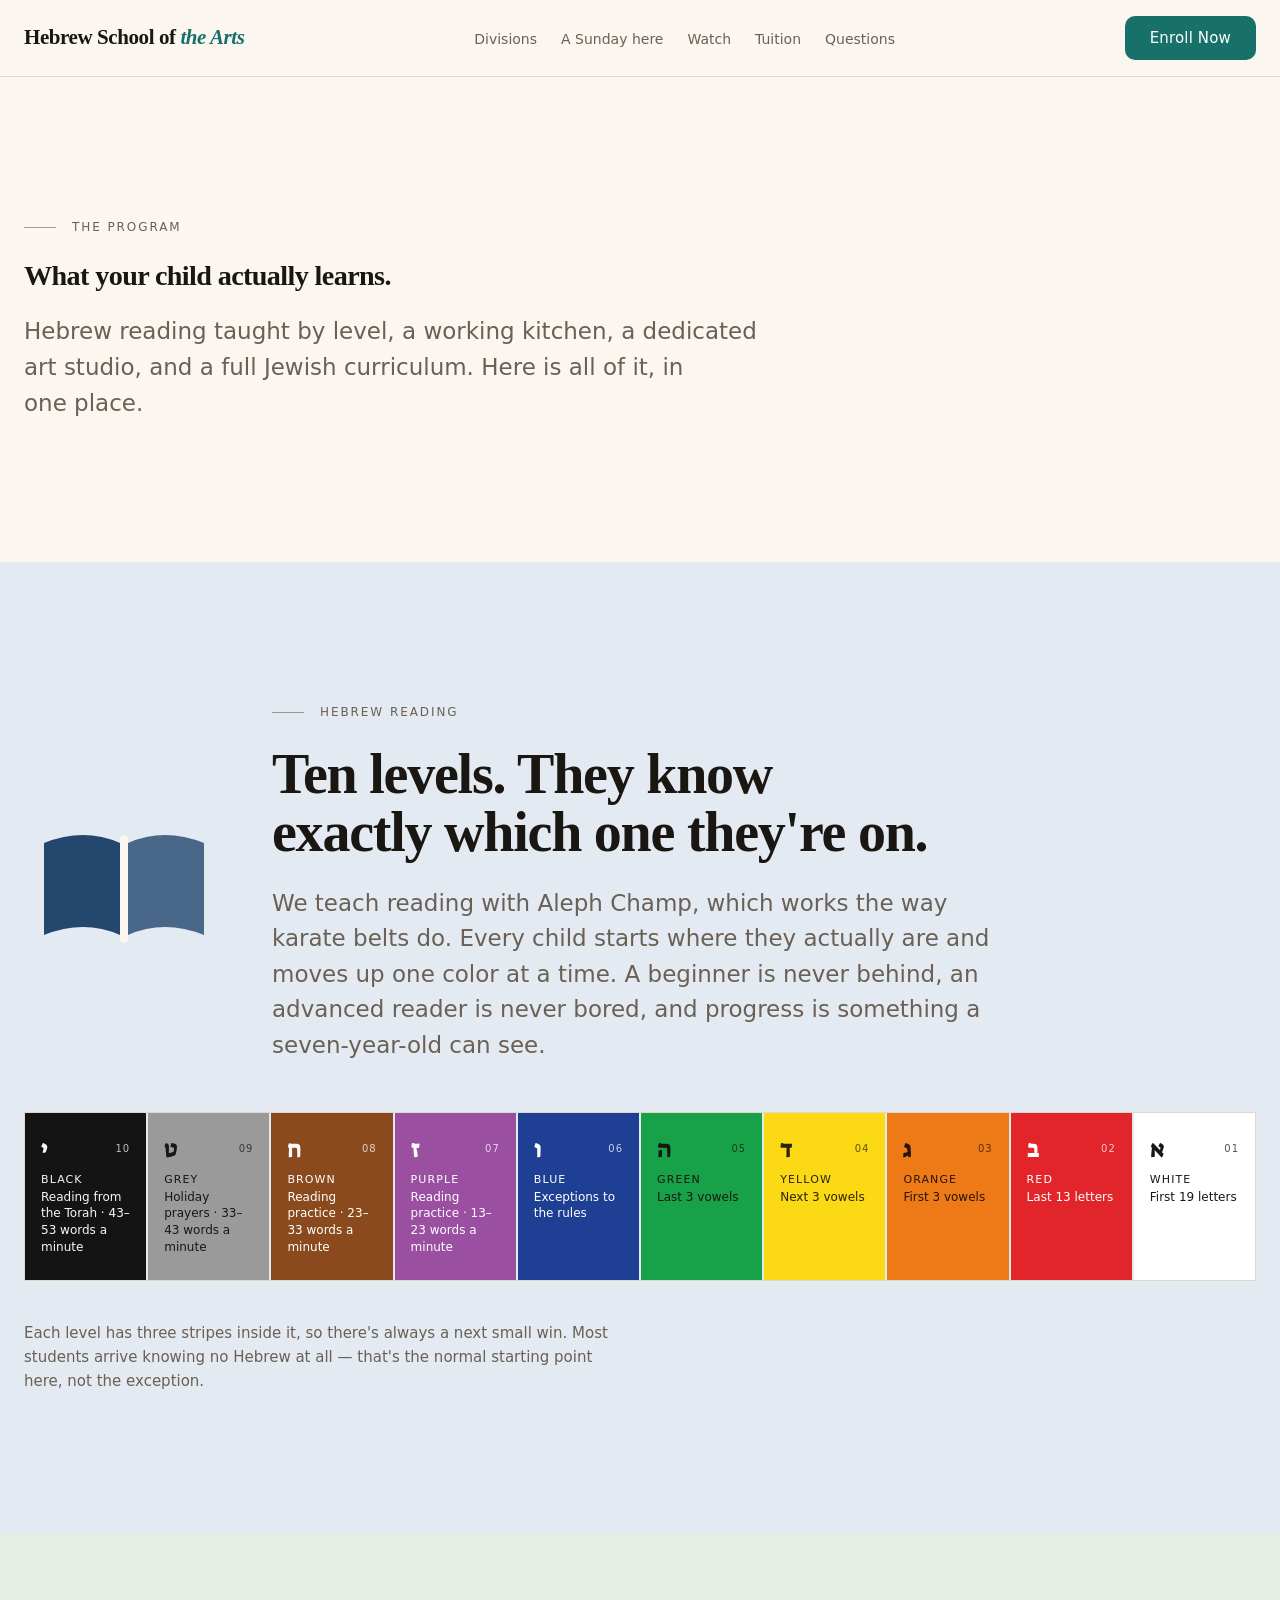
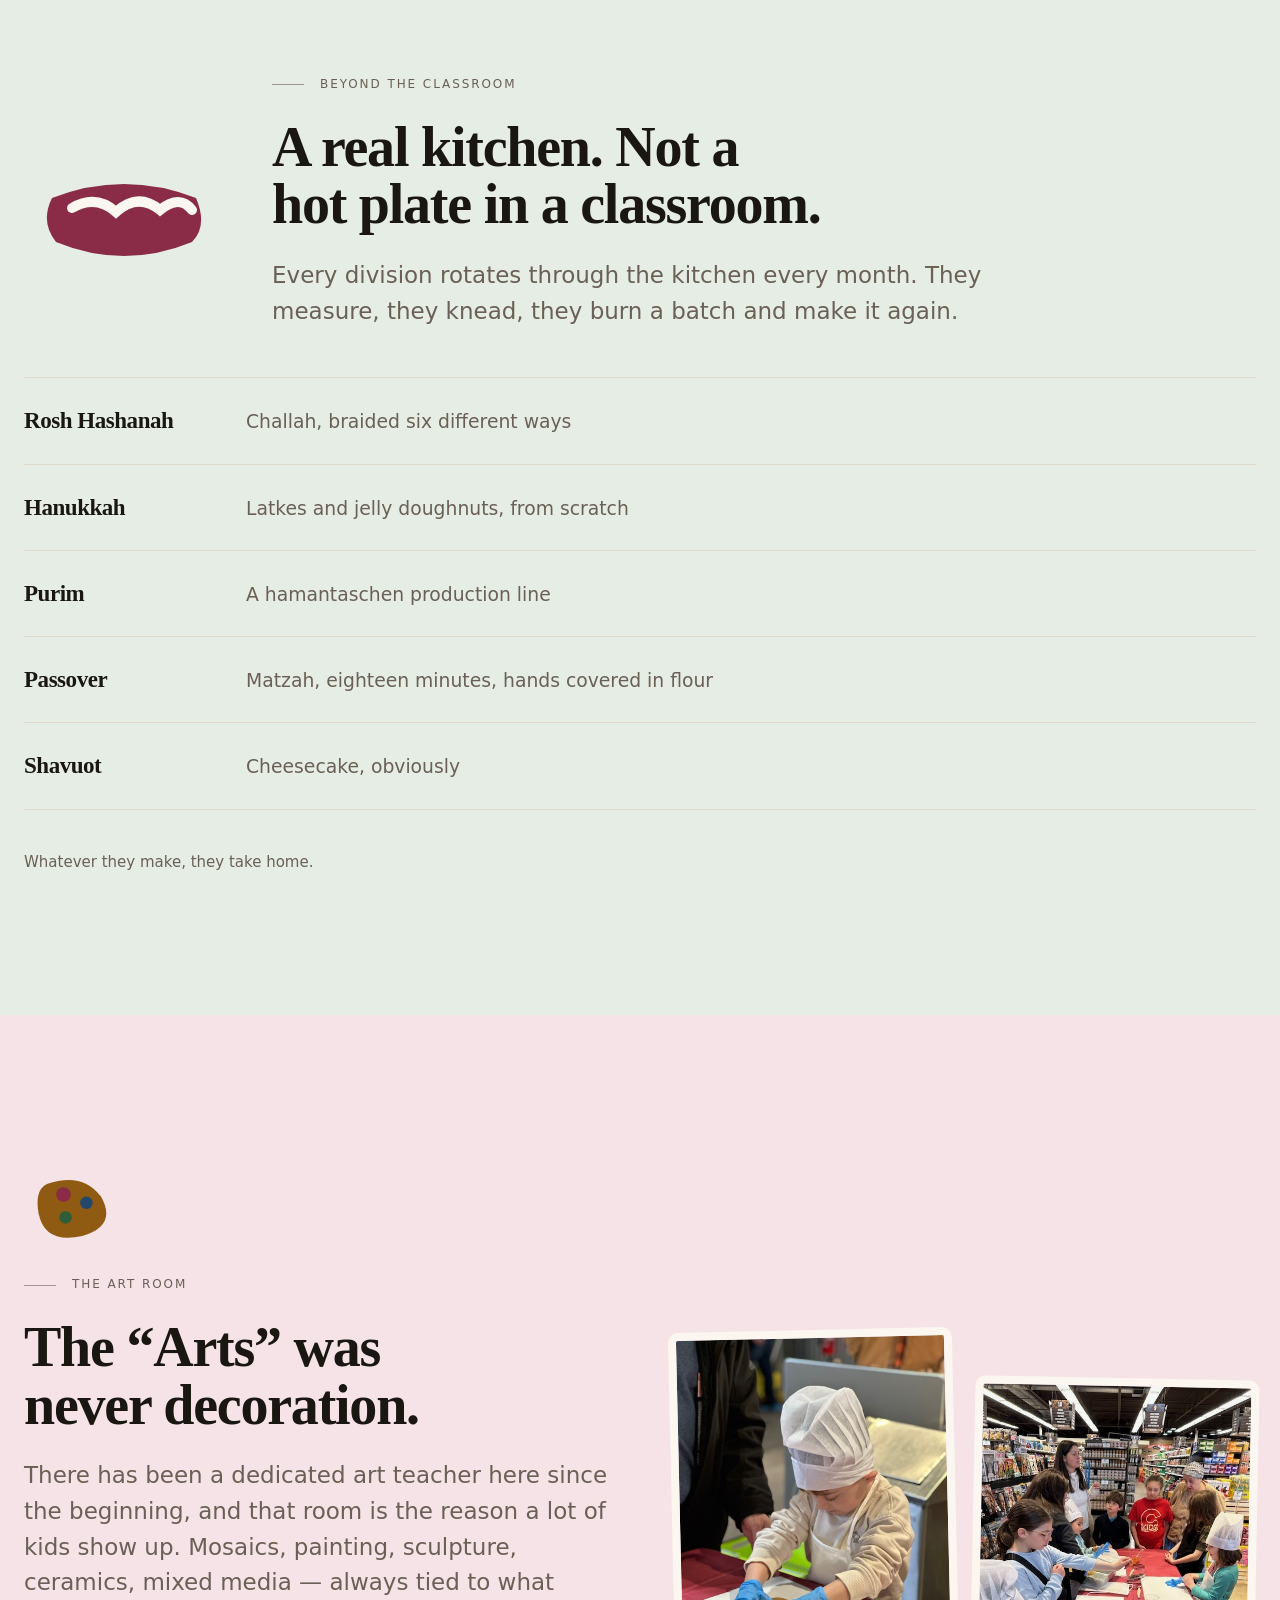
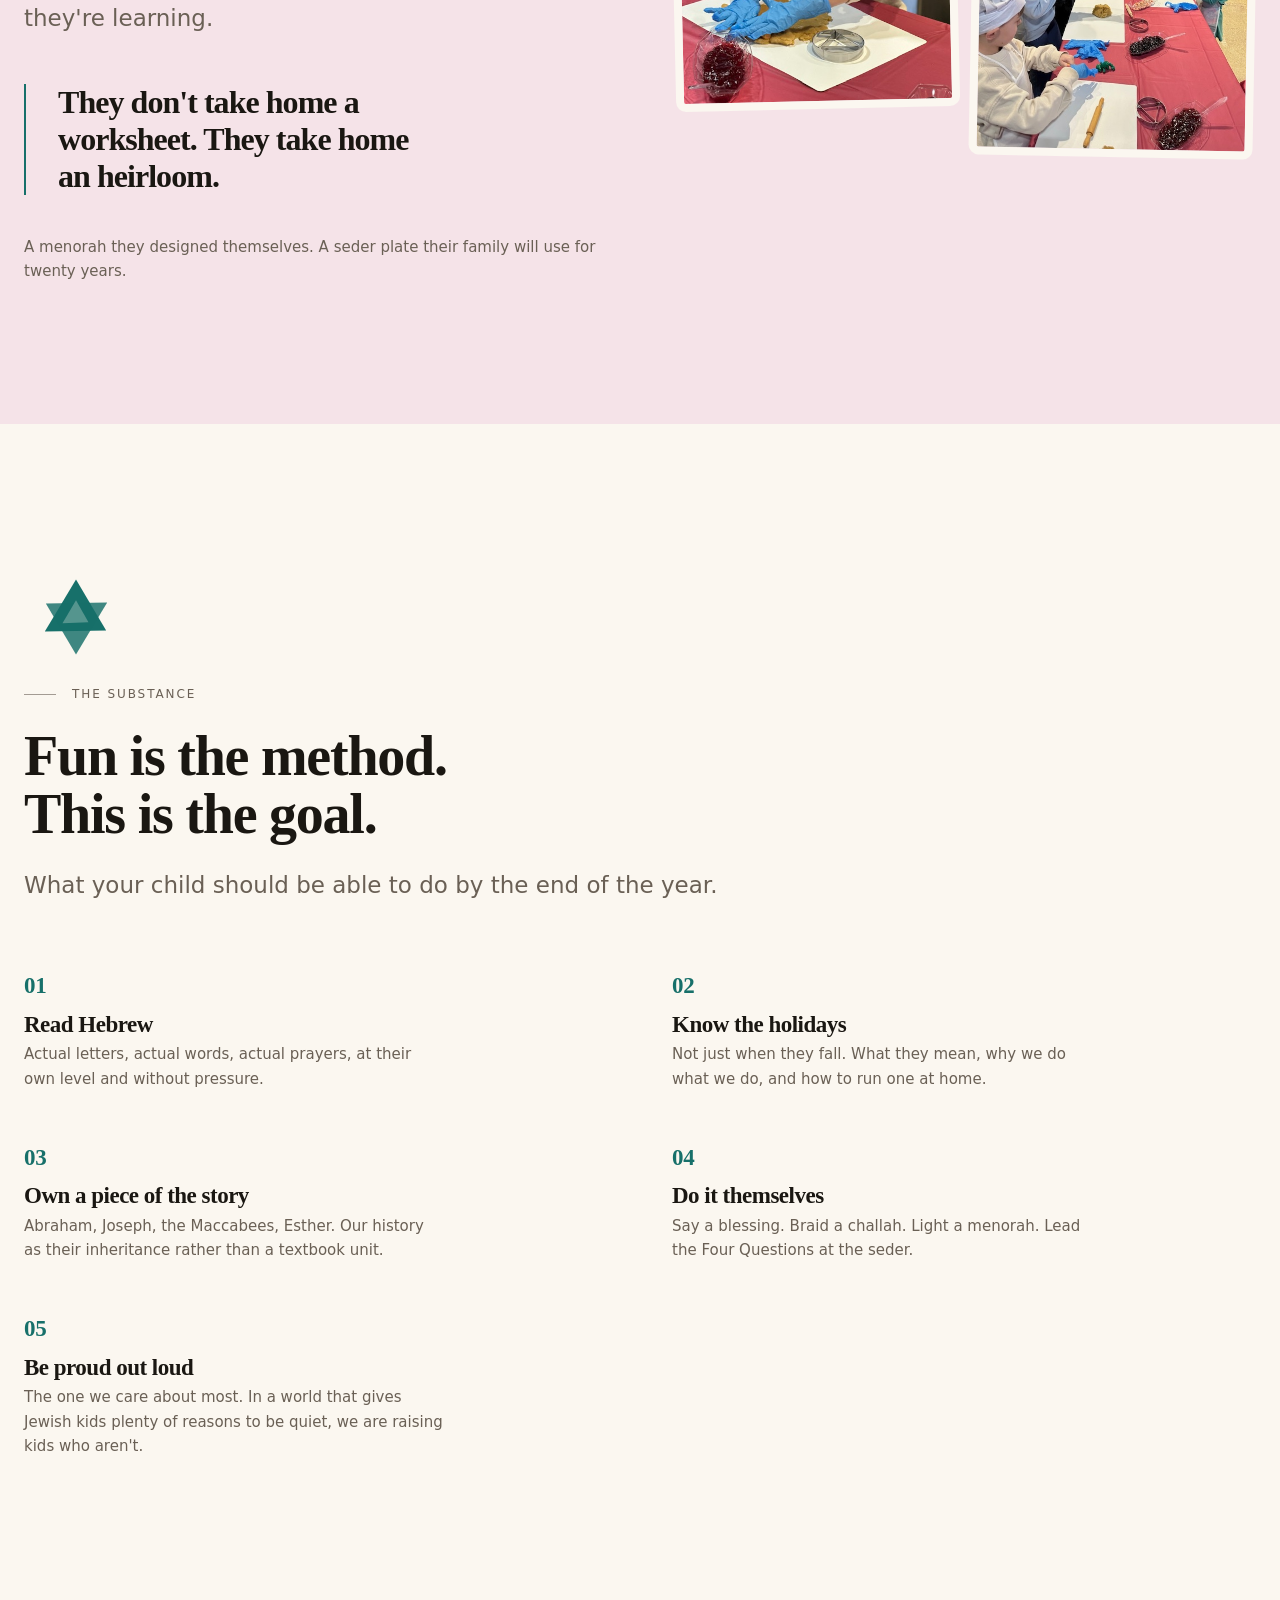
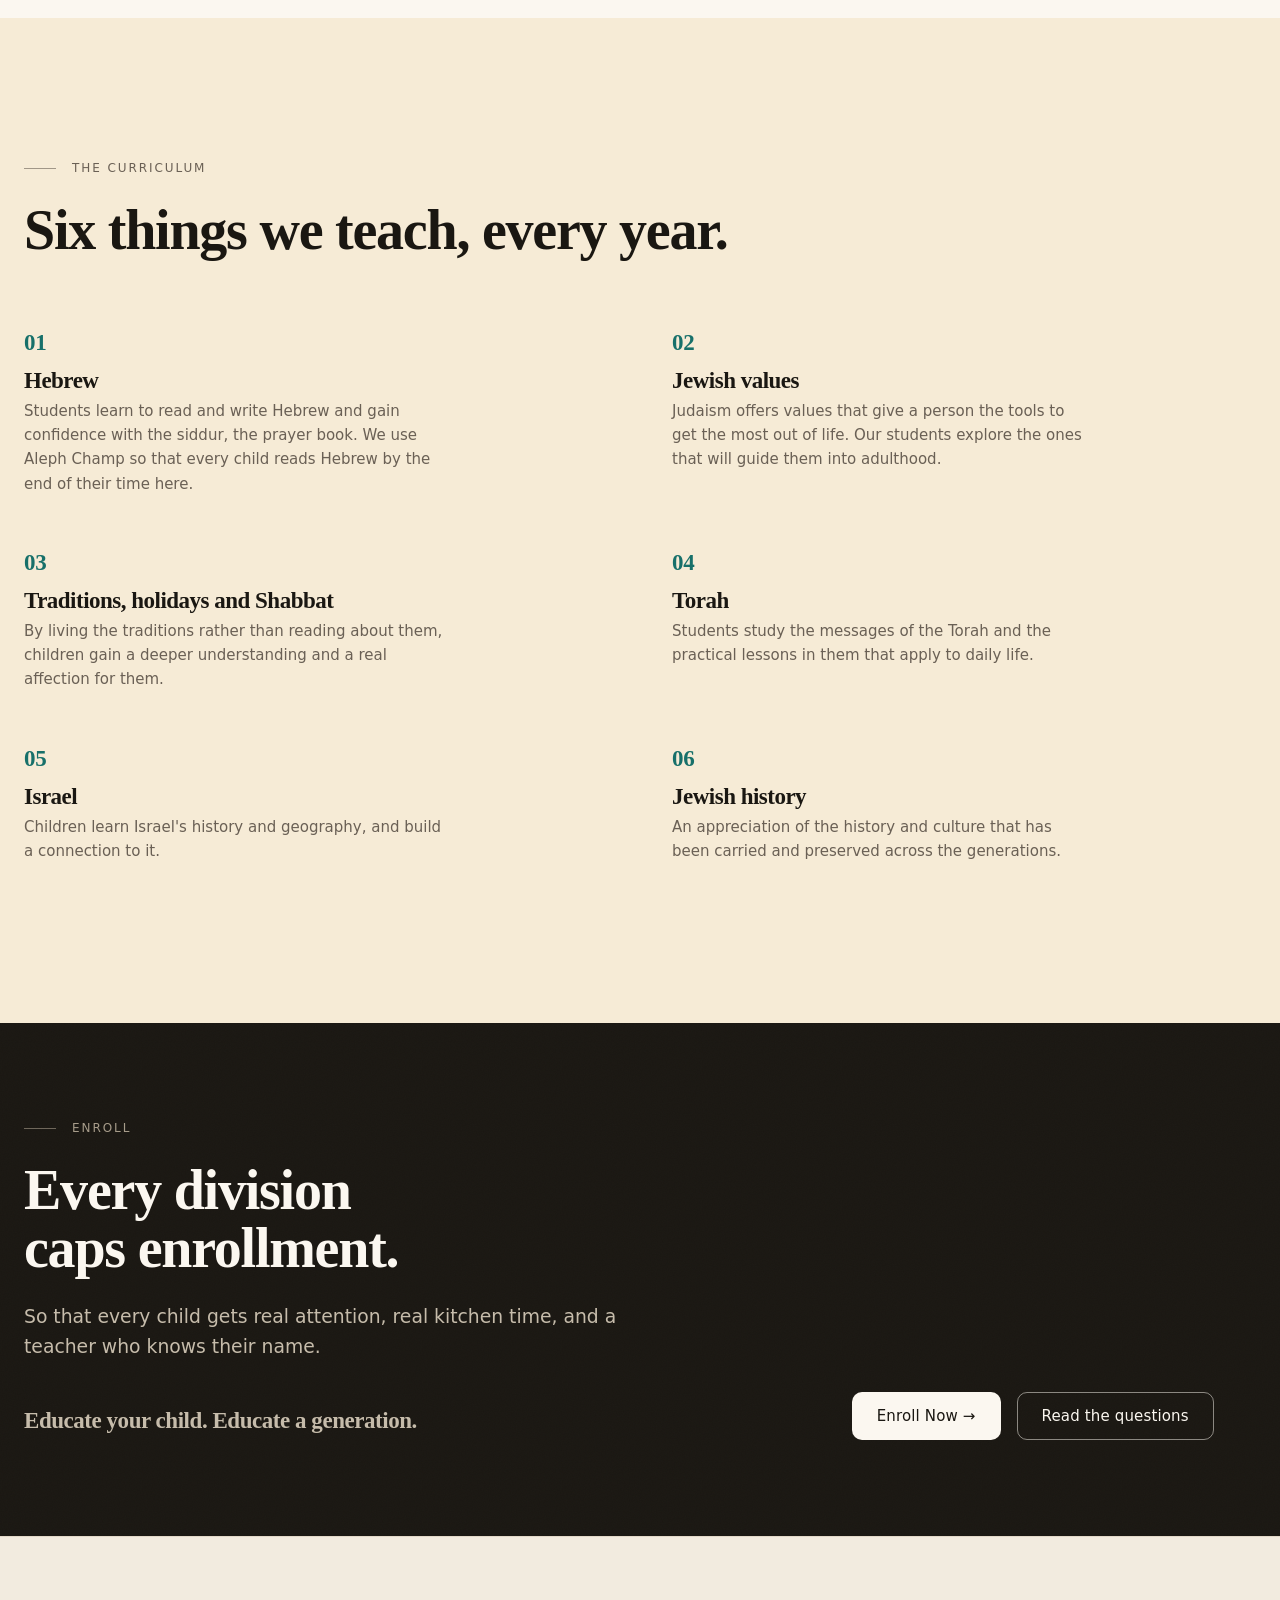
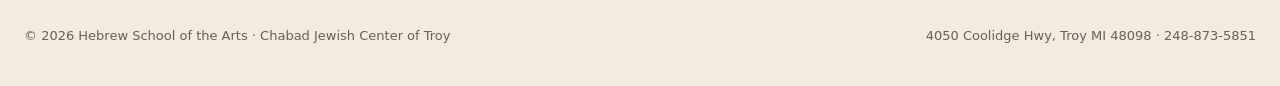
==== program.html @ 41c18044 "Split off program page, fix RTL ladder, add reel sound and arrows, animate Six items from client fee" ====
<!DOCTYPE html>
<html lang="en">
<head>
  <meta charset="UTF-8" />
  <meta name="viewport" content="width=device-width, initial-scale=1.0" />

  <title>The Program &mdash; Hebrew School of the Arts | Troy, MI</title>
  <meta name="description" content="What children learn at Hebrew School of the Arts in Troy, MI: Hebrew reading through Aleph Champ, a real kitchen, a dedicated art studio, and a full Jewish curriculum. Sundays, ages 3-13." />
  <meta name="robots" content="index, follow, max-image-preview:large" />
  <meta name="theme-color" content="#17706A" />
  <link rel="canonical" href="https://hebrewschool.jewishtroy.com/program.html" />

  <meta property="og:type" content="website" />
  <meta property="og:title" content="The Program &mdash; Hebrew School of the Arts" />
  <meta property="og:description" content="Hebrew reading through Aleph Champ, a real kitchen, a real art studio, and a full Jewish curriculum. Sundays in Troy." />
  <meta property="og:url" content="https://hebrewschool.jewishtroy.com/program.html" />

  <link rel="preconnect" href="https://api.fontshare.com" crossorigin />
  <link rel="preconnect" href="https://fonts.googleapis.com" />
  <link rel="preconnect" href="https://fonts.gstatic.com" crossorigin />
  <link href="https://api.fontshare.com/v2/css?f[]=bespoke-slab@700&amp;f[]=switzer@400,500&amp;display=swap" rel="stylesheet" />
  <link href="https://fonts.googleapis.com/css2?family=Suez+One&amp;display=swap" rel="stylesheet" />
  <link rel="stylesheet" href="style.css" />
</head>
<body>

<a class="sr-only" href="#main">Skip to main content</a>

<svg width="0" height="0" style="position:absolute" aria-hidden="true" focusable="false">
  <defs>
    <symbol id="spot-bowl" viewBox="0 0 100 100">
      <path d="M12 52 Q10 34 34 30 Q64 25 74 46 Q82 66 48 71 Q18 74 12 52Z" fill="#17706A"/>
      <path d="M24 45 Q40 39 60 44" stroke="#FBF7F0" stroke-width="4" fill="none" stroke-linecap="round" opacity=".6"/>
      <path d="M70 24 Q84 18 88 30 Q91 42 79 45" stroke="#8F5A12" stroke-width="6" fill="none" stroke-linecap="round"/>
    </symbol>
    <symbol id="spot-challah" viewBox="0 0 100 100">
      <path d="M14 48 Q50 34 86 48 Q92 62 84 70 Q50 84 16 70 Q8 60 14 48Z" fill="#8A2B48"/>
      <path d="M24 53 Q36 46 46 55 Q57 45 68 54 Q78 46 84 54" stroke="#FBF7F0" stroke-width="5" fill="none" stroke-linecap="round"/>
    </symbol>
    <symbol id="spot-palette" viewBox="0 0 100 100">
      <path d="M22 28 Q56 16 74 40 Q90 68 56 78 Q20 86 14 56 Q10 34 22 28Z" fill="#8F5A12"/>
      <circle cx="38" cy="38" r="7" fill="#8A2B48"/>
      <circle cx="60" cy="46" r="6" fill="#24476E"/>
      <circle cx="40" cy="60" r="6" fill="#2F5D3A"/>
    </symbol>
    <symbol id="spot-sprout" viewBox="0 0 100 100">
      <path d="M50 66 Q54 38 78 26 Q73 58 50 66Z" fill="#2F5D3A"/>
      <path d="M50 66 Q46 36 22 24 Q28 56 50 66Z" fill="#2F5D3A" opacity=".78"/>
      <path d="M50 68 L50 88" stroke="#2F5D3A" stroke-width="6" stroke-linecap="round"/>
    </symbol>
    <symbol id="spot-book" viewBox="0 0 100 100">
      <path d="M10 30 Q30 22 48 30 L48 76 Q30 68 10 76Z" fill="#24476E"/>
      <path d="M52 30 Q70 22 90 30 L90 76 Q70 68 52 76Z" fill="#24476E" opacity=".8"/>
      <path d="M50 28 L50 78" stroke="#FBF7F0" stroke-width="4" stroke-linecap="round"/>
    </symbol>
    <!-- Cut-paper star: two torn triangles laid over each other, edges
         deliberately uneven so it reads as made rather than drawn by a machine.
         Used for the outcomes section, whose stated goal is "be proud out
         loud" — the one outcome the school says it cares about most. -->
    <symbol id="spot-star" viewBox="0 0 100 100">
      <path d="M50 14 L79 63 L20 64Z" fill="#17706A"/>
      <path d="M50 86 L21 37 L80 36Z" fill="#17706A" opacity=".82"/>
      <path d="M50 34 L62 55 L37 56Z" fill="#FBF7F0" opacity=".28"/>
    </symbol>
    <symbol id="spot-clock" viewBox="0 0 100 100">
      <path d="M18 50 Q16 26 44 22 Q76 18 84 46 Q90 74 54 79 Q22 82 18 50Z" fill="#2F5D3A"/>
      <path d="M51 36 L51 52 L64 58" stroke="#FBF7F0" stroke-width="5" fill="none" stroke-linecap="round"/>
    </symbol>
  </defs>
</svg>

<header class="nav">
  <div class="container nav-inner">
    <a class="wordmark" href="index.html">Hebrew School of <em>the Arts</em></a>
    <nav aria-label="Main">
      <ul class="nav-links" id="navLinks">
        <li><a href="index.html#divisions">Divisions</a></li>
        <li><a href="index.html#sundays">A Sunday here</a></li>
        <li><a href="index.html#reels">Watch</a></li>
        <li><a href="index.html#tuition">Tuition</a></li>
        <li><a href="index.html#faq">Questions</a></li>
      </ul>
    </nav>
    <button class="nav-toggle" id="navToggle" aria-expanded="false" aria-controls="navLinks" aria-label="Open menu">
      <svg width="26" height="26" viewBox="0 0 26 26" fill="none" aria-hidden="true">
        <path d="M4 8h18M4 13h18M4 18h18" stroke="currentColor" stroke-width="1.8" stroke-linecap="round"/>
      </svg>
    </button>
    <a class="btn btn--primary nav-cta" href="register.html">Enroll Now</a>
  </div>
</header>

<main id="main">

  <section class="section">
    <div class="container">
      <div class="s-head s-head--wide">
        <p class="eyebrow">The Program</p>
        <h1 class="s-title">What your child actually learns.</h1>
        <p class="lede">
          Hebrew reading taught by level, a working kitchen, a dedicated art studio, and a full
          Jewish curriculum. Here is all of it, in one place.
        </p>
      </div>
    </div>
  </section>

  <!-- ============================ HEBREW / ALEPH CHAMP ============================ -->
  <section class="section section--sky" id="hebrew">
    <div class="container">
      <div class="s-illus reveal">
        <svg class="spot spot--xl" aria-hidden="true" focusable="false"><use href="#spot-book"/></svg>
        <div class="s-head s-head--wide">
        <p class="eyebrow">Hebrew Reading</p>
        <h2 class="s-title">Ten levels. They know exactly which one they're on.</h2>
        <p class="lede">
          We teach reading with Aleph Champ, which works the way karate belts do. Every child starts
          where they actually are and moves up one color at a time. A beginner is never behind, an
          advanced reader is never bored, and progress is something a seven-year-old can see.
        </p>
        </div>
      </div>

      <div class="ladder reveal stagger">
        <div class="rung" style="background:var(--ac-white);color:var(--ink)">
          <div class="rung-top"><span class="rung-he he">&#1488;</span><span class="rung-n">01</span></div>
          <div><div class="rung-name">White</div><p class="rung-what">First 19 letters</p></div>
        </div>
        <div class="rung" style="background:var(--ac-red);color:#fff">
          <div class="rung-top"><span class="rung-he he">&#1489;</span><span class="rung-n">02</span></div>
          <div><div class="rung-name">Red</div><p class="rung-what">Last 13 letters</p></div>
        </div>
        <div class="rung" style="background:var(--ac-orange);color:#26150A">
          <div class="rung-top"><span class="rung-he he">&#1490;</span><span class="rung-n">03</span></div>
          <div><div class="rung-name">Orange</div><p class="rung-what">First 3 vowels</p></div>
        </div>
        <div class="rung" style="background:var(--ac-yellow);color:#2B2405">
          <div class="rung-top"><span class="rung-he he">&#1491;</span><span class="rung-n">04</span></div>
          <div><div class="rung-name">Yellow</div><p class="rung-what">Next 3 vowels</p></div>
        </div>
        <!-- Dark text: white on this green measures 3.33:1 and fails AA.
             The level color is the program's real one and must not be altered. -->
        <div class="rung" style="background:var(--ac-green);color:#1A1712">
          <div class="rung-top"><span class="rung-he he">&#1492;</span><span class="rung-n">05</span></div>
          <div><div class="rung-name">Green</div><p class="rung-what">Last 3 vowels</p></div>
        </div>
        <div class="rung" style="background:var(--ac-blue);color:#fff">
          <div class="rung-top"><span class="rung-he he">&#1493;</span><span class="rung-n">06</span></div>
          <div><div class="rung-name">Blue</div><p class="rung-what">Exceptions to the rules</p></div>
        </div>
        <div class="rung" style="background:var(--ac-purple);color:#fff">
          <div class="rung-top"><span class="rung-he he">&#1494;</span><span class="rung-n">07</span></div>
          <div><div class="rung-name">Purple</div><p class="rung-what">Reading practice &middot; 13&ndash;23 words a minute</p></div>
        </div>
        <div class="rung" style="background:var(--ac-brown);color:#fff">
          <div class="rung-top"><span class="rung-he he">&#1495;</span><span class="rung-n">08</span></div>
          <div><div class="rung-name">Brown</div><p class="rung-what">Reading practice &middot; 23&ndash;33 words a minute</p></div>
        </div>
        <div class="rung" style="background:var(--ac-grey);color:#1A1712">
          <div class="rung-top"><span class="rung-he he">&#1496;</span><span class="rung-n">09</span></div>
          <div><div class="rung-name">Grey</div><p class="rung-what">Holiday prayers &middot; 33&ndash;43 words a minute</p></div>
        </div>
        <div class="rung" style="background:var(--ac-black);color:var(--paper)">
          <div class="rung-top"><span class="rung-he he">&#1497;</span><span class="rung-n">10</span></div>
          <div><div class="rung-name">Black</div><p class="rung-what">Reading from the Torah &middot; 43&ndash;53 words a minute</p></div>
        </div>
      </div>

      <p class="fine" style="margin-top:var(--s-5)">
        Each level has three stripes inside it, so there's always a next small win. Most students
        arrive knowing no Hebrew at all &mdash; that's the normal starting point here, not the
        exception.
      </p>
    </div>
  </section>

  <!-- ============================ THE KITCHEN ============================ -->
  <section class="section section--mint" id="kitchen">
    <div class="container">
      <div class="s-illus reveal">
        <svg class="spot spot--xl" aria-hidden="true" focusable="false"><use href="#spot-challah"/></svg>
        <div class="s-head s-head--wide">
          <p class="eyebrow">Beyond the Classroom</p>
          <h2 class="s-title">A real kitchen. Not a hot plate in a classroom.</h2>
          <p class="lede">
            Every division rotates through the kitchen every month. They measure, they knead, they
            burn a batch and make it again.
          </p>
        </div>
      </div>

      <ul class="months reveal">
        <li><span class="m-when">Rosh Hashanah</span><span class="m-what">Challah, braided six different ways</span></li>
        <li><span class="m-when">Hanukkah</span><span class="m-what">Latkes and jelly doughnuts, from scratch</span></li>
        <li><span class="m-when">Purim</span><span class="m-what">A hamantaschen production line</span></li>
        <li><span class="m-when">Passover</span><span class="m-what">Matzah, eighteen minutes, hands covered in flour</span></li>
        <li><span class="m-when">Shavuot</span><span class="m-what">Cheesecake, obviously</span></li>
      </ul>

      <p class="fine" style="margin-top:var(--s-5)">
        Whatever they make, they take home.
      </p>
      <!-- Kosher supervision and allergy handling are intentionally not stated
           here yet. See CONTENT-SOURCES.md before adding them. -->

    </div>
  </section>

  <!-- ============================ THE STUDIO ============================ -->
  <section class="section section--blush" id="studio">
    <div class="container duo">
      <div class="reveal">
        <svg class="spot" aria-hidden="true" focusable="false"><use href="#spot-palette"/></svg>
        <p class="eyebrow">The Art Room</p>
        <h2 class="s-title">The &ldquo;Arts&rdquo; was never decoration.</h2>
        <p class="lede">
          There has been a dedicated art teacher here since the beginning, and that room is the
          reason a lot of kids show up. Mosaics, painting, sculpture, ceramics, mixed media &mdash;
          always tied to what they're learning.
        </p>
        <p class="pull" style="margin-top:var(--s-6)">
          They don't take home a worksheet. They take home an heirloom.
        </p>
        <p class="fine" style="margin-top:var(--s-5)">
          A menorah they designed themselves. A seder plate their family will use for twenty years.
        </p>
      </div>
      <div class="duo-pair reveal">
        <img src="uploads/photos/kid-chef-cutter.jpg" width="562" height="750" loading="lazy" decoding="async"
             alt="A student working carefully with their hands at the table." />
        <img src="uploads/photos/group-bake-table.jpg" width="480" height="640" loading="lazy" decoding="async"
             alt="Students gathered around a project table." />
      </div>
    </div>
  </section>

  <!-- ============================ OUTCOMES ============================ -->
  <section class="section" id="learning">
    <div class="container">
      <div class="s-head s-head--wide reveal">
        <svg class="spot" aria-hidden="true" focusable="false"><use href="#spot-star"/></svg>
        <p class="eyebrow">The Substance</p>
        <h2 class="s-title">Fun is the method. This is the goal.</h2>
        <p class="lede">What your child should be able to do by the end of the year.</p>
      </div>

      <ol class="outcomes reveal stagger">
        <li>
          <h3>Read Hebrew</h3>
          <p>Actual letters, actual words, actual prayers, at their own level and without pressure.</p>
        </li>
        <li>
          <h3>Know the holidays</h3>
          <p>Not just when they fall. What they mean, why we do what we do, and how to run one at home.</p>
        </li>
        <li>
          <h3>Own a piece of the story</h3>
          <p>Abraham, Joseph, the Maccabees, Esther. Our history as their inheritance rather than a
             textbook unit.</p>
        </li>
        <li>
          <h3>Do it themselves</h3>
          <p>Say a blessing. Braid a challah. Light a menorah. Lead the Four Questions at the seder.</p>
        </li>
        <li>
          <h3>Be proud out loud</h3>
          <p>The one we care about most. In a world that gives Jewish kids plenty of reasons to be
             quiet, we are raising kids who aren't.</p>
        </li>
      </ol>
    </div>
  </section>


  <!-- ============================ CURRICULUM ============================
       The six subject areas, taken from the school's own Curriculum page on
       jewishtroy.com. This is client-written copy, not drafted for this build,
       so it is the most authentically their-voice content on the site.
       ==================================================================== -->
  <section class="section section--butter" id="curriculum">
    <div class="container">
      <div class="s-head s-head--wide reveal">
        <p class="eyebrow">The Curriculum</p>
        <h2 class="s-title">Six things we teach, every year.</h2>
      </div>

      <ol class="outcomes reveal stagger">
        <li>
          <h3>Hebrew</h3>
          <p>Students learn to read and write Hebrew and gain confidence with the siddur, the
             prayer book. We use Aleph Champ so that every child reads Hebrew by the end of their
             time here.</p>
        </li>
        <li>
          <h3>Jewish values</h3>
          <p>Judaism offers values that give a person the tools to get the most out of life. Our
             students explore the ones that will guide them into adulthood.</p>
        </li>
        <li>
          <h3>Traditions, holidays and Shabbat</h3>
          <p>By living the traditions rather than reading about them, children gain a deeper
             understanding and a real affection for them.</p>
        </li>
        <li>
          <h3>Torah</h3>
          <p>Students study the messages of the Torah and the practical lessons in them that apply
             to daily life.</p>
        </li>
        <li>
          <h3>Israel</h3>
          <p>Children learn Israel's history and geography, and build a connection to it.</p>
        </li>
        <li>
          <h3>Jewish history</h3>
          <p>An appreciation of the history and culture that has been carried and preserved across
             the generations.</p>
        </li>
      </ol>
    </div>
  </section>

  <section class="cta-final">
    <div class="container cta-final-inner">
      <div>
        <p class="eyebrow">Enroll</p>
        <h2>Every division caps enrollment.</h2>
        <p>So that every child gets real attention, real kitchen time, and a teacher who knows
           their name.</p>
        <p class="cta-tag">Educate your child. Educate a generation.</p>
      </div>
      <div class="cta-buttons">
        <a class="btn btn--primary" href="register.html">Enroll Now &rarr;</a>
        <a class="btn btn--ghost" href="index.html#faq">Read the questions</a>
      </div>
    </div>
  </section>

</main>

<footer class="footer">
  <div class="container">
    <div class="footer-bottom" style="margin-top:0;border-top:0">
      <span>&copy; 2026 Hebrew School of the Arts &middot; Chabad Jewish Center of Troy</span>
      <span>4050 Coolidge Hwy, Troy MI 48098 &middot; 248-873-5851</span>
    </div>
  </div>
</footer>

<script>
  (function () {
    var toggle = document.getElementById('navToggle');
    var links  = document.getElementById('navLinks');
    if (toggle && links) {
      toggle.addEventListener('click', function () {
        var open = links.classList.toggle('nav-links--open');
        toggle.setAttribute('aria-expanded', open ? 'true' : 'false');
      });
    }
    var items = document.querySelectorAll('.reveal');
    var reduce = window.matchMedia('(prefers-reduced-motion: reduce)').matches;
    if (reduce || !('IntersectionObserver' in window) || !items.length) return;
    var root = document.documentElement;
    root.classList.add('js-reveal');
    var io = new IntersectionObserver(function (entries) {
      entries.forEach(function (e) {
        if (e.isIntersecting) { e.target.classList.add('is-in'); io.unobserve(e.target); }
      });
    }, { rootMargin: '0px 0px -8% 0px', threshold: 0.06 });
    items.forEach(function (el) { io.observe(el); });
    setTimeout(function () {
      if (!document.querySelector('.reveal.is-in')) root.classList.remove('js-reveal');
    }, 2500);
  })();
</script>

</body>
</html>
---- style.css ----
/* ==========================================================================
   Hebrew School of the Arts — Chabad Jewish Center of Troy
   Design system. See design-digest.md for the rules that govern these tokens.

   Hairline elevation: there is no shadow scale, on purpose. Do not add one.
   Depth comes from 1px hairlines, tonal contrast, and flat offset silhouettes.
   ========================================================================== */

:root {
  /* --- Canvas and ink --- */
  --paper:      #FBF7F0;   /* never pure white */
  --paper-2:    #F2EBDF;
  --paper-3:    #E9DFCE;
  --ink:        #1A1712;
  --ink-2:      #6A6055;
  --hair:       #E2D8C8;

  /* --- The single UI accent. CTA, links, focus ring, brand mark. Nothing else. --- */
  --accent:     #17706A;
  --accent-ink: #10534E;
  --accent-rgb: 23, 112, 106;

  /* --- Reserved ceremony color. Three approved locations only. --- */
  --ceremony:   #B4832A;

  /* --- Division blocks -------------------------------------------------
     Deep and rich rather than bright and primary. Earlier revision used
     mid-saturation brights (#3E7235 / #E0A32E / #2E6FA7 / #B4335F); against
     the ten-color Aleph Champ ladder that read kindergarten, not premium.
     These are the same hue families pushed darker so the ladder is the one
     bright moment on the page. All four verified >= 4.5:1 with white.
     -------------------------------------------------------------------- */
  --blk-sprouts: #2F5D3A;
  --blk-roots:   #8F5A12;
  --blk-crew:    #24476E;
  --blk-club:    #8A2B48;
  --on-blk:      #FFFFFF;

  /* Light tints of the same four, for stat tiles and quiet surfaces. */
  --tint-sprouts: #E6EDE5;
  --tint-roots:   #F6EBD6;
  --tint-crew:    #E4EAF1;
  --tint-club:    #F5E3E8;

  /* --- Aleph Champ level colors ---------------------------------------
     The program's real ten levels, taken from the client's own chart.
     These are program data, not brand palette: they appear in the level
     ladder and nowhere else on the site.
     -------------------------------------------------------------------- */
  --ac-white:  #FFFFFF; --ac-red:    #E1252B; --ac-orange: #EE7A17;
  --ac-yellow: #FBD914; --ac-green:  #17A24A; --ac-blue:   #1F3F94;
  --ac-purple: #9B4FA0; --ac-brown:  #8B4A1E; --ac-grey:   #9A9A9A;
  --ac-black:  #141414;

  /* --- Type ---
     Display is Bespoke Slab 700, body is Switzer, both from Fontshare rather
     than Google Fonts. The source matters: the "AI website" typographic
     signature comes from the Google top-fifty, the set every agent defaults to.
     A slab was chosen over the previous literary serif because at 96px a text
     serif reads *magazine* and this is a children's school — slabs carry
     bakery-and-signage associations that suit a culinary program, friendly
     without tipping into a cartoon face. Deliberately unlike the two sibling
     camp sites (Bangers, Boogaloo). Suez One remains solely for the Hebrew
     letters in the Aleph Champ ladder. See design-digest.md. */
  --font-d:  'Bespoke Slab', Georgia, serif;
  --font-b:  'Switzer', system-ui, -apple-system, sans-serif;
  --font-he: 'Suez One', Georgia, serif;

  --text-sm:         clamp(0.875rem, 0.85rem + 0.15vw, 0.9375rem);
  --text-base:       clamp(1rem, 0.95rem + 0.28vw, 1.1875rem);
  --text-lg:         clamp(1.125rem, 1rem + 0.55vw, 1.4375rem);
  --text-xl:         clamp(1.375rem, 1.05rem + 1.4vw, 2rem);
  --text-display-sm: clamp(2rem, 1.3rem + 3.2vw, 3.5rem);
  --text-display:    clamp(2.75rem, 1.4rem + 6.4vw, 6rem);
  --text-display-xl: clamp(3.25rem, 1.4rem + 9vw, 7.5rem);

  /* --- Space. Every value divisible by 8. --- */
  --s-1: 8px;  --s-2: 16px; --s-3: 24px; --s-4: 32px;
  --s-5: 40px; --s-6: 48px; --s-8: 64px; --s-10: 80px; --s-12: 96px;
  --section-pad:    clamp(4.5rem, 11vw, 9rem);
  --section-pad-lg: clamp(6rem, 14vw, 12rem);

  /* --- Radius ---
     Rounded up across the board. The rectangular-sober lane was an
     over-correction to avoid resembling the sibling camp sites; softer corners
     read friendlier, which is right for a program for three-to-thirteens. */
  --r-xs: 6px; --r-sm: 10px; --r-md: 14px;
  --r-lg: 18px; --r-xl: 24px; --r-full: 9999px;

  /* --- Tilt ---
     Applied to photographs only, never to cards, text blocks or buttons. Both
     camp sites tilt everything; here the tilt language is specifically
     "photographs pinned to a wall", which keeps it distinct and stops the whole
     page feeling askew. Kept under 1.5deg so nothing overflows. */
  --tilt-a: -1.3deg; --tilt-b: 1.1deg; --tilt-c: -0.8deg;

  --ease: cubic-bezier(0.16, 1, 0.3, 1);
}

/* Grain. 3% opacity fractal noise, used on the hero and the dark band only —
   not as a divider on every section, which is its own tell. Breaks the
   too-perfect flatness that reads as machine-made. */
:root {
  --grain: url("data:image/svg+xml,%3Csvg xmlns='http://www.w3.org/2000/svg' width='140' height='140'%3E%3Cfilter id='n'%3E%3CfeTurbulence type='fractalNoise' baseFrequency='0.82' numOctaves='3'/%3E%3C/filter%3E%3Crect width='140' height='140' filter='url(%23n)' opacity='0.42'/%3E%3C/svg%3E");
}

/* ========================================================================== */

*, *::before, *::after { box-sizing: border-box; }

html {
  font-kerning: normal;
  font-feature-settings: "kern" 1, "liga" 1, "calt" 1;
  -webkit-font-smoothing: antialiased;
  -moz-osx-font-smoothing: grayscale;
  color-scheme: light;
  text-size-adjust: 100%;
  scroll-behavior: smooth;
}

@media (prefers-reduced-motion: reduce) {
  html { scroll-behavior: auto; }
  *, *::before, *::after {
    animation-duration: 0.01ms !important;
    animation-iteration-count: 1 !important;
    transition-duration: 0.01ms !important;
  }
}

body {
  margin: 0;
  background: var(--paper);
  color: var(--ink);
  font-family: var(--font-b);
  font-weight: 400;
  font-size: var(--text-base);
  line-height: 1.62;
  text-wrap: pretty;
}

h1, h2, h3, h4 {
  font-family: var(--font-d);
  font-weight: 700;
  margin: 0;
  text-wrap: balance;
  line-height: 1.03;
  letter-spacing: -0.022em;
}

p { margin: 0; }
/* figure carries a default UA margin of 1em 40px, which silently ate 80px off
   every reel card. Reset globally rather than per-component. */
figure { margin: 0; }
img, svg { max-width: 100%; display: block; }
a { color: var(--accent); text-decoration-thickness: 1px; text-underline-offset: 3px; }

[id] { scroll-margin-top: 88px; }

::selection { background: rgba(var(--accent-rgb), 0.16); color: var(--ink); }

::-webkit-scrollbar       { width: 6px; }
::-webkit-scrollbar-track { background: transparent; }
::-webkit-scrollbar-thumb { background: var(--hair); border-radius: var(--r-full); }

:focus-visible {
  outline: 2px solid var(--accent);
  outline-offset: 3px;
  border-radius: var(--r-sm);
}

.sr-only {
  position: absolute; width: 1px; height: 1px; padding: 0; margin: -1px;
  overflow: hidden; clip-path: inset(50%); white-space: nowrap; border: 0;
}

/* Hebrew. Only appears in the Aleph Champ ladder. Negative tracking,
   synthesized italic and uppercase are all wrong for Hebrew, not merely
   undesirable, so these carry !important as a guard rail against any later
   single-class rule winning on source order. */
.he {
  font-family: var(--font-he);
  letter-spacing: 0 !important;
  font-style: normal !important;
  text-transform: none !important;
  line-height: 1.5;
}

/* ---------- Layout ---------- */

.container        { width: min(1280px, 100% - 3rem); margin-inline: auto; }
.container-narrow { width: min(760px,  100% - 3rem); margin-inline: auto; }

.section { padding-block: var(--section-pad); }
.section--tint { background: var(--paper-2); }

/* ---------- Pale tint bands ----------
   Copied wholesale from the PostHog system on getdesign.md: a cream floor with
   soft tinted panels doing the sectioning, rather than one flat canvas broken up
   by heavy saturated blocks. These are the same four hue families as the
   division colors, at roughly 12% strength, so the page reads as one family.
   Text on all four is --ink, which clears AA on every one by a wide margin. */
.section--mint   { background: var(--tint-sprouts); }
.section--butter { background: var(--tint-roots); }
.section--sky    { background: var(--tint-crew); }
.section--blush  { background: var(--tint-club); }

/* ---------- Callout ----------
   PostHog's banner-tip pattern: a soft tinted side-rail panel carrying a note,
   prefixed with an icon. Theirs uses an emoji; this uses a cut-paper mark, since
   emoji in headings is on the anti-slop list and this site already has a mark
   vocabulary. Flat fill, hairline border, no shadow. */
.callout {
  display: grid; grid-template-columns: 56px 1fr; gap: var(--s-3);
  align-items: start;
  background: var(--paper); border: 1px solid var(--hair);
  border-inline-start: 4px solid var(--accent);
  border-radius: var(--r-md);
  padding: var(--s-3) var(--s-4);
  margin-top: var(--s-5);
}
.callout--mint   { border-inline-start-color: var(--blk-sprouts); background: var(--tint-sprouts); }
.callout--butter { border-inline-start-color: var(--blk-roots);   background: var(--tint-roots); }
.callout--sky    { border-inline-start-color: var(--blk-crew);    background: var(--tint-crew); }
.callout h4 {
  font-family: var(--font-d); font-weight: 700; font-size: var(--text-base);
  letter-spacing: -0.015em; margin-bottom: 4px;
}
.callout p { font-size: var(--text-sm); color: var(--ink-2); max-width: 60ch; }
.callout .spot { margin-bottom: 0; width: 56px; height: 56px; }
@media (max-width: 560px) {
  .callout { grid-template-columns: 1fr; }
  .callout .spot { width: 48px; height: 48px; }
}

/* ---------- Illustrated section head ----------
   PostHog pairs each feature row with a character vignette. Same idea: the mark
   gets real size and sits beside the heading instead of floating above it. */
.s-illus { display: grid; grid-template-columns: 200px 1fr; gap: clamp(1.5rem, 4vw, 3rem); align-items: center; }
.s-illus .spot--xl { width: 200px; height: 200px; margin-bottom: 0; }
@media (max-width: 760px) {
  .s-illus { grid-template-columns: 1fr; gap: var(--s-3); }
  .s-illus .spot--xl { width: 132px; height: 132px; }
}

/* Section headers get a consistent editorial structure: a hairline, a tracked
   label, a large heading, and a lede at a controlled measure. */
.s-head { max-width: 40ch; }
.s-head--wide { max-width: 62ch; }

.eyebrow {
  display: flex; align-items: center; gap: var(--s-2);
  font-family: var(--font-b); font-weight: 500;
  font-size: 0.75rem; letter-spacing: 0.16em; text-transform: uppercase;
  color: var(--ink-2); margin: 0 0 var(--s-3);
}
.eyebrow::before {
  content: ""; width: 32px; height: 1px; background: currentColor;
  flex: none; opacity: 0.6;
}

/* ---------- Spot marks ----------
   Flat cut-paper objects placed as marginalia above section eyebrows. Taken as
   a principle from the PostHog breakdown on getdesign.md: its playfulness comes
   from scattered hand-drawn characters over flat surfaces, not from CSS effects,
   big radii or a decorative typeface. Objects are drawn from what the school
   actually makes — challah, a bowl, a palette, a menorah — so they carry
   meaning rather than decorating. Flat fills only, native aspect, never framed
   or cropped. Hidden from assistive tech; the heading carries the meaning. */
.spot { width: 104px; height: 104px; margin-bottom: var(--s-2); }
.spot--sm { width: 56px; height: 56px; }
@media (max-width: 640px) { .spot { width: 76px; height: 76px; } }

h2.s-title { font-size: var(--text-display-sm); }

.lede {
  font-size: var(--text-lg); color: var(--ink-2);
  max-width: 56ch; line-height: 1.55; margin-top: var(--s-3);
}
.fine { font-size: var(--text-sm); color: var(--ink-2); max-width: 62ch; }

/* ---------- Buttons ---------- */

.btn {
  display: inline-flex; align-items: center; gap: var(--s-1);
  font-family: var(--font-b); font-weight: 500; font-size: var(--text-sm);
  letter-spacing: 0.01em;
  min-height: 48px; padding-inline: var(--s-3);
  border-radius: var(--r-sm); border: 1.5px solid transparent;
  text-decoration: none; cursor: pointer;
  transition:
    background-color 0.14s var(--ease),
    border-color     0.14s var(--ease),
    color            0.14s var(--ease),
    transform        0.10s var(--ease);
}
.btn:active { transform: scale(0.97); }

.btn--primary { background: var(--accent); color: #fff; }
.btn--primary:hover { background: var(--accent-ink); }

.btn--ghost { background: transparent; color: var(--ink); border-color: var(--ink); }
.btn--ghost:hover { background: var(--ink); color: var(--paper); }

/* Inside a color block, buttons invert rather than reaching for the teal —
   the accent stays scarce. */
.btn--oncolor { background: var(--paper); color: var(--ink); }
.btn--oncolor:hover { background: transparent; color: var(--paper); border-color: var(--paper); }

.btn[aria-disabled="true"] { cursor: not-allowed; opacity: 0.45; }

/* Text link with a moving underline — a small, cheap piece of polish. */
.tlink {
  font-weight: 500; font-size: var(--text-sm); color: inherit;
  text-decoration: none; padding-bottom: 3px;
  border-bottom: 1.5px solid currentColor;
  transition: opacity 0.14s var(--ease);
}
.tlink:hover { opacity: 0.62; }

/* ---------- Nav ---------- */

.nav {
  position: sticky; top: 0; z-index: 50;
  background: rgba(251, 247, 240, 0.92);
  backdrop-filter: saturate(140%) blur(8px);
  border-bottom: 1px solid var(--hair);
}
.nav-inner {
  display: flex; align-items: center; justify-content: space-between;
  gap: var(--s-3); padding-block: var(--s-2);
}

.wordmark {
  font-family: var(--font-d); font-weight: 700;
  font-size: clamp(1.0625rem, 0.9rem + 0.7vw, 1.3125rem);
  line-height: 1.1; letter-spacing: -0.02em;
  color: var(--ink); text-decoration: none;
}
/* The one intentional echo of camp.jewishtroy.com, requested in writing. */
.wordmark em { font-style: italic; color: var(--accent); }

.nav-links { display: flex; gap: var(--s-3); list-style: none; margin: 0; padding: 0; }
.nav-links a {
  font-weight: 500; font-size: 0.875rem; color: var(--ink-2); text-decoration: none;
  transition: color 0.14s var(--ease);
}
.nav-links a:hover { color: var(--ink); }

.nav-cta { min-height: 44px; }

.nav-toggle { display: none; background: none; border: 0; cursor: pointer; padding: var(--s-1); color: var(--ink); }

@media (max-width: 940px) {
  .nav-links { display: none; }
  .nav-toggle { display: inline-flex; }
  .nav-links--open {
    display: flex; flex-direction: column; position: absolute;
    inset-inline: 0; top: 100%; background: var(--paper);
    border-bottom: 1px solid var(--hair); padding: var(--s-3); gap: var(--s-2);
  }
}

/* ---------- Hero ---------- */

.hero {
  position: relative;
  display: grid; grid-template-columns: 1fr 1.02fr;
  min-height: 90svh; overflow: hidden;
}
.hero::after {
  content: ""; position: absolute; inset: 0; pointer-events: none;
  background-image: var(--grain); opacity: 0.03; mix-blend-mode: multiply;
}

.hero-content {
  display: flex; flex-direction: column; justify-content: flex-end;
  padding: clamp(3rem, 7vw, 6rem) clamp(2rem, 4vw, 4.5rem) clamp(3rem, 5vw, 4.5rem);
  padding-inline-start: max(1.5rem, calc((100vw - 1280px) / 2));
  z-index: 1;
}

/* -0.03em, not -0.04em: the scaling formula puts a 96px heading near -0.03em,
   and Erode is a serif — pulling serifs as tight as a grotesque collides the
   bracketing. */
.hero h1 {
  font-size: var(--text-display);
  letter-spacing: -0.03em;
  line-height: 0.96;
  margin-bottom: var(--s-3);
  max-width: 11ch;
}
.hero-sub {
  font-size: var(--text-lg); color: var(--ink-2);
  max-width: 42ch; line-height: 1.55; margin-bottom: var(--s-4);
}
.hero-btns { display: flex; flex-wrap: wrap; gap: var(--s-2); }
.hero-fineprint { margin-top: var(--s-3); font-size: var(--text-sm); color: var(--ink-2); max-width: 46ch; }
.hero-fineprint strong { color: var(--ink); }

.hero-media { position: relative; background: var(--paper-2); min-height: 46svh; overflow: hidden; }
.hero-media img { position: absolute; inset: 0; width: 100%; height: 100%; object-fit: cover; object-position: 50% 32%; }

/* Stat tiles */
.hero-stats {
  display: grid; grid-template-columns: repeat(4, 1fr);
  gap: 1px; background: var(--hair); border-block: 1px solid var(--hair);
}
.hero-stat { padding: var(--s-3) clamp(1rem, 2.4vw, 1.75rem); }
.hero-stat:nth-child(1) { background: var(--tint-sprouts); }
.hero-stat:nth-child(2) { background: var(--tint-roots); }
.hero-stat:nth-child(3) { background: var(--tint-club); }
.hero-stat:nth-child(4) { background: var(--tint-crew); }
.hero-stat b {
  display: block; font-family: var(--font-d); font-weight: 700;
  font-size: var(--text-lg); letter-spacing: -0.02em; margin-bottom: 3px;
  font-variant-numeric: tabular-nums; font-feature-settings: "tnum";
}
.hero-stat span {
  font-size: 0.6875rem; font-weight: 500; letter-spacing: 0.1em;
  text-transform: uppercase; color: var(--ink-2);
}

@media (max-width: 940px) {
  .hero { grid-template-columns: 1fr; grid-template-rows: 44svh auto; min-height: 0; }
  .hero-media { order: -1; }
  .hero-content {
    justify-content: flex-start;
    padding-inline: clamp(1.5rem, 5vw, 2rem);
    padding-block: var(--s-6) var(--s-5);
  }
  .hero h1 { max-width: 14ch; }
  .hero-stats { grid-template-columns: repeat(2, 1fr); }
}

/* ---------- Dark band ---------- */

.band { position: relative; background: var(--ink); color: var(--paper); padding-block: var(--s-10); overflow: hidden; }
.band::after {
  content: ""; position: absolute; inset: 0; pointer-events: none;
  background-image: var(--grain); opacity: 0.05;
}
.band > * { position: relative; z-index: 1; }
.band h2 { font-size: var(--text-display-sm); max-width: 22ch; margin-bottom: var(--s-3); }
.band p { color: #C6BCAB; max-width: 58ch; font-size: var(--text-lg); line-height: 1.5; }
.band .eyebrow { color: #A79C8A; }

/* ---------- Photo strip ---------- */

.strip { display: grid; grid-template-columns: repeat(4, 1fr); gap: 2px; background: var(--ink); }
.strip figure { margin: 0; position: relative; overflow: hidden; }
.strip img { width: 100%; height: auto; object-fit: cover; aspect-ratio: 4 / 5; transition: transform 0.6s var(--ease); }
.strip figure:hover img { transform: scale(1.045); }
/* One honest credit line under the strip, rather than a caption per image
   asserting things the photographs do not actually show. */
.photo-credit {
  font-size: 0.6875rem; font-weight: 500; letter-spacing: 0.12em;
  text-transform: uppercase; color: var(--ink-2);
  padding-block: var(--s-2);
}
@media (max-width: 760px) { .strip { grid-template-columns: repeat(2, 1fr); } }

/* ---------- Reels ----------
   The school's own weekly Sunday videos, shot vertically on a phone at 480x848.
   Presented in their native 9:16 as a horizontal snap-scroll row, which is the
   format they were filmed for. Click to play — never autoplay: eight videos
   autoplaying is a bandwidth and accessibility problem, and muted autoplay on a
   school site reads as an ad. */
.reels {
  display: grid; grid-auto-flow: column; grid-auto-columns: minmax(232px, 232px);
  gap: var(--s-2); overflow-x: auto; overscroll-behavior-x: contain;
  scroll-snap-type: x mandatory; padding-block: var(--s-2) var(--s-3);
  scrollbar-width: thin;
}
.reel { scroll-snap-align: start; position: relative; }
.reel video {
  width: 100%; aspect-ratio: 9 / 16; height: auto;
  object-fit: cover; display: block;
  background: var(--ink);
  border: 6px solid var(--paper); border-radius: var(--r-md);
  cursor: pointer;
}
.reel figcaption {
  margin-top: 10px; font-size: 0.75rem; font-weight: 500;
  letter-spacing: 0.08em; text-transform: uppercase; color: var(--ink-2);
}

/* Arrows. Real buttons, keyboard reachable, and they hide themselves when the
   row cannot scroll any further in that direction. */
.reels-wrap { position: relative; }
.reels-nav {
  display: flex; gap: var(--s-1); justify-content: flex-end;
  margin-bottom: var(--s-2);
}
.reels-btn {
  width: 44px; height: 44px; border-radius: var(--r-full);
  border: 1.5px solid var(--ink); background: transparent; color: var(--ink);
  display: grid; place-items: center; cursor: pointer;
  transition: background-color 0.14s var(--ease), color 0.14s var(--ease),
              opacity 0.14s var(--ease), transform 0.10s var(--ease);
}
.reels-btn:hover:not(:disabled) { background: var(--ink); color: var(--paper); }
.reels-btn:active:not(:disabled) { transform: scale(0.94); }
.reels-btn:disabled { opacity: 0.28; cursor: not-allowed; }
.reels-btn svg { width: 18px; height: 18px; }
/* Play affordance, hidden once the clip is running. */
.reel-play {
  position: absolute; inset-inline-start: 50%; inset-block-start: 34%;
  translate: -50% -50%;
  width: 56px; height: 56px; border-radius: var(--r-full);
  background: rgba(251, 247, 240, 0.92); color: var(--ink);
  display: grid; place-items: center; pointer-events: none;
  transition: opacity 0.18s var(--ease);
}
.reel[data-playing="true"] .reel-play { opacity: 0; }
.reel-play svg { width: 20px; height: 20px; translate: 2px 0; }

@media (max-width: 560px) {
  .reels { grid-auto-columns: minmax(196px, 196px); }
}

/* ---------- Sunday timeline ---------- */

.timeline { list-style: none; margin: var(--s-6) 0 0; padding: 0; }
.timeline li {
  display: grid; grid-template-columns: 148px 1fr; gap: var(--s-4);
  padding-block: var(--s-4); border-top: 1px solid var(--hair);
  transition: background-color 0.2s var(--ease);
}
.timeline li:last-child { border-bottom: 1px solid var(--hair); }
.tl-time {
  font-family: var(--font-d); font-weight: 700; font-size: var(--text-lg);
  letter-spacing: -0.02em; line-height: 1.1;
  font-variant-numeric: tabular-nums; font-feature-settings: "tnum";
  display: flex; align-items: baseline; gap: 10px; color: var(--ink);
}
.tl-dot { width: 9px; height: 9px; border-radius: var(--r-full); flex: none; translate: 0 -3px; }
.timeline li:nth-child(1) .tl-dot { background: var(--blk-sprouts); }
.timeline li:nth-child(2) .tl-dot { background: var(--blk-crew); }
.timeline li:nth-child(3) .tl-dot { background: var(--blk-club); }
.timeline li:nth-child(4) .tl-dot { background: var(--blk-roots); }
.timeline li:nth-child(5) .tl-dot { background: var(--accent); }
.tl-body h3 { font-size: var(--text-lg); margin-bottom: 6px; }
.tl-body p { color: var(--ink-2); max-width: 58ch; }
@media (max-width: 660px) {
  .timeline li { grid-template-columns: 1fr; gap: var(--s-1); }
}

/* ---------- Division blocks ---------- */

.division { padding-block: var(--s-10); color: var(--on-blk); }
.division-inner { display: grid; grid-template-columns: 1.08fr 1fr; gap: clamp(2rem, 5vw, 5rem); align-items: center; }
.division:nth-of-type(even) .division-media { order: -1; }

.division--sprouts { background: var(--blk-sprouts); }
.division--roots   { background: var(--blk-roots); }
.division--crew    { background: var(--blk-crew); }
.division--club    { background: var(--blk-club); }

/* No opacity on labels over a saturated block: fading white drops small-text
   contrast below AA. Size, weight and tracking do the demoting. */
.d-ages {
  display: flex; align-items: center; gap: var(--s-2);
  font-size: 0.75rem; font-weight: 500; letter-spacing: 0.16em;
  text-transform: uppercase; margin-bottom: var(--s-2);
}
.d-ages::before { content: ""; width: 28px; height: 1px; background: currentColor; flex: none; }

.division h2 { font-size: var(--text-display-sm); margin-bottom: var(--s-3); max-width: 20ch; }
.division p { max-width: 52ch; margin-bottom: var(--s-5); font-size: var(--text-base); }

/* Numbered, hairline-ruled list. Deliberately not a dot or an icon in front of
   each line — a marker glyph per bullet is the single most recognisable
   generated-page tell. A counter reads as editorial index instead. */
.division ol {
  list-style: none; margin: 0 0 var(--s-5); padding: 0;
  counter-reset: dpoint; max-width: 52ch;
}
.division ol li {
  counter-increment: dpoint;
  display: grid; grid-template-columns: 2.5rem 1fr; gap: var(--s-2);
  font-size: var(--text-sm); line-height: 1.5;
  padding-block: 14px;
  border-top: 1px solid rgba(255,255,255,.22);
}
.division ol li:last-child { border-bottom: 1px solid rgba(255,255,255,.22); }
.division ol li::before {
  content: "0" counter(dpoint);
  font-family: var(--font-b); font-weight: 500; font-size: 0.6875rem;
  letter-spacing: 0.1em; opacity: 0.72; translate: 0 3px;
  font-variant-numeric: tabular-nums;
}

/* height:auto is required, not cosmetic: the <img> carries width/height
   attributes for CLS, which make the box height definite and silently cancel
   aspect-ratio. Without this the per-division image shapes do nothing.
   The paper border plus tilt reads as a print pinned to the wall. */
.division-media img {
  width: 100%; height: auto; object-fit: cover;
  border-radius: var(--r-sm);
  border: 8px solid var(--paper);
  transition: rotate 0.3s var(--ease);
}
.division--roots .division-media img { rotate: var(--tilt-a); }
.division--crew  .division-media img { rotate: var(--tilt-b); }
.division--club  .division-media img { rotate: var(--tilt-c); }
.division-media img:hover { rotate: 0deg; }
.division-mark { width: min(100%, 320px); margin-inline: auto; }

/* ---- Per-division layout variants ----
   Four identical two-column blocks is a card grid rotated ninety degrees.
   Each division gets its own proportions, image shape and list rhythm so the
   page has a rhythm rather than a template. */

/* 01 Sprouts — copy-led, generous, tall paper mark alongside */
.division--sprouts .division-inner { grid-template-columns: 1.25fr 0.75fr; }

/* 02 Roots — image-led and wide, copy in a tighter measure */
.division--roots .division-inner { grid-template-columns: 0.9fr 1.1fr; }
.division--roots .division-media img { aspect-ratio: 5 / 4; }
.division--roots ol { grid-template-columns: 1fr 1fr; display: grid; column-gap: var(--s-4); }
.division--roots ol li:nth-child(2) { border-top: 1px solid rgba(255,255,255,.22); }

/* 03 Mitzvah Crew — the widest text column; portrait image offset lower */
.division--crew .division-inner { grid-template-columns: 1.5fr 0.85fr; align-items: end; }
.division--crew .division-media img { aspect-ratio: 3 / 4; }
.division--crew h2 { max-width: 26ch; }

/* 04 Bat Mitzvah Club — image dominant, copy in a narrow editorial column */
.division--club .division-inner { grid-template-columns: 0.8fr 1.2fr; }
.division--club .division-media img { aspect-ratio: 4 / 3; }
.division--club p { max-width: 44ch; }

@media (max-width: 880px) {
  .division-inner,
  .division--sprouts .division-inner,
  .division--roots .division-inner,
  .division--crew .division-inner,
  .division--club .division-inner { grid-template-columns: 1fr; align-items: start; }
  .division:nth-of-type(even) .division-media { order: 0; }
  .division--roots ol { grid-template-columns: 1fr; }
}

/* ---------- Aleph Champ ladder ---------- */

/* The ladder runs RIGHT TO LEFT. It carries the Hebrew alphabet in sequence
   (alef, beis, gimmel...), and running that left-to-right reads as broken to
   anyone who reads Hebrew — which is most of this school's point. Level 01 sits
   on the right and progress moves leftward.
   Each rung is set back to ltr so the English level names and the 01-10 numbers
   inside it are not themselves mirrored. */
.ladder {
  direction: rtl;
  display: grid; grid-template-columns: repeat(auto-fit, minmax(112px, 1fr));
  gap: 2px; margin-top: var(--s-6);
  border: 1px solid var(--hair);
}
.ladder .rung { direction: ltr; }
.rung {
  padding: var(--s-3) var(--s-2) var(--s-3);
  display: flex; flex-direction: column; gap: 10px;
  transition: transform 0.16s var(--ease);
}
.rung:hover { transform: translateY(-2px); }
.rung-top { display: flex; align-items: center; justify-content: space-between; gap: var(--s-1); }
.rung-he { font-size: 1.5rem; line-height: 1; }
.rung-n {
  font-family: var(--font-b); font-weight: 500; font-size: 0.625rem;
  letter-spacing: 0.1em; opacity: 0.75;
}
.rung-name {
  font-family: var(--font-b); font-weight: 500; font-size: 0.6875rem;
  letter-spacing: 0.1em; text-transform: uppercase;
}
.rung-what { font-size: 0.75rem; line-height: 1.4; }

/* ---------- Month cycle ---------- */

.months { list-style: none; margin: var(--s-6) 0 0; padding: 0; }
.months li {
  display: grid; grid-template-columns: 190px 1fr; gap: var(--s-4);
  align-items: baseline; padding-block: var(--s-3); border-top: 1px solid var(--hair);
}
.months li:last-child { border-bottom: 1px solid var(--hair); }
.m-when { font-family: var(--font-d); font-weight: 700; font-size: var(--text-lg); letter-spacing: -0.02em; }
.m-what { color: var(--ink-2); }
@media (max-width: 620px) { .months li { grid-template-columns: 1fr; gap: 4px; } }

/* ---------- Pull quote ---------- */

.pull {
  font-family: var(--font-d); font-weight: 700;
  font-size: var(--text-xl); line-height: 1.15; letter-spacing: -0.03em;
  max-width: 30ch; margin-block: var(--s-8) 0;
  padding-inline-start: var(--s-4); border-inline-start: 2px solid var(--accent);
}

/* ---------- Two-up editorial ---------- */

.duo { display: grid; grid-template-columns: 1fr 1fr; gap: clamp(2rem, 5vw, 4.5rem); align-items: center; }
.duo-pair { display: grid; grid-template-columns: 1fr 1fr; gap: var(--s-2); }
.duo-pair img {
  width: 100%; height: auto; aspect-ratio: 3 / 4; object-fit: cover;
  border-radius: var(--r-sm); border: 8px solid var(--paper);
}
/* Second image drops and counter-rotates, so the pair reads as two prints laid
   down by hand rather than a two-column image grid. */
.duo-pair img:first-child { rotate: var(--tilt-a); }
.duo-pair img:last-child  { rotate: var(--tilt-b); translate: 0 var(--s-6); }
@media (max-width: 880px) {
  .duo-pair img:last-child { translate: none; }
}
@media (max-width: 880px) { .duo { grid-template-columns: 1fr; } }

/* ---------- Divisions index — one compact band, four panels ----------
   Replaces four full-height division sections on the homepage (which were 30%
   of total page height, ~8 screens). Deliberately edge-to-edge panels with no
   gaps or borders so it reads as a single band of color rather than a
   four-card grid, which is the tell this site is trying to avoid. */

.dband { display: grid; grid-template-columns: repeat(4, 1fr); }
.dpanel {
  position: relative; display: flex; flex-direction: column; justify-content: flex-end;
  min-height: 420px; padding: var(--s-5) var(--s-3) var(--s-4);
  color: var(--on-blk); text-decoration: none;
  transition: flex-grow 0.35s var(--ease);
}
.dpanel--sprouts { background: var(--blk-sprouts); }
.dpanel--roots   { background: var(--blk-roots); }
.dpanel--crew    { background: var(--blk-crew); }
.dpanel--club    { background: var(--blk-club); }

.dpanel-n {
  font-family: var(--font-b); font-weight: 500; font-size: 0.6875rem;
  letter-spacing: 0.14em; margin-bottom: auto; font-variant-numeric: tabular-nums;
}
.dpanel h3 { font-size: var(--text-xl); margin-bottom: 6px; letter-spacing: -0.02em; }
.dpanel .dpanel-ages {
  font-size: 0.6875rem; font-weight: 500; letter-spacing: 0.12em;
  text-transform: uppercase; margin-bottom: var(--s-2);
}
.dpanel p { font-size: var(--text-sm); line-height: 1.45; margin-bottom: var(--s-3); }
.dpanel-go {
  font-family: var(--font-b); font-weight: 500; font-size: var(--text-sm);
  display: inline-flex; align-items: center; gap: 8px;
  border-bottom: 1.5px solid currentColor; padding-bottom: 3px; align-self: flex-start;
  transition: gap 0.2s var(--ease);
}
.dpanel:hover .dpanel-go { gap: 14px; }

@media (max-width: 900px) {
  .dband { grid-template-columns: repeat(2, 1fr); }
  .dpanel { min-height: 320px; }
}
@media (max-width: 560px) {
  .dband { grid-template-columns: 1fr; }
  .dpanel { min-height: 0; padding-block: var(--s-4); }
  .dpanel-n { margin-bottom: var(--s-2); }
}

/* ---------- Division page hero ---------- */

.dhero { color: var(--on-blk); padding-block: var(--s-10) var(--s-8); position: relative; overflow: hidden; }
.dhero::after {
  content: ""; position: absolute; inset: 0; pointer-events: none;
  background-image: var(--grain); opacity: 0.05;
}
.dhero > * { position: relative; z-index: 1; }
.dhero--sprouts { background: var(--blk-sprouts); }
.dhero--roots   { background: var(--blk-roots); }
.dhero--crew    { background: var(--blk-crew); }
.dhero--club    { background: var(--blk-club); }
.dhero h1 { font-size: var(--text-display-sm); max-width: 24ch; margin-bottom: var(--s-3); }
.dhero .lede { color: rgba(255,255,255,.88); max-width: 54ch; }
.dhero .eyebrow { color: rgba(255,255,255,.85); }
.dhero-back {
  display: inline-flex; align-items: center; gap: 8px; color: var(--on-blk);
  font-size: var(--text-sm); font-weight: 500; text-decoration: none;
  margin-bottom: var(--s-4); opacity: 0.9;
}
.dhero-back:hover { text-decoration: underline; }

/* Numbered list on a light background, for the division pages. */
.plist { list-style: none; margin: var(--s-5) 0 0; padding: 0; counter-reset: pl; }
.plist li {
  counter-increment: pl;
  display: grid; grid-template-columns: 2.5rem 1fr; gap: var(--s-2);
  padding-block: var(--s-3); border-top: 1px solid var(--hair);
}
.plist li:last-child { border-bottom: 1px solid var(--hair); }
.plist li::before {
  content: "0" counter(pl);
  font-family: var(--font-b); font-weight: 500; font-size: 0.6875rem;
  letter-spacing: 0.1em; color: var(--ink-2); translate: 0 6px;
  font-variant-numeric: tabular-nums;
}
.plist h3 { font-size: var(--text-base); margin-bottom: 4px; }
.plist p { color: var(--ink-2); font-size: var(--text-sm); max-width: 58ch; }

/* ---------- Outcomes — large numerals, two columns, no rules ---------- */

.outcomes {
  display: grid; grid-template-columns: repeat(2, 1fr);
  gap: var(--s-6) clamp(2rem, 5vw, 4.5rem);
  margin-top: var(--s-8); counter-reset: oc; list-style: none; padding: 0;
}
.outcomes li { counter-increment: oc; }
.outcomes li::before {
  content: "0" counter(oc);
  display: block; font-family: var(--font-d); font-weight: 700;
  font-size: var(--text-lg); color: var(--accent);
  letter-spacing: -0.01em; margin-bottom: var(--s-1);
  font-variant-numeric: tabular-nums;
}
.outcomes h3 { font-size: var(--text-lg); margin-bottom: 6px; }
.outcomes p { color: var(--ink-2); font-size: var(--text-sm); max-width: 44ch; }
@media (max-width: 780px) { .outcomes { grid-template-columns: 1fr; gap: var(--s-5); } }

/* ---------- Tuition — a real table, not three pricing cards ---------- */

.tuition-wrap { margin-top: var(--s-6); overflow-x: auto; }
table.tuition { width: 100%; border-collapse: collapse; text-align: start; }
table.tuition caption { text-align: start; padding-bottom: var(--s-2); color: var(--ink-2); font-size: var(--text-sm); }
table.tuition th, table.tuition td {
  padding: var(--s-3) var(--s-2); border-top: 1px solid var(--hair);
  text-align: start; vertical-align: baseline;
}
table.tuition thead th {
  border-top: 0; border-bottom: 1px solid var(--ink);
  font-family: var(--font-b); font-weight: 500;
  font-size: 0.6875rem; letter-spacing: 0.12em; text-transform: uppercase; color: var(--ink-2);
}
table.tuition tbody th { font-family: var(--font-d); font-weight: 700; font-size: var(--text-base); }
table.tuition td.amount {
  font-family: var(--font-d); font-weight: 700; font-size: var(--text-lg);
  font-variant-numeric: tabular-nums; white-space: nowrap;
}
table.tuition tbody tr:last-child { border-bottom: 1px solid var(--hair); }
.tuition-note { font-size: var(--text-sm); color: var(--ink-2); max-width: 62ch; margin-top: var(--s-4); }

/* ---------- Calendar ---------- */

.cal { display: grid; grid-template-columns: 0.85fr 1.15fr; gap: clamp(2rem, 6vw, 5rem); }
.cal-facts { list-style: none; margin: 0; padding: 0; }
.cal-facts li { padding-block: var(--s-2); border-top: 1px solid var(--hair); }
.cal-facts li:last-child { border-bottom: 1px solid var(--hair); }
.cal-facts b { display: block; font-family: var(--font-d); font-weight: 700; font-size: var(--text-base); }
.cal-facts span { font-size: var(--text-sm); color: var(--ink-2); }
.cal-high { list-style: none; margin: 0; padding: 0; display: grid; gap: 2px; }
.cal-high li {
  display: grid; grid-template-columns: 1.5rem 1fr; gap: var(--s-2);
  align-items: baseline; padding: var(--s-2) var(--s-2) var(--s-2) 0;
  border-top: 1px solid var(--hair); font-size: var(--text-sm);
}
.cal-high li:last-child { border-bottom: 1px solid var(--hair); }
.cal-high li::before {
  content: ""; width: 7px; height: 7px; border-radius: var(--r-full);
  background: var(--hair); translate: 0 -2px;
}
/* The reserved ceremony color, spent here and on the two teen division marks.
   Nowhere else — not on a button, not on a link. */
.cal-high li.is-ceremony::before { background: var(--ceremony); }
.cal-high li.is-ceremony { font-weight: 500; }
@media (max-width: 820px) { .cal { grid-template-columns: 1fr; } }

/* ---------- FAQ ---------- */

.faq { margin-top: var(--s-6); }
.faq details { border-top: 1px solid var(--hair); }
.faq details:last-of-type { border-bottom: 1px solid var(--hair); }
.faq summary {
  display: flex; align-items: baseline; justify-content: space-between; gap: var(--s-3);
  padding-block: var(--s-3); cursor: pointer; list-style: none;
  font-family: var(--font-d); font-weight: 700; font-size: var(--text-lg);
  letter-spacing: -0.015em;
}
.faq summary::-webkit-details-marker { display: none; }
.faq summary::after {
  content: "+"; flex: none; font-family: var(--font-b); font-weight: 500;
  font-size: 1.25rem; color: var(--accent); line-height: 1;
  transition: transform 0.18s var(--ease);
}
.faq details[open] summary::after { content: "\2212"; }
.faq summary:hover { color: var(--accent-ink); }
.faq .faq-a { padding-bottom: var(--s-4); color: var(--ink-2); max-width: 66ch; }

/* ---------- Final CTA ---------- */

.cta-final { position: relative; background: var(--ink); color: var(--paper); padding-block: var(--s-12); overflow: hidden; }
.cta-final::after {
  content: ""; position: absolute; inset: 0; pointer-events: none;
  background-image: var(--grain); opacity: 0.05;
}
.cta-final > * { position: relative; z-index: 1; }
.cta-final-inner { display: grid; grid-template-columns: 1.3fr 0.7fr; gap: clamp(2rem, 6vw, 5rem); align-items: end; }
.cta-final h2 { font-size: var(--text-display-sm); max-width: 24ch; margin-bottom: var(--s-3); }
.cta-final p { color: #C6BCAB; max-width: 52ch; }
.cta-final .eyebrow { color: #A79C8A; }
.cta-final .btn--primary { background: var(--paper); color: var(--ink); }
.cta-final .btn--primary:hover { background: var(--accent); color: #fff; }
.cta-final .btn--ghost { color: var(--paper); border-color: rgba(251,247,240,.5); }
.cta-final .btn--ghost:hover { background: var(--paper); color: var(--ink); border-color: var(--paper); }
.cta-buttons { display: flex; flex-wrap: wrap; gap: var(--s-2); }
.cta-tag {
  font-family: var(--font-d); font-weight: 700; font-size: var(--text-lg);
  letter-spacing: -0.02em; color: var(--paper); margin-top: var(--s-5);
}
@media (max-width: 820px) { .cta-final-inner { grid-template-columns: 1fr; align-items: start; } }

/* ---------- Footer ---------- */

.footer { background: var(--paper-2); border-top: 1px solid var(--hair); padding-block: var(--s-8) var(--s-5); }
.footer-top { display: grid; grid-template-columns: 1.3fr 0.9fr 0.9fr 0.8fr; gap: var(--s-5); }
.footer-brand .wordmark { font-size: var(--text-lg); }
.footer-brand p { color: var(--ink-2); font-size: var(--text-sm); max-width: 42ch; margin-top: var(--s-2); }
.footer h4 {
  font-family: var(--font-b); font-weight: 500; font-size: 0.6875rem;
  letter-spacing: 0.12em; text-transform: uppercase; color: var(--ink-2);
  margin-bottom: var(--s-2); letter-spacing: 0.12em;
}
.footer ul { list-style: none; margin: 0; padding: 0; display: grid; gap: 10px; }
.footer a { color: var(--ink); text-decoration: none; font-size: var(--text-sm); }
.footer a:hover { color: var(--accent); text-decoration: underline; }
.footer-bottom {
  margin-top: var(--s-6); padding-top: var(--s-3); border-top: 1px solid var(--hair);
  display: flex; flex-wrap: wrap; gap: var(--s-2) var(--s-3); justify-content: space-between;
  font-size: 0.8125rem; color: var(--ink-2);
}
@media (max-width: 780px) { .footer-top { grid-template-columns: 1fr; gap: var(--s-5); } }

/* ---------- Scroll reveal ----------
   Opacity and transform only.

   Note the `.js-reveal` gate: the hiding rule applies ONLY once script has
   confirmed it can un-hide things. Content is therefore visible by default and
   stays visible if JS fails, IntersectionObserver is unavailable, or the
   observer never fires. Never hide content in CSS that only JS can restore. */
@media (prefers-reduced-motion: no-preference) {
  .js-reveal .reveal { opacity: 0; transform: translateY(14px); }
  .js-reveal .reveal.is-in {
    opacity: 1; transform: none;
    transition: opacity 0.5s var(--ease), transform 0.55s var(--ease);
  }

  /* Stagger — children of a .stagger group arrive in sequence rather than as a
     block. Delays are capped at 10 children; anything beyond simply arrives
     with the last one rather than trailing off for several seconds. */
  .js-reveal .stagger > * { opacity: 0; transform: translateY(12px); }
  .js-reveal .stagger.is-in > * {
    opacity: 1; transform: none;
    transition: opacity 0.45s var(--ease), transform 0.5s var(--ease);
  }
  .js-reveal .stagger.is-in > *:nth-child(1) { transition-delay: 0ms; }
  .js-reveal .stagger.is-in > *:nth-child(2) { transition-delay: 60ms; }
  .js-reveal .stagger.is-in > *:nth-child(3) { transition-delay: 120ms; }
  .js-reveal .stagger.is-in > *:nth-child(4) { transition-delay: 180ms; }
  .js-reveal .stagger.is-in > *:nth-child(5) { transition-delay: 240ms; }
  .js-reveal .stagger.is-in > *:nth-child(6) { transition-delay: 300ms; }
  .js-reveal .stagger.is-in > *:nth-child(7) { transition-delay: 360ms; }
  .js-reveal .stagger.is-in > *:nth-child(8) { transition-delay: 420ms; }
  .js-reveal .stagger.is-in > *:nth-child(n+9) { transition-delay: 480ms; }

  /* Cut-paper marks settle into place, as though set down by hand. */
  .js-reveal .reveal .spot,
  .js-reveal .stagger .spot { transform: rotate(-6deg) scale(0.92); transform-origin: 50% 70%; }
  .js-reveal .reveal.is-in .spot,
  .js-reveal .stagger.is-in .spot {
    transform: none;
    transition: transform 0.6s cubic-bezier(0.22, 1.2, 0.36, 1);
  }

  /* Hero entrance on load. No scroll needed — it is already in view. */
  .hero-content > * { animation: rise 0.62s var(--ease) both; }
  .hero-content > *:nth-child(1) { animation-delay: 0.05s; }
  .hero-content > *:nth-child(2) { animation-delay: 0.13s; }
  .hero-content > *:nth-child(3) { animation-delay: 0.21s; }
  .hero-content > *:nth-child(4) { animation-delay: 0.29s; }
  .hero-content > *:nth-child(5) { animation-delay: 0.37s; }
  .hero-media img { animation: heroImg 0.9s var(--ease) both 0.1s; }
  @keyframes rise { from { opacity: 0; transform: translateY(16px); } to { opacity: 1; transform: none; } }
  @keyframes heroImg { from { opacity: 0; transform: scale(1.04); } to { opacity: 1; transform: none; } }

  /* Division panels lift on hover. */
  .dpanel { transition: flex-grow 0.35s var(--ease), transform 0.28s var(--ease); }
  .dpanel:hover { transform: translateY(-4px); }
}
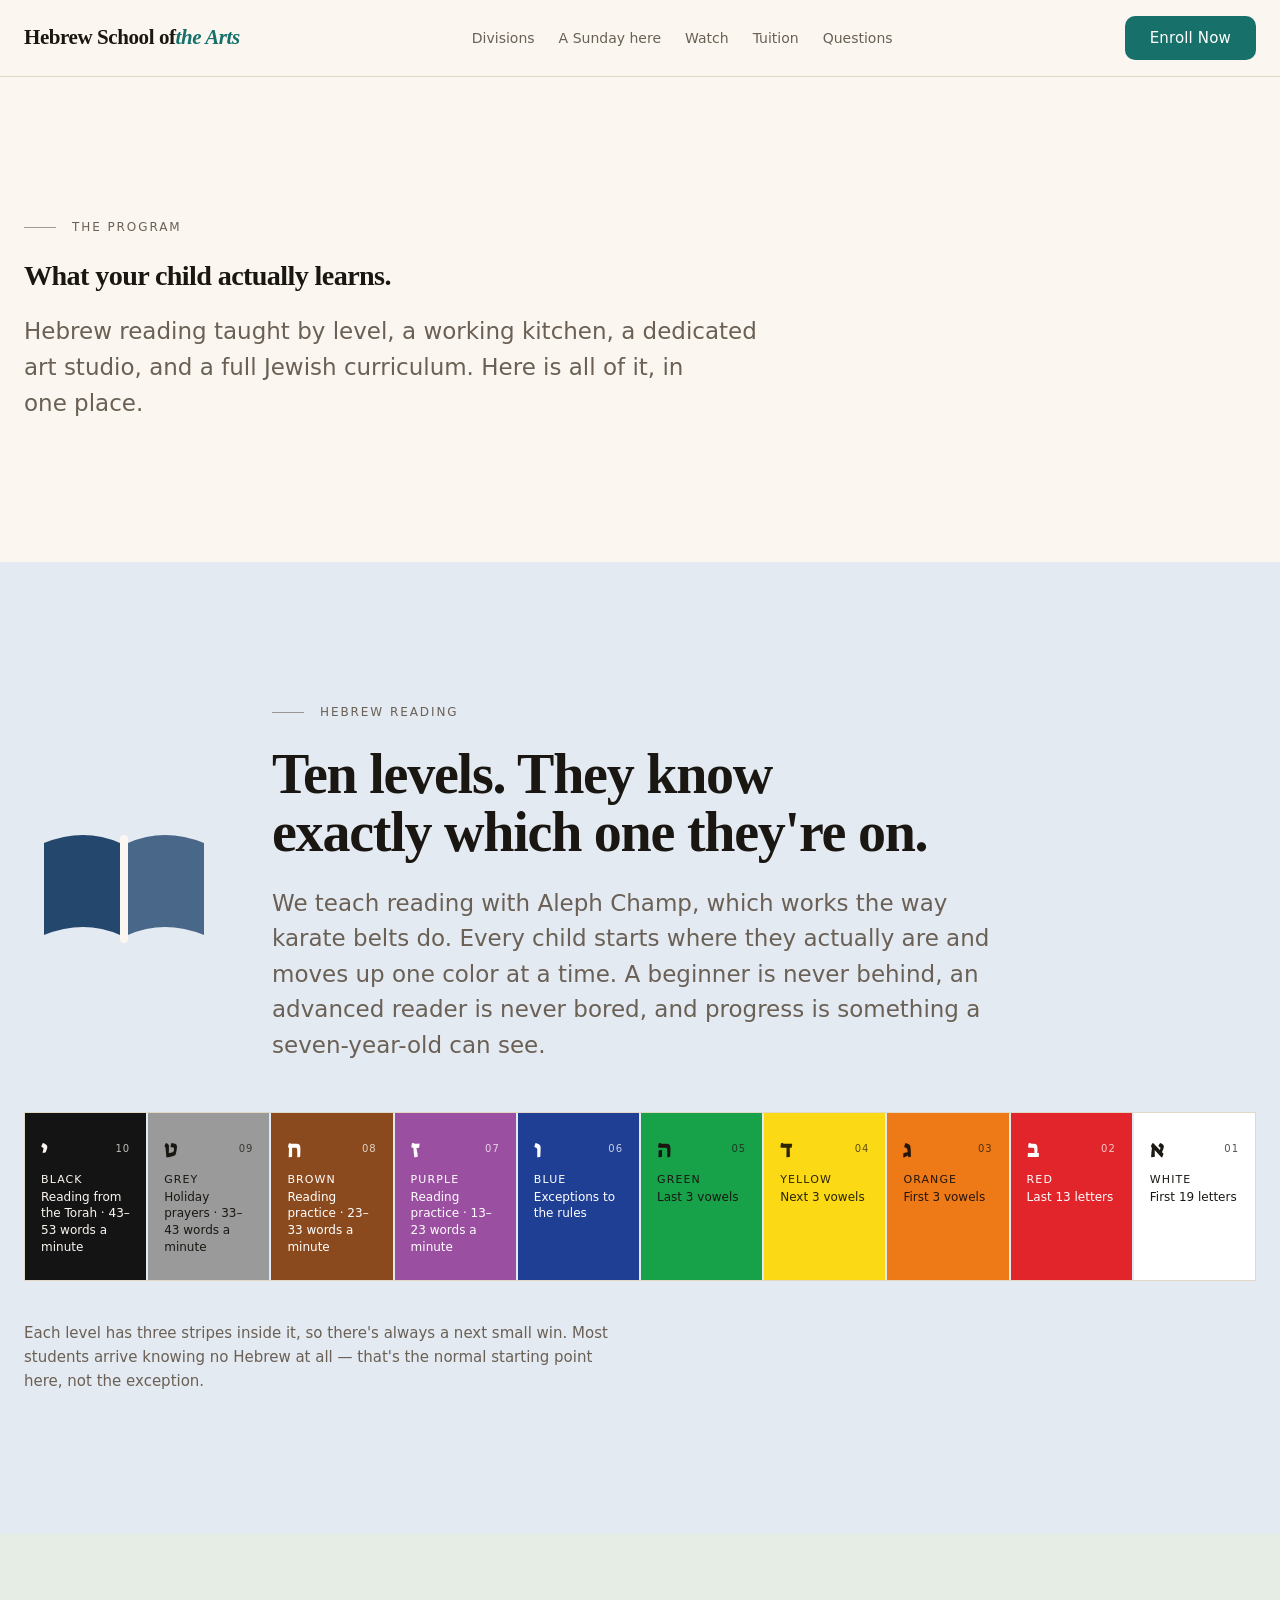
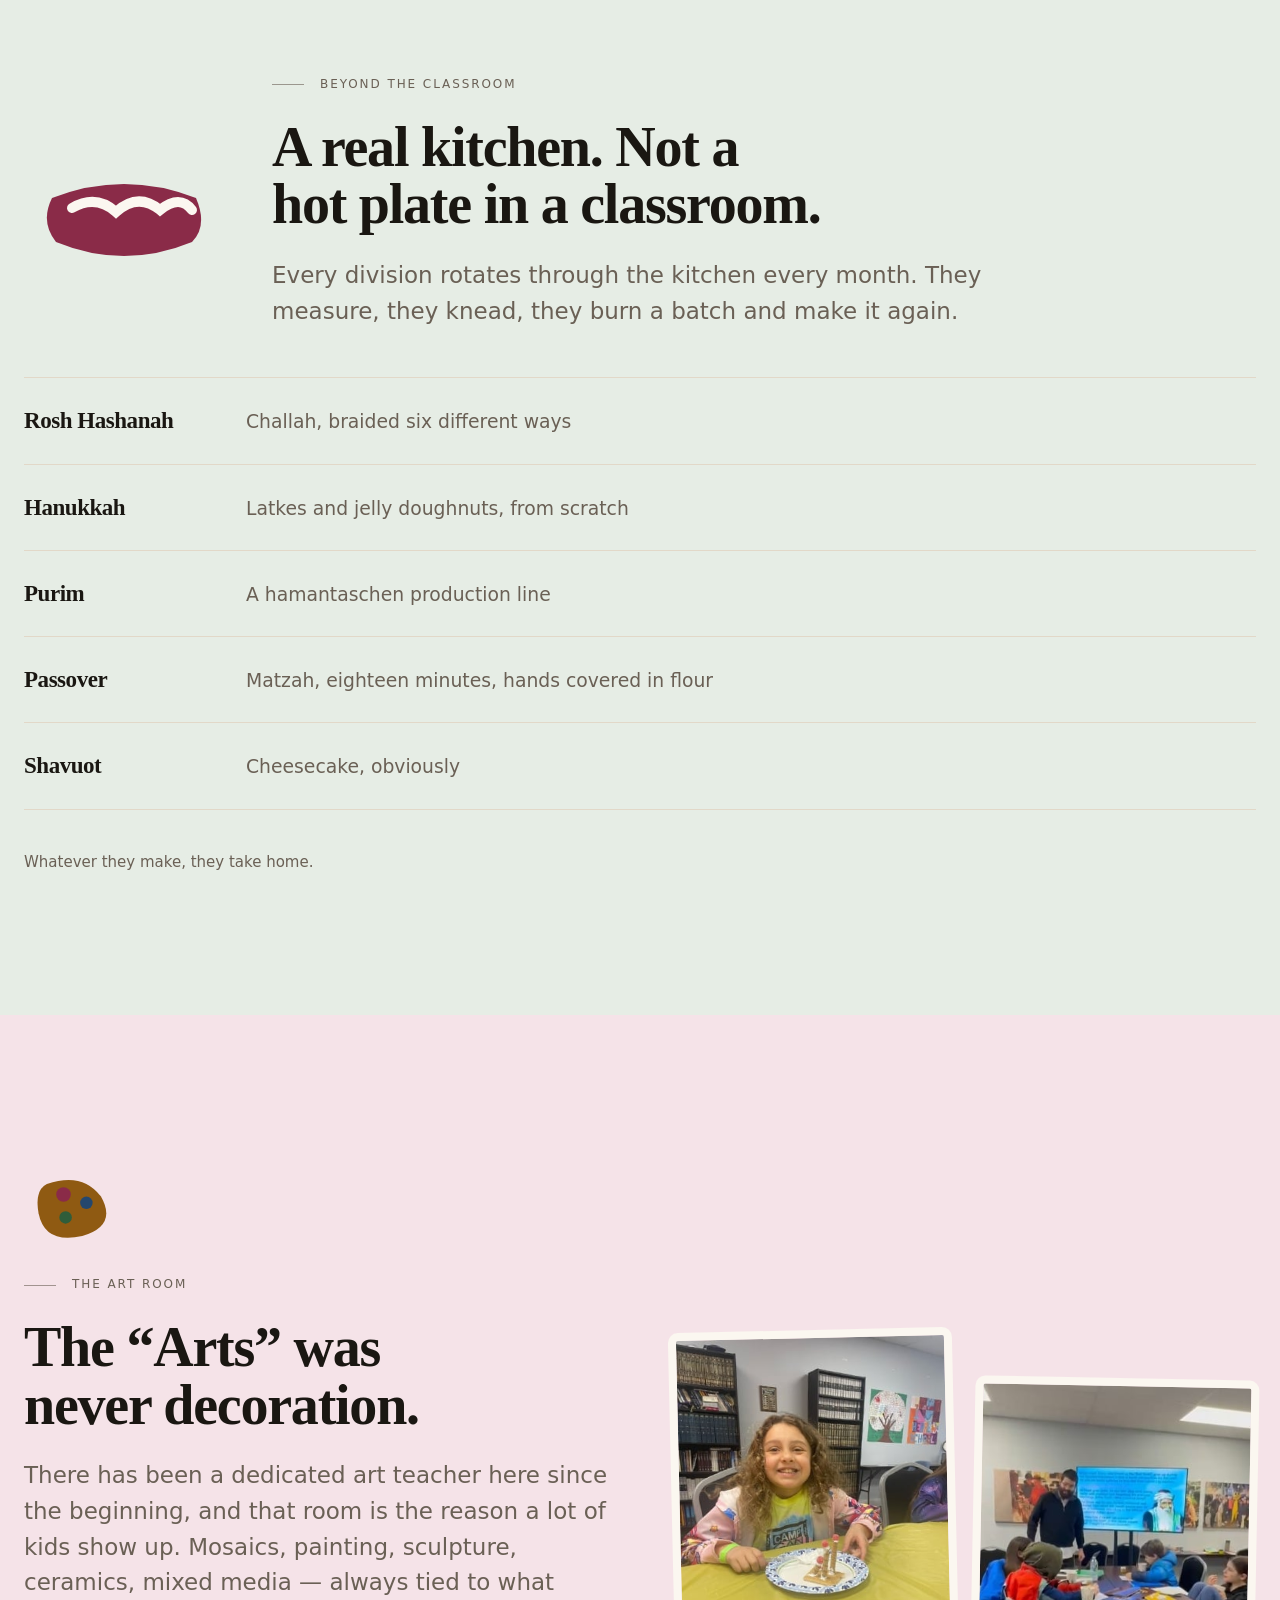
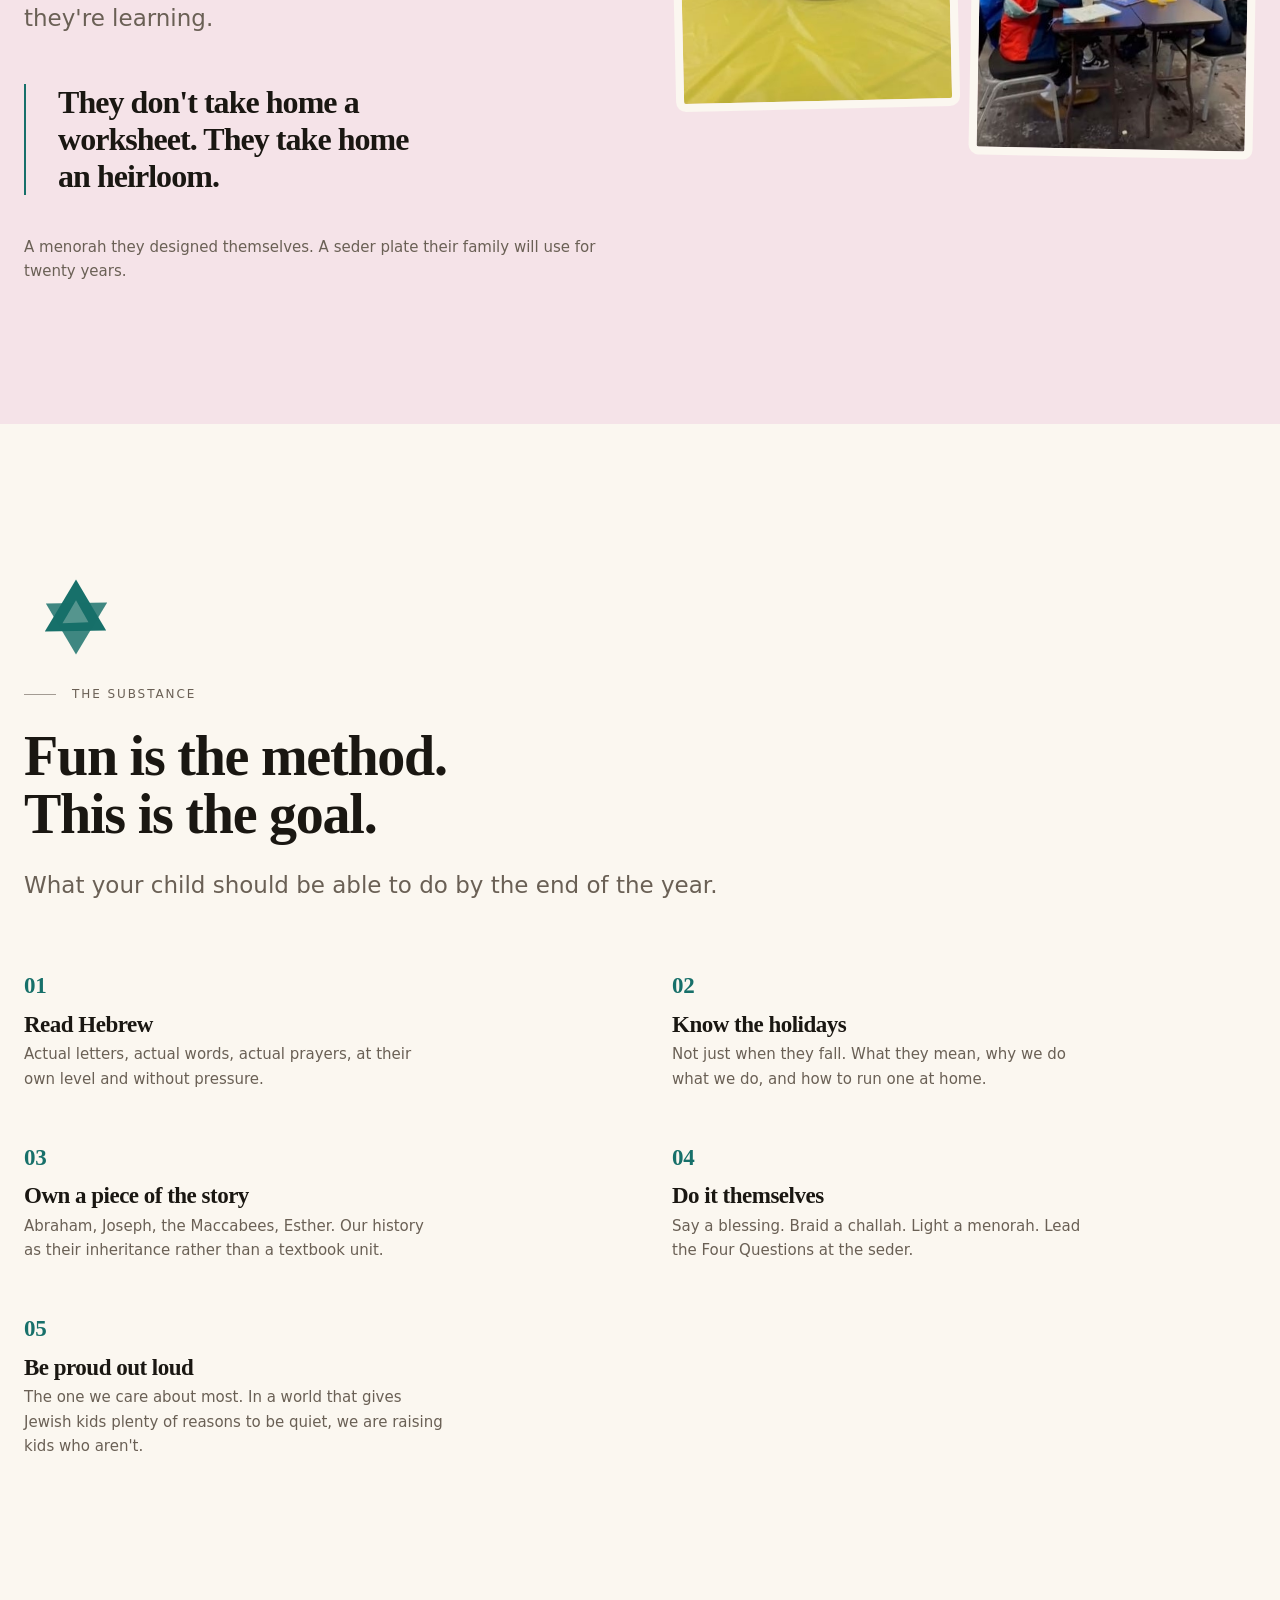
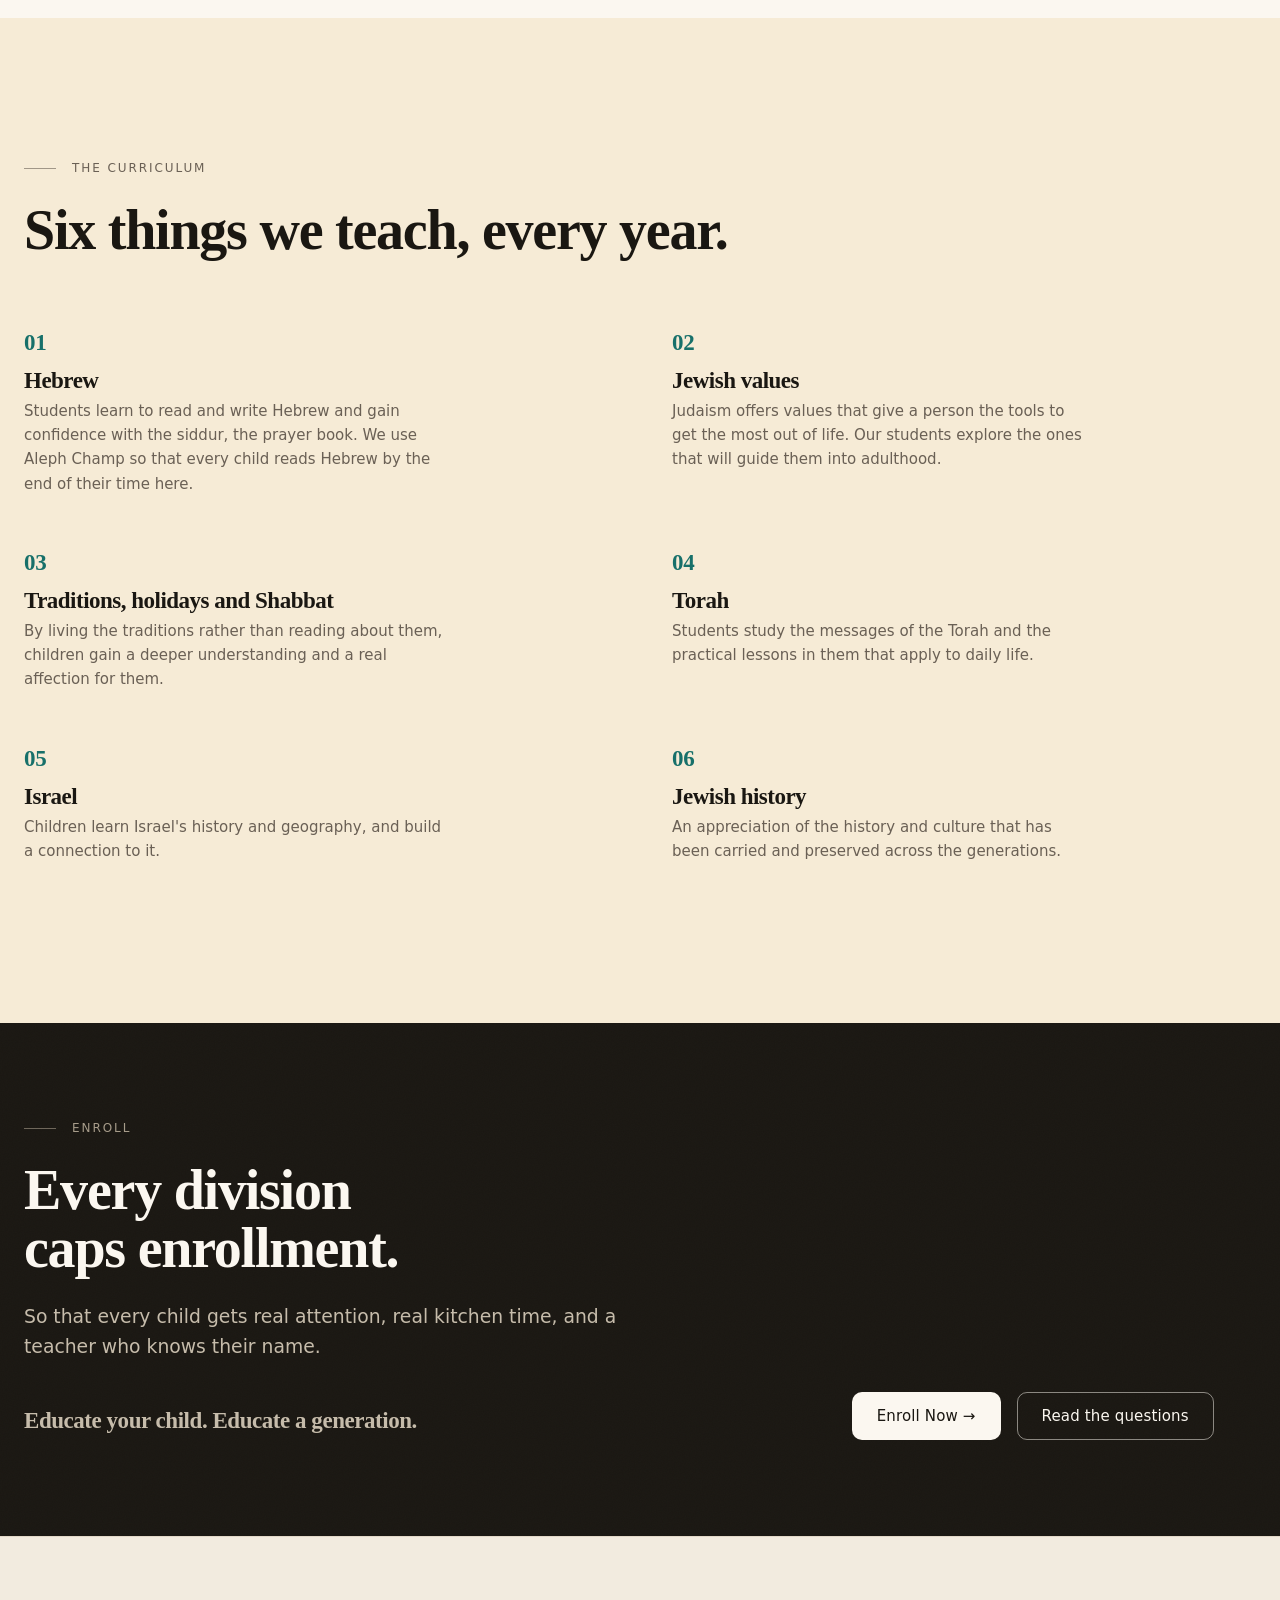
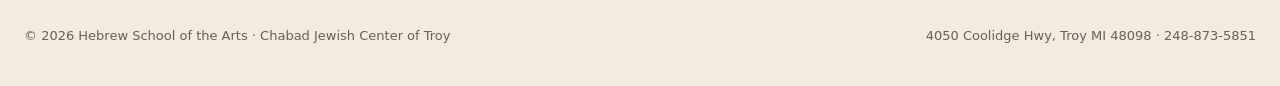
==== commit 32d9e3b4: "Audit pass: fix invisible reels, reposition arrows, use only real school photos REELS WERE INVISIBLE" ====
--- a/program.html
+++ b/program.html
@@ -226,9 +226,9 @@
         </p>
       </div>
       <div class="duo-pair reveal">
-        <img src="uploads/photos/kid-chef-cutter.jpg" width="562" height="750" loading="lazy" decoding="async"
+        <img src="uploads/photos/classroom-project.jpg" width="350" height="467" loading="lazy" decoding="async"
              alt="A student working carefully with their hands at the table." />
-        <img src="uploads/photos/group-bake-table.jpg" width="480" height="640" loading="lazy" decoding="async"
+        <img src="uploads/photos/class-in-session.jpg" width="350" height="467" loading="lazy" decoding="async"
              alt="Students gathered around a project table." />
       </div>
     </div>
@@ -356,7 +356,7 @@
         toggle.setAttribute('aria-expanded', open ? 'true' : 'false');
       });
     }
-    var items = document.querySelectorAll('.reveal');
+    var items = document.querySelectorAll('.reveal, .stagger');
     var reduce = window.matchMedia('(prefers-reduced-motion: reduce)').matches;
     if (reduce || !('IntersectionObserver' in window) || !items.length) return;
     var root = document.documentElement;
@@ -368,7 +368,7 @@
     }, { rootMargin: '0px 0px -8% 0px', threshold: 0.06 });
     items.forEach(function (el) { io.observe(el); });
     setTimeout(function () {
-      if (!document.querySelector('.reveal.is-in')) root.classList.remove('js-reveal');
+      if (!document.querySelector('.is-in')) root.classList.remove('js-reveal');
     }, 2500);
   })();
 </script>
--- a/style.css
+++ b/style.css
@@ -221,7 +221,7 @@
 .callout--mint   { border-inline-start-color: var(--blk-sprouts); background: var(--tint-sprouts); }
 .callout--butter { border-inline-start-color: var(--blk-roots);   background: var(--tint-roots); }
 .callout--sky    { border-inline-start-color: var(--blk-crew);    background: var(--tint-crew); }
-.callout h4 {
+.callout h3 {
   font-family: var(--font-d); font-weight: 700; font-size: var(--text-base);
   letter-spacing: -0.015em; margin-bottom: 4px;
 }
@@ -331,6 +331,7 @@
 }
 
 .wordmark {
+  display: inline-flex; align-items: center; min-height: 32px;
   font-family: var(--font-d); font-weight: 700;
   font-size: clamp(1.0625rem, 0.9rem + 0.7vw, 1.3125rem);
   line-height: 1.1; letter-spacing: -0.02em;
@@ -340,7 +341,10 @@
 .wordmark em { font-style: italic; color: var(--accent); }
 
 .nav-links { display: flex; gap: var(--s-3); list-style: none; margin: 0; padding: 0; }
+/* Hit area, not just text height. WCAG 2.2 target-size wants 24px minimum, and
+   the inline-in-prose exception does not apply to a navigation list. */
 .nav-links a {
+  display: inline-flex; align-items: center; min-height: 32px;
   font-weight: 500; font-size: 0.875rem; color: var(--ink-2); text-decoration: none;
   transition: color 0.14s var(--ease);
 }
@@ -353,6 +357,7 @@
 @media (max-width: 940px) {
   .nav-links { display: none; }
   .nav-toggle { display: inline-flex; }
+  .nav-links--open a { min-height: 44px; width: 100%; }
   .nav-links--open {
     display: flex; flex-direction: column; position: absolute;
     inset-inline: 0; top: 100%; background: var(--paper);
@@ -398,6 +403,8 @@
 .hero-fineprint strong { color: var(--ink); }
 
 .hero-media { position: relative; background: var(--paper-2); min-height: 46svh; overflow: hidden; }
+.hero-art { width: min(100%, 520px); height: auto; }
+.hero-media:has(img) .hero-art { display: none; }
 .hero-media img { position: absolute; inset: 0; width: 100%; height: 100%; object-fit: cover; object-position: 50% 32%; }
 
 /* Stat tiles */
@@ -468,7 +475,7 @@
 .reels {
   display: grid; grid-auto-flow: column; grid-auto-columns: minmax(232px, 232px);
   gap: var(--s-2); overflow-x: auto; overscroll-behavior-x: contain;
-  scroll-snap-type: x mandatory; padding-block: var(--s-2) var(--s-3);
+  scroll-snap-type: x proximity; padding-block: var(--s-2) var(--s-3);
   scrollbar-width: thin;
 }
 .reel { scroll-snap-align: start; position: relative; }
@@ -484,24 +491,27 @@
   letter-spacing: 0.08em; text-transform: uppercase; color: var(--ink-2);
 }
 
-/* Arrows. Real buttons, keyboard reachable, and they hide themselves when the
-   row cannot scroll any further in that direction. */
+/* Arrows sit ON the row, vertically centred against the cards — the
+   conventional carousel position. They were previously stacked above it, which
+   read as unrelated controls. Solid fill so they stay legible over video. */
 .reels-wrap { position: relative; }
-.reels-nav {
-  display: flex; gap: var(--s-1); justify-content: flex-end;
-  margin-bottom: var(--s-2);
-}
 .reels-btn {
-  width: 44px; height: 44px; border-radius: var(--r-full);
-  border: 1.5px solid var(--ink); background: transparent; color: var(--ink);
+  position: absolute; top: calc(50% - 22px); z-index: 2;
+  width: 48px; height: 48px; border-radius: var(--r-full);
+  border: 1px solid var(--hair); background: var(--paper); color: var(--ink);
   display: grid; place-items: center; cursor: pointer;
   transition: background-color 0.14s var(--ease), color 0.14s var(--ease),
-              opacity 0.14s var(--ease), transform 0.10s var(--ease);
-}
-.reels-btn:hover:not(:disabled) { background: var(--ink); color: var(--paper); }
+              opacity 0.16s var(--ease), transform 0.10s var(--ease);
+}
+#reelsPrev { inset-inline-start: -10px; }
+#reelsNext { inset-inline-end: -10px; }
+.reels-btn:hover:not(:disabled) { background: var(--ink); color: var(--paper); border-color: var(--ink); }
 .reels-btn:active:not(:disabled) { transform: scale(0.94); }
-.reels-btn:disabled { opacity: 0.28; cursor: not-allowed; }
+.reels-btn:disabled { opacity: 0; pointer-events: none; }
 .reels-btn svg { width: 18px; height: 18px; }
+
+/* Touch devices scroll the row by swiping, so the overlay arrows are noise. */
+@media (max-width: 760px) { .reels-btn { display: none; } }
 /* Play affordance, hidden once the clip is running. */
 .reel-play {
   position: absolute; inset-inline-start: 50%; inset-block-start: 34%;
@@ -912,13 +922,13 @@
 .footer-top { display: grid; grid-template-columns: 1.3fr 0.9fr 0.9fr 0.8fr; gap: var(--s-5); }
 .footer-brand .wordmark { font-size: var(--text-lg); }
 .footer-brand p { color: var(--ink-2); font-size: var(--text-sm); max-width: 42ch; margin-top: var(--s-2); }
-.footer h4 {
+.footer h3 {
   font-family: var(--font-b); font-weight: 500; font-size: 0.6875rem;
   letter-spacing: 0.12em; text-transform: uppercase; color: var(--ink-2);
   margin-bottom: var(--s-2); letter-spacing: 0.12em;
 }
 .footer ul { list-style: none; margin: 0; padding: 0; display: grid; gap: 10px; }
-.footer a { color: var(--ink); text-decoration: none; font-size: var(--text-sm); }
+.footer a { display: inline-flex; align-items: center; min-height: 28px; color: var(--ink); text-decoration: none; font-size: var(--text-sm); }
 .footer a:hover { color: var(--accent); text-decoration: underline; }
 .footer-bottom {
   margin-top: var(--s-6); padding-top: var(--s-3); border-top: 1px solid var(--hair);
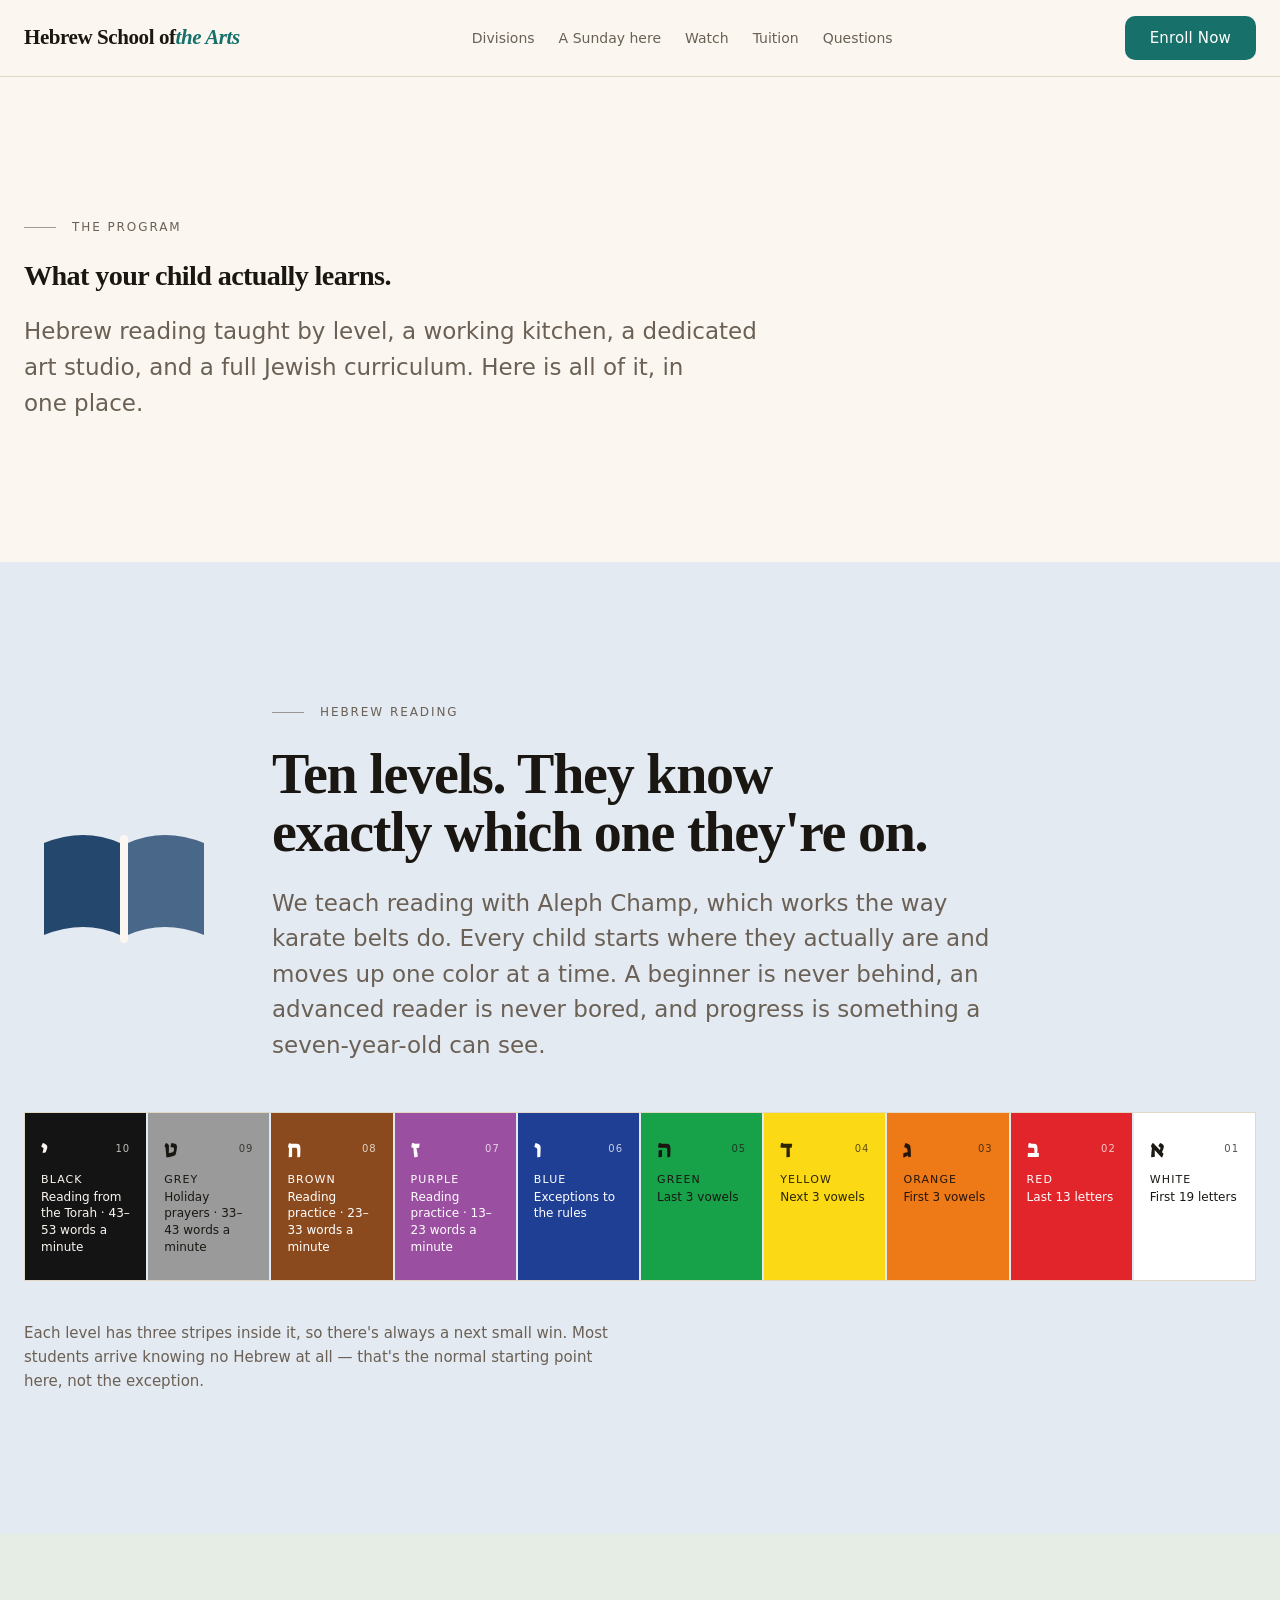
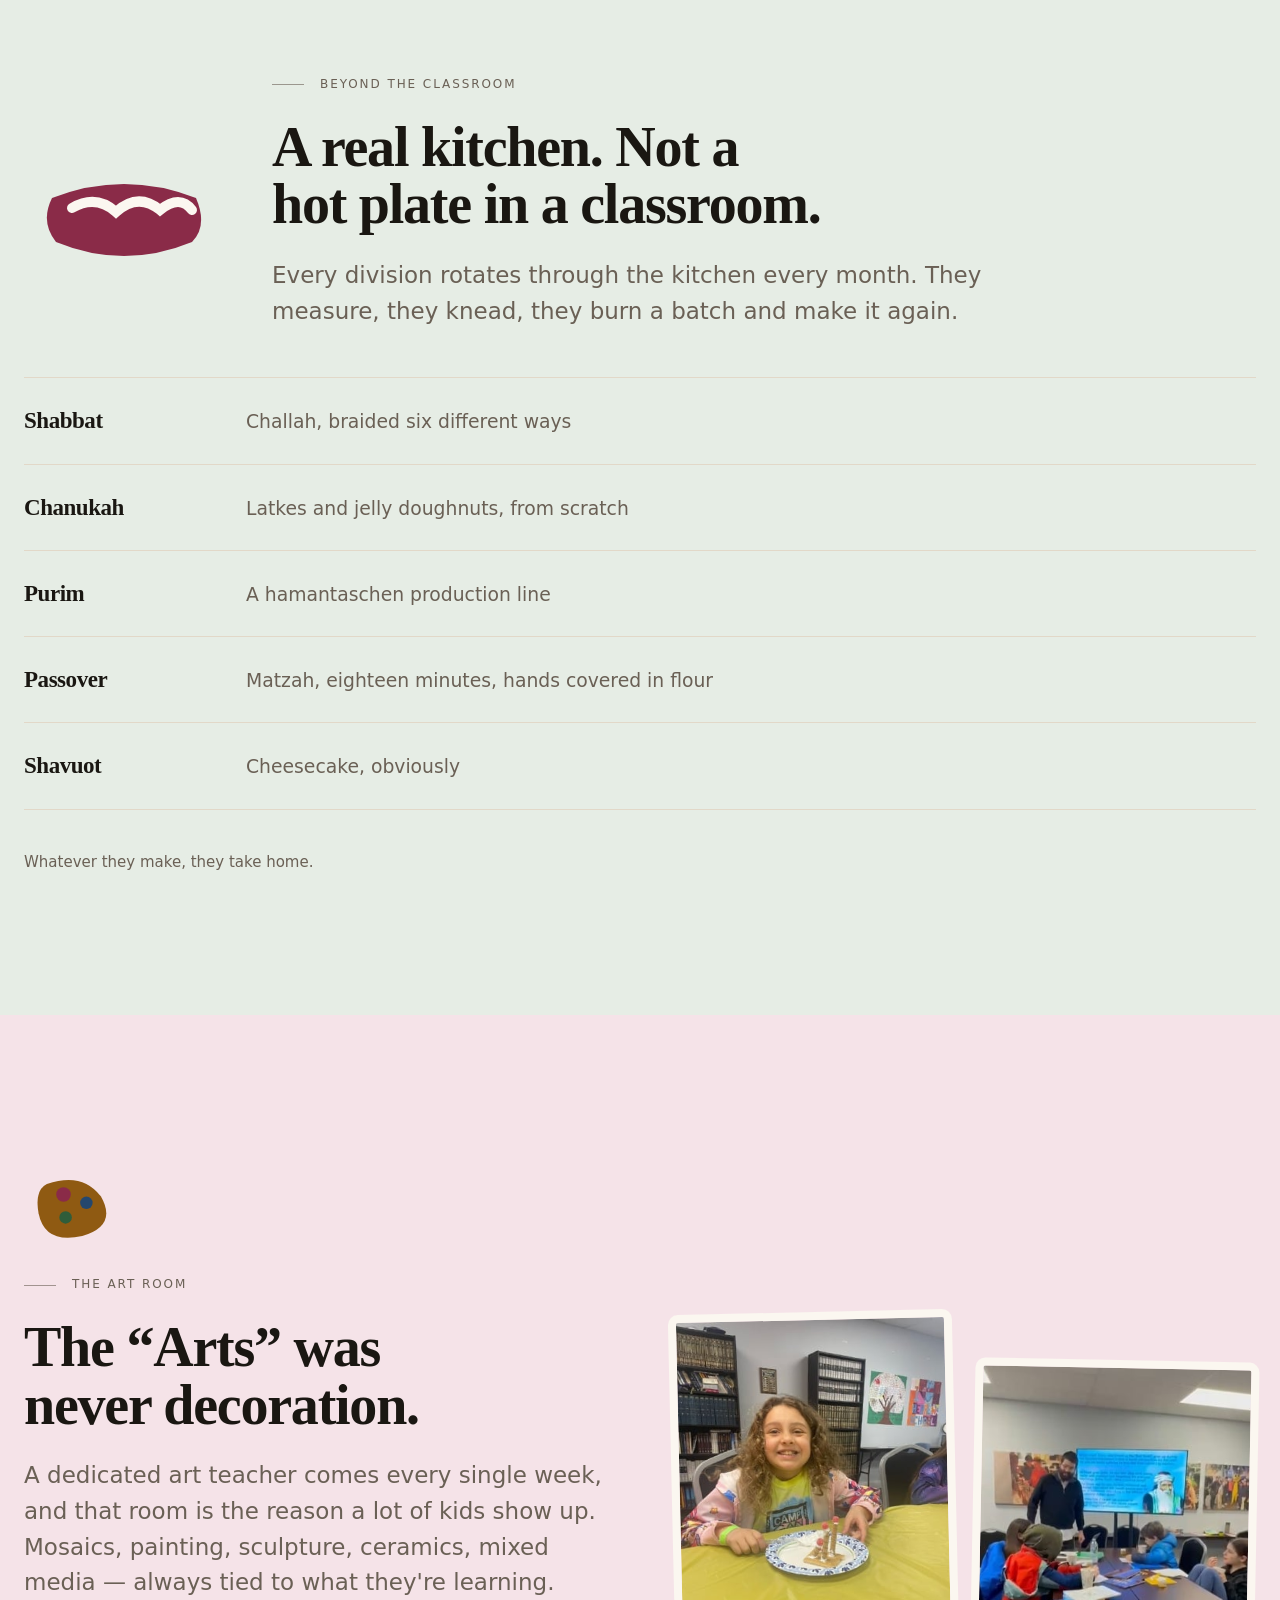
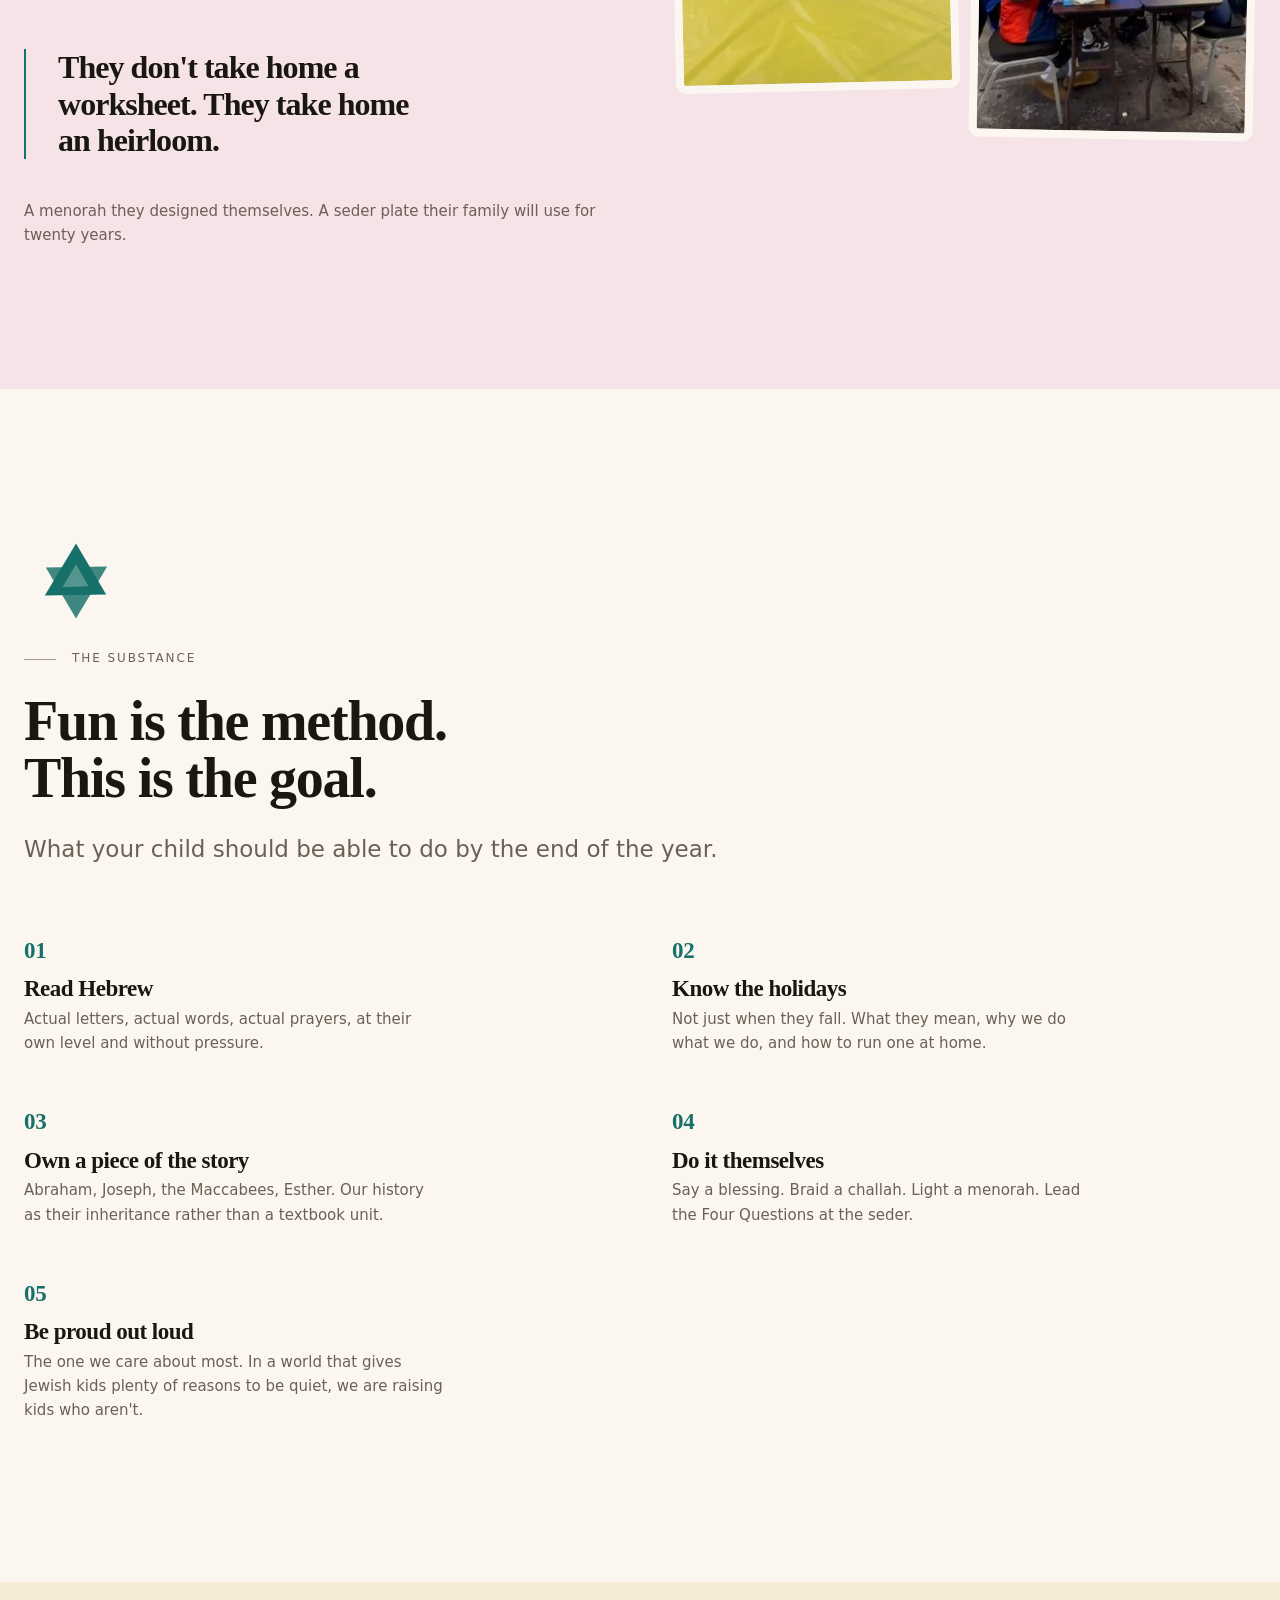
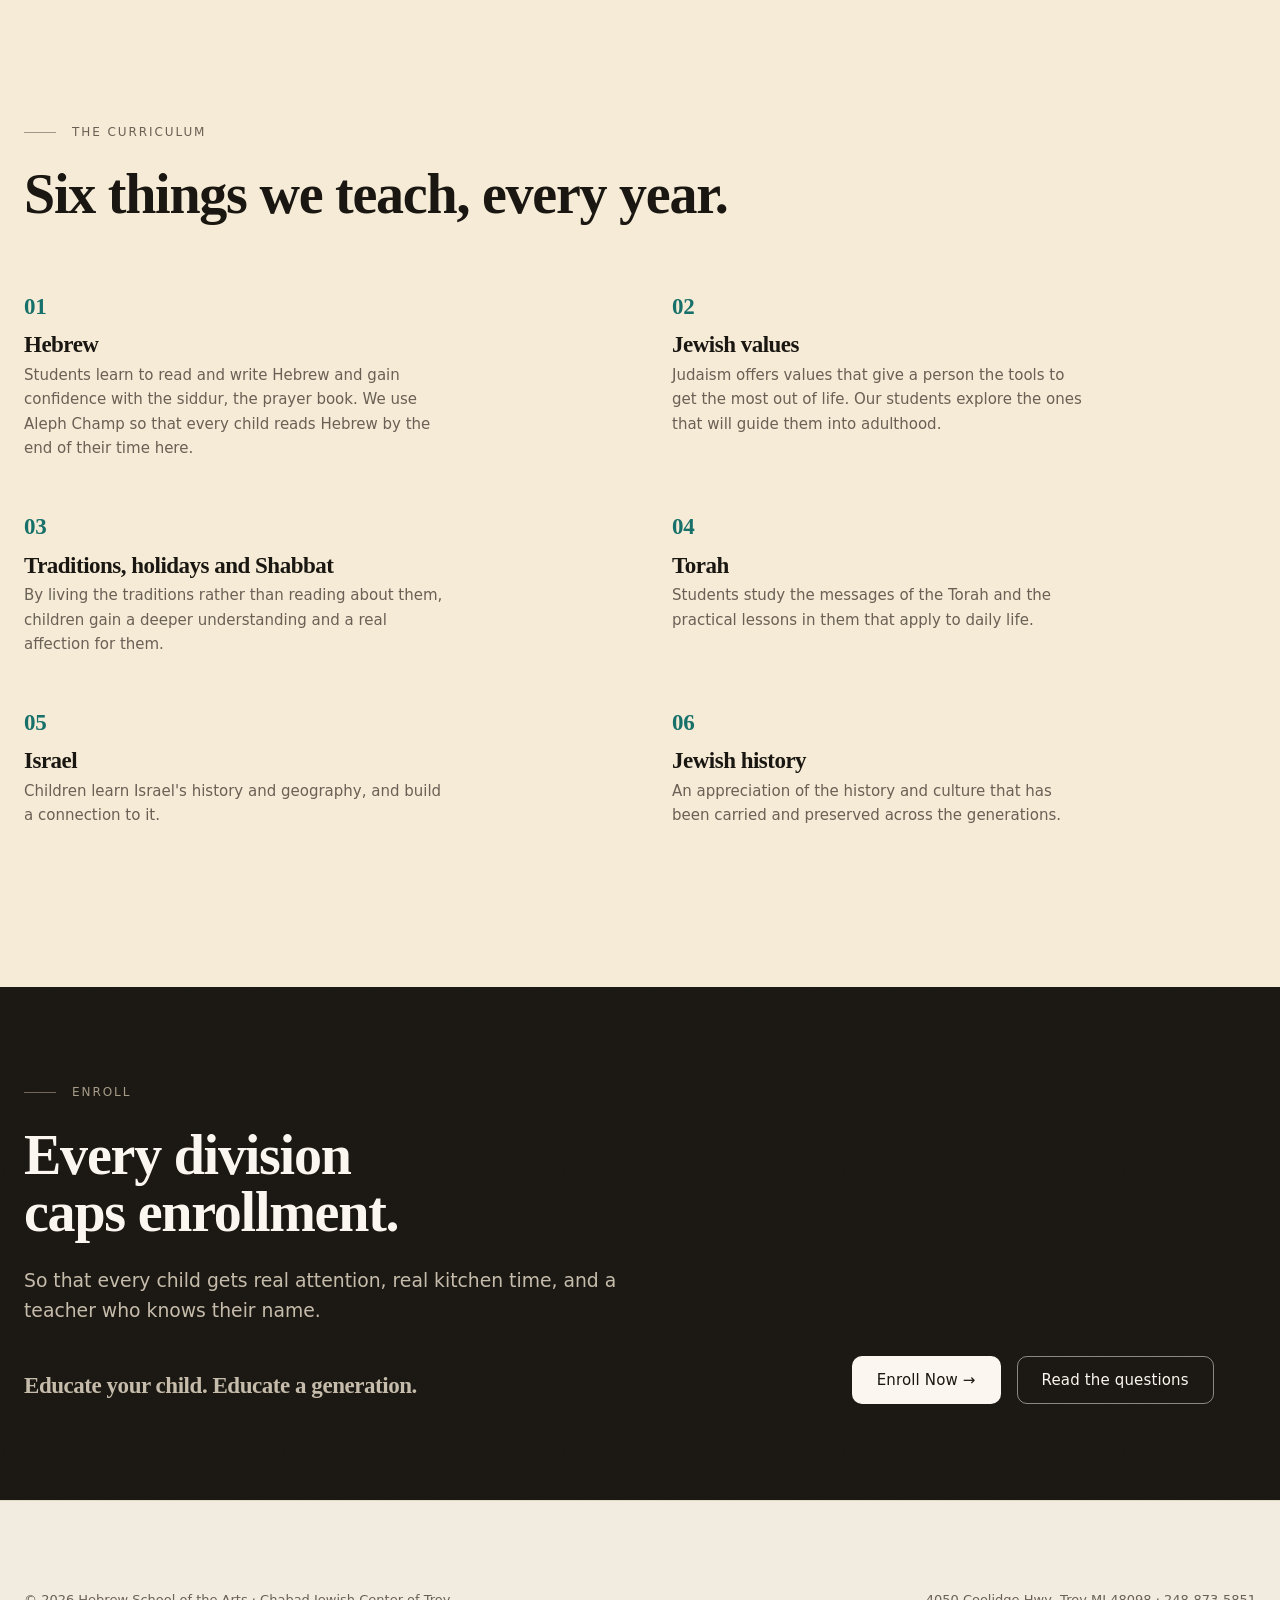
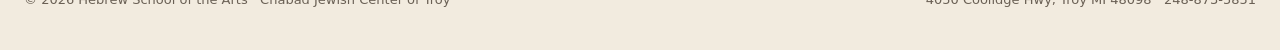
==== commit 2a78c805: "Apply Menachem's confirmed factual corrections From the revision brief via Ozer. Only the facts he c" ====
--- a/program.html
+++ b/program.html
@@ -5,7 +5,7 @@
   <meta name="viewport" content="width=device-width, initial-scale=1.0" />
 
   <title>The Program &mdash; Hebrew School of the Arts | Troy, MI</title>
-  <meta name="description" content="What children learn at Hebrew School of the Arts in Troy, MI: Hebrew reading through Aleph Champ, a real kitchen, a dedicated art studio, and a full Jewish curriculum. Sundays, ages 3-13." />
+  <meta name="description" content="What children learn at Hebrew School of the Arts in Troy, MI: Hebrew reading through Aleph Champ, a real kitchen, a dedicated art studio, and a full Jewish curriculum. Sundays, ages 4-13." />
   <meta name="robots" content="index, follow, max-image-preview:large" />
   <meta name="theme-color" content="#17706A" />
   <link rel="canonical" href="https://hebrewschool.jewishtroy.com/program.html" />
@@ -190,8 +190,8 @@
       </div>
 
       <ul class="months reveal">
-        <li><span class="m-when">Rosh Hashanah</span><span class="m-what">Challah, braided six different ways</span></li>
-        <li><span class="m-when">Hanukkah</span><span class="m-what">Latkes and jelly doughnuts, from scratch</span></li>
+        <li><span class="m-when">Shabbat</span><span class="m-what">Challah, braided six different ways</span></li>
+        <li><span class="m-when">Chanukah</span><span class="m-what">Latkes and jelly doughnuts, from scratch</span></li>
         <li><span class="m-when">Purim</span><span class="m-what">A hamantaschen production line</span></li>
         <li><span class="m-when">Passover</span><span class="m-what">Matzah, eighteen minutes, hands covered in flour</span></li>
         <li><span class="m-when">Shavuot</span><span class="m-what">Cheesecake, obviously</span></li>
@@ -214,7 +214,7 @@
         <p class="eyebrow">The Art Room</p>
         <h2 class="s-title">The &ldquo;Arts&rdquo; was never decoration.</h2>
         <p class="lede">
-          There has been a dedicated art teacher here since the beginning, and that room is the
+          A dedicated art teacher comes every single week, and that room is the
           reason a lot of kids show up. Mosaics, painting, sculpture, ceramics, mixed media &mdash;
           always tied to what they're learning.
         </p>
--- a/style.css
+++ b/style.css
@@ -365,78 +365,143 @@
   }
 }
 
-/* ---------- Hero ---------- */
+/* ---------- Hero ----------
+   Same skeleton as camp.jewishtroy.com: copy column on the left carrying a
+   tilted tag chip, a big per-word-coloured headline, a tilted sub, a 2x2 facts
+   grid, buttons and a note; one image on the right with tilted text cards laid
+   over it. Structure borrowed, everything else this site's own. */
 
 .hero {
   position: relative;
-  display: grid; grid-template-columns: 1fr 1.02fr;
-  min-height: 90svh; overflow: hidden;
+  display: grid; grid-template-columns: 1.05fr 0.95fr;
+  gap: clamp(1.5rem, 4vw, 3.5rem);
+  align-items: center;
+  padding-block: clamp(2.5rem, 6vw, 5rem) clamp(3rem, 7vw, 5.5rem);
+  padding-inline: max(1.5rem, calc((100vw - 1280px) / 2)) clamp(1.5rem, 4vw, 3rem);
+  overflow: hidden;
 }
 .hero::after {
   content: ""; position: absolute; inset: 0; pointer-events: none;
   background-image: var(--grain); opacity: 0.03; mix-blend-mode: multiply;
 }
-
-.hero-content {
-  display: flex; flex-direction: column; justify-content: flex-end;
-  padding: clamp(3rem, 7vw, 6rem) clamp(2rem, 4vw, 4.5rem) clamp(3rem, 5vw, 4.5rem);
-  padding-inline-start: max(1.5rem, calc((100vw - 1280px) / 2));
-  z-index: 1;
-}
-
-/* -0.03em, not -0.04em: the scaling formula puts a 96px heading near -0.03em,
-   and Erode is a serif — pulling serifs as tight as a grotesque collides the
-   bracketing. */
-.hero h1 {
+.hero-left { position: relative; z-index: 1; }
+
+/* Tag chip, tilted like a sticker. */
+.hero-tag {
+  display: inline-flex; align-items: center; gap: 8px;
+  background: var(--tint-roots); color: #573809;
+  border: 1px solid rgba(143, 90, 18, .3); border-radius: var(--r-full);
+  padding: 8px 16px; rotate: -1.2deg; margin-bottom: var(--s-3);
+  font-family: var(--font-b); font-weight: 500; font-size: 0.75rem;
+  letter-spacing: 0.1em; text-transform: uppercase;
+}
+
+/* One word per line, one colour per word, each tilted a hair. All three are
+   verified past 4.5:1 on the canvas, well beyond the 3:1 large text needs. */
+.hero-h1 {
   font-size: var(--text-display);
-  letter-spacing: -0.03em;
-  line-height: 0.96;
-  margin-bottom: var(--s-3);
-  max-width: 11ch;
-}
+  letter-spacing: -0.03em; margin-bottom: var(--s-3);
+}
+.hero-h1 .hw { display: block; line-height: 0.9; }
+.hero-h1 .hw1 { color: #146B64; rotate: -1deg; }
+.hero-h1 .hw2 { color: #B4560F; rotate: 0.6deg; }
+.hero-h1 .hw3 { color: #A32351; rotate: -0.4deg; }
+
 .hero-sub {
   font-size: var(--text-lg); color: var(--ink-2);
-  max-width: 42ch; line-height: 1.55; margin-bottom: var(--s-4);
-}
+  max-width: 40ch; line-height: 1.5; margin-bottom: var(--s-4);
+  rotate: -0.3deg;
+}
+
+/* Facts live inside the hero, 2x2, each tinted. */
+.hero-facts {
+  display: grid; grid-template-columns: repeat(2, minmax(0, 1fr));
+  gap: 10px; margin-bottom: var(--s-4); max-width: 30rem;
+}
+.hero-fact {
+  padding: 12px 14px; border-radius: var(--r-md);
+  border: 1px solid rgba(26, 23, 18, .1);
+}
+.hero-fact.f1 { background: var(--tint-sprouts); rotate: -0.6deg; }
+.hero-fact.f2 { background: var(--tint-roots);   rotate: 0.5deg; }
+.hero-fact.f3 { background: var(--tint-club);    rotate: 0.4deg; }
+.hero-fact.f4 { background: var(--tint-crew);    rotate: -0.5deg; }
+.hero-fact strong {
+  display: block; font-family: var(--font-d); font-weight: 700;
+  font-size: 1rem; letter-spacing: -0.015em; margin-bottom: 2px;
+  font-variant-numeric: tabular-nums;
+}
+.hero-fact span {
+  font-size: 0.6875rem; font-weight: 500; letter-spacing: 0.08em;
+  text-transform: uppercase; color: var(--ink-2);
+}
+
 .hero-btns { display: flex; flex-wrap: wrap; gap: var(--s-2); }
-.hero-fineprint { margin-top: var(--s-3); font-size: var(--text-sm); color: var(--ink-2); max-width: 46ch; }
-.hero-fineprint strong { color: var(--ink); }
-
-.hero-media { position: relative; background: var(--paper-2); min-height: 46svh; overflow: hidden; }
-.hero-art { width: min(100%, 520px); height: auto; }
-.hero-media:has(img) .hero-art { display: none; }
-.hero-media img { position: absolute; inset: 0; width: 100%; height: 100%; object-fit: cover; object-position: 50% 32%; }
-
-/* Stat tiles */
-.hero-stats {
-  display: grid; grid-template-columns: repeat(4, 1fr);
-  gap: 1px; background: var(--hair); border-block: 1px solid var(--hair);
-}
-.hero-stat { padding: var(--s-3) clamp(1rem, 2.4vw, 1.75rem); }
-.hero-stat:nth-child(1) { background: var(--tint-sprouts); }
-.hero-stat:nth-child(2) { background: var(--tint-roots); }
-.hero-stat:nth-child(3) { background: var(--tint-club); }
-.hero-stat:nth-child(4) { background: var(--tint-crew); }
-.hero-stat b {
+.hero-note {
+  margin-top: var(--s-3); font-size: var(--text-sm);
+  color: var(--ink-2); max-width: 46ch;
+}
+.hero-note strong { color: var(--ink); }
+
+/* --- Right column: image with tilted text cards over it --- */
+
+.hero-right { position: relative; z-index: 1; padding-block: var(--s-4); }
+
+.hero-right { display: grid; place-items: center; }
+.hero-action-img {
+  width: 100%; height: auto; aspect-ratio: 4 / 5; object-fit: cover;
+  border: 10px solid var(--paper); border-radius: var(--r-lg);
+  rotate: var(--tilt-b);
+}
+
+.hero-action-title {
+  position: absolute; inset-inline-start: -6px; inset-block-start: -6px;
+  background: var(--paper); border: 1px solid var(--hair);
+  border-radius: var(--r-md); padding: 12px 16px; rotate: -2deg;
+  font-family: var(--font-d); font-weight: 700;
+  font-size: clamp(1.05rem, 0.85rem + 0.7vw, 1.5rem);
+  line-height: 1.05; letter-spacing: -0.02em;
+}
+.hero-action-title span { display: block; }
+.hero-action-title .ha1 { color: #146B64; }
+.hero-action-title .ha2 { color: #B4560F; }
+.hero-action-title .ha3 { color: #A32351; }
+
+.hero-action-note {
+  position: absolute; inset-inline-end: -4px; inset-block-end: 6px;
+  max-width: 17rem;
+  background: var(--ink); color: var(--paper);
+  border-radius: var(--r-md); padding: 14px 16px; rotate: 2deg;
+}
+.hero-action-note strong {
   display: block; font-family: var(--font-d); font-weight: 700;
-  font-size: var(--text-lg); letter-spacing: -0.02em; margin-bottom: 3px;
-  font-variant-numeric: tabular-nums; font-feature-settings: "tnum";
-}
-.hero-stat span {
-  font-size: 0.6875rem; font-weight: 500; letter-spacing: 0.1em;
-  text-transform: uppercase; color: var(--ink-2);
+  font-size: 1.0625rem; letter-spacing: -0.015em; margin-bottom: 3px;
+}
+.hero-action-note span { font-size: 0.8125rem; line-height: 1.45; color: #C6BCAB; }
+
+.hero-action-chip {
+  position: absolute; inset-inline-end: 10px; inset-block-start: 0;
+  background: var(--blk-sprouts); color: #fff;
+  border-radius: var(--r-full); padding: 7px 14px; rotate: 3deg;
+  font-family: var(--font-b); font-weight: 500; font-size: 0.6875rem;
+  letter-spacing: 0.1em; text-transform: uppercase;
 }
 
 @media (max-width: 940px) {
-  .hero { grid-template-columns: 1fr; grid-template-rows: 44svh auto; min-height: 0; }
-  .hero-media { order: -1; }
-  .hero-content {
-    justify-content: flex-start;
-    padding-inline: clamp(1.5rem, 5vw, 2rem);
-    padding-block: var(--s-6) var(--s-5);
+  .hero {
+    grid-template-columns: 1fr;
+    padding-inline: clamp(1.25rem, 5vw, 2rem);
+    gap: var(--s-6);
   }
-  .hero h1 { max-width: 14ch; }
-  .hero-stats { grid-template-columns: repeat(2, 1fr); }
+  .hero-right { order: -1; padding-block: var(--s-5) var(--s-2); }
+  .hero-action-title { inset-inline-start: -2px; font-size: 1.05rem; padding: 10px 13px; }
+  .hero-action-note { max-width: 15rem; inset-inline-end: -2px; inset-block-end: -14px; }
+  .hero-facts { max-width: none; }
+}
+@media (max-width: 560px) {
+  .hero-facts { grid-template-columns: 1fr 1fr; gap: 8px; }
+  .hero-action-note { position: static; rotate: 0deg; max-width: none; margin-top: var(--s-3); }
+  .hero-action-chip { inset-block-start: -6px; }
 }
 
 /* ---------- Dark band ---------- */
@@ -979,13 +1044,13 @@
   }
 
   /* Hero entrance on load. No scroll needed — it is already in view. */
-  .hero-content > * { animation: rise 0.62s var(--ease) both; }
-  .hero-content > *:nth-child(1) { animation-delay: 0.05s; }
-  .hero-content > *:nth-child(2) { animation-delay: 0.13s; }
-  .hero-content > *:nth-child(3) { animation-delay: 0.21s; }
-  .hero-content > *:nth-child(4) { animation-delay: 0.29s; }
-  .hero-content > *:nth-child(5) { animation-delay: 0.37s; }
-  .hero-media img { animation: heroImg 0.9s var(--ease) both 0.1s; }
+  .hero-left > * { animation: rise 0.62s var(--ease) both; }
+  .hero-left > *:nth-child(1) { animation-delay: 0.05s; }
+  .hero-left > *:nth-child(2) { animation-delay: 0.13s; }
+  .hero-left > *:nth-child(3) { animation-delay: 0.21s; }
+  .hero-left > *:nth-child(4) { animation-delay: 0.29s; }
+  .hero-left > *:nth-child(5) { animation-delay: 0.37s; }
+  .hero-action-img { animation: heroImg 0.9s var(--ease) both 0.12s; }
   @keyframes rise { from { opacity: 0; transform: translateY(16px); } to { opacity: 1; transform: none; } }
   @keyframes heroImg { from { opacity: 0; transform: scale(1.04); } to { opacity: 1; transform: none; } }
 
@@ -993,3 +1058,56 @@
   .dpanel { transition: flex-grow 0.35s var(--ease), transform 0.28s var(--ease); }
   .dpanel:hover { transform: translateY(-4px); }
 }
+/* Right column bleeds to the viewport edge and is filled entirely, matching
+   camp.jewishtroy.com where the hero image covers 104% of its panel. */
+.hero { padding-inline: max(1.5rem, calc((100vw - 1280px) / 2)) 0; }
+.hero-right {
+  position: relative; z-index: 1; align-self: stretch;
+  min-height: clamp(360px, 52vh, 620px);
+  display: grid; place-items: center; overflow: hidden;
+  background: var(--tint-crew);
+  border-start-start-radius: var(--r-xl);
+  border-end-start-radius: var(--r-xl);
+  padding: 0;
+}
+.hero-action-img,
+.hero-fallback {
+  width: 100%; height: 100%; object-fit: cover; display: block;
+  border: 0; border-radius: 0; rotate: none;
+}
+.hero-fallback { padding: clamp(1rem, 3vw, 2.5rem); }
+
+/* Cards sit over the filled panel — kept fully inside it, since a negative
+   inline start pushed this one over the headline column. */
+.hero-action-title { inset-inline-start: 18px; inset-block-start: 16px; }
+.hero-action-note  { inset-inline-end: 18px; inset-block-end: 16px; }
+.hero-action-chip  { inset-inline-end: 18px; inset-block-start: 16px; }
+
+/* ---------- Stat row: one full-width row under the header ---------- */
+.stat-row {
+  display: grid; grid-template-columns: repeat(4, 1fr);
+  gap: 1px; background: var(--hair); border-block: 1px solid var(--hair);
+}
+.stat { padding: var(--s-3) clamp(1rem, 2.4vw, 1.75rem); }
+.stat.s1 { background: var(--tint-sprouts); }
+.stat.s2 { background: var(--tint-roots); }
+.stat.s3 { background: var(--tint-club); }
+.stat.s4 { background: var(--tint-crew); }
+.stat strong {
+  display: block; font-family: var(--font-d); font-weight: 700;
+  font-size: var(--text-lg); letter-spacing: -0.02em; margin-bottom: 3px;
+  font-variant-numeric: tabular-nums; font-feature-settings: "tnum";
+}
+.stat span {
+  font-size: 0.6875rem; font-weight: 500; letter-spacing: 0.1em;
+  text-transform: uppercase; color: var(--ink-2);
+}
+@media (max-width: 760px) { .stat-row { grid-template-columns: repeat(2, 1fr); } }
+
+@media (max-width: 940px) {
+  .hero { padding-inline: clamp(1.25rem, 5vw, 2rem); }
+  .hero-right {
+    border-radius: var(--r-lg);
+    min-height: clamp(300px, 42vh, 420px);
+  }
+}
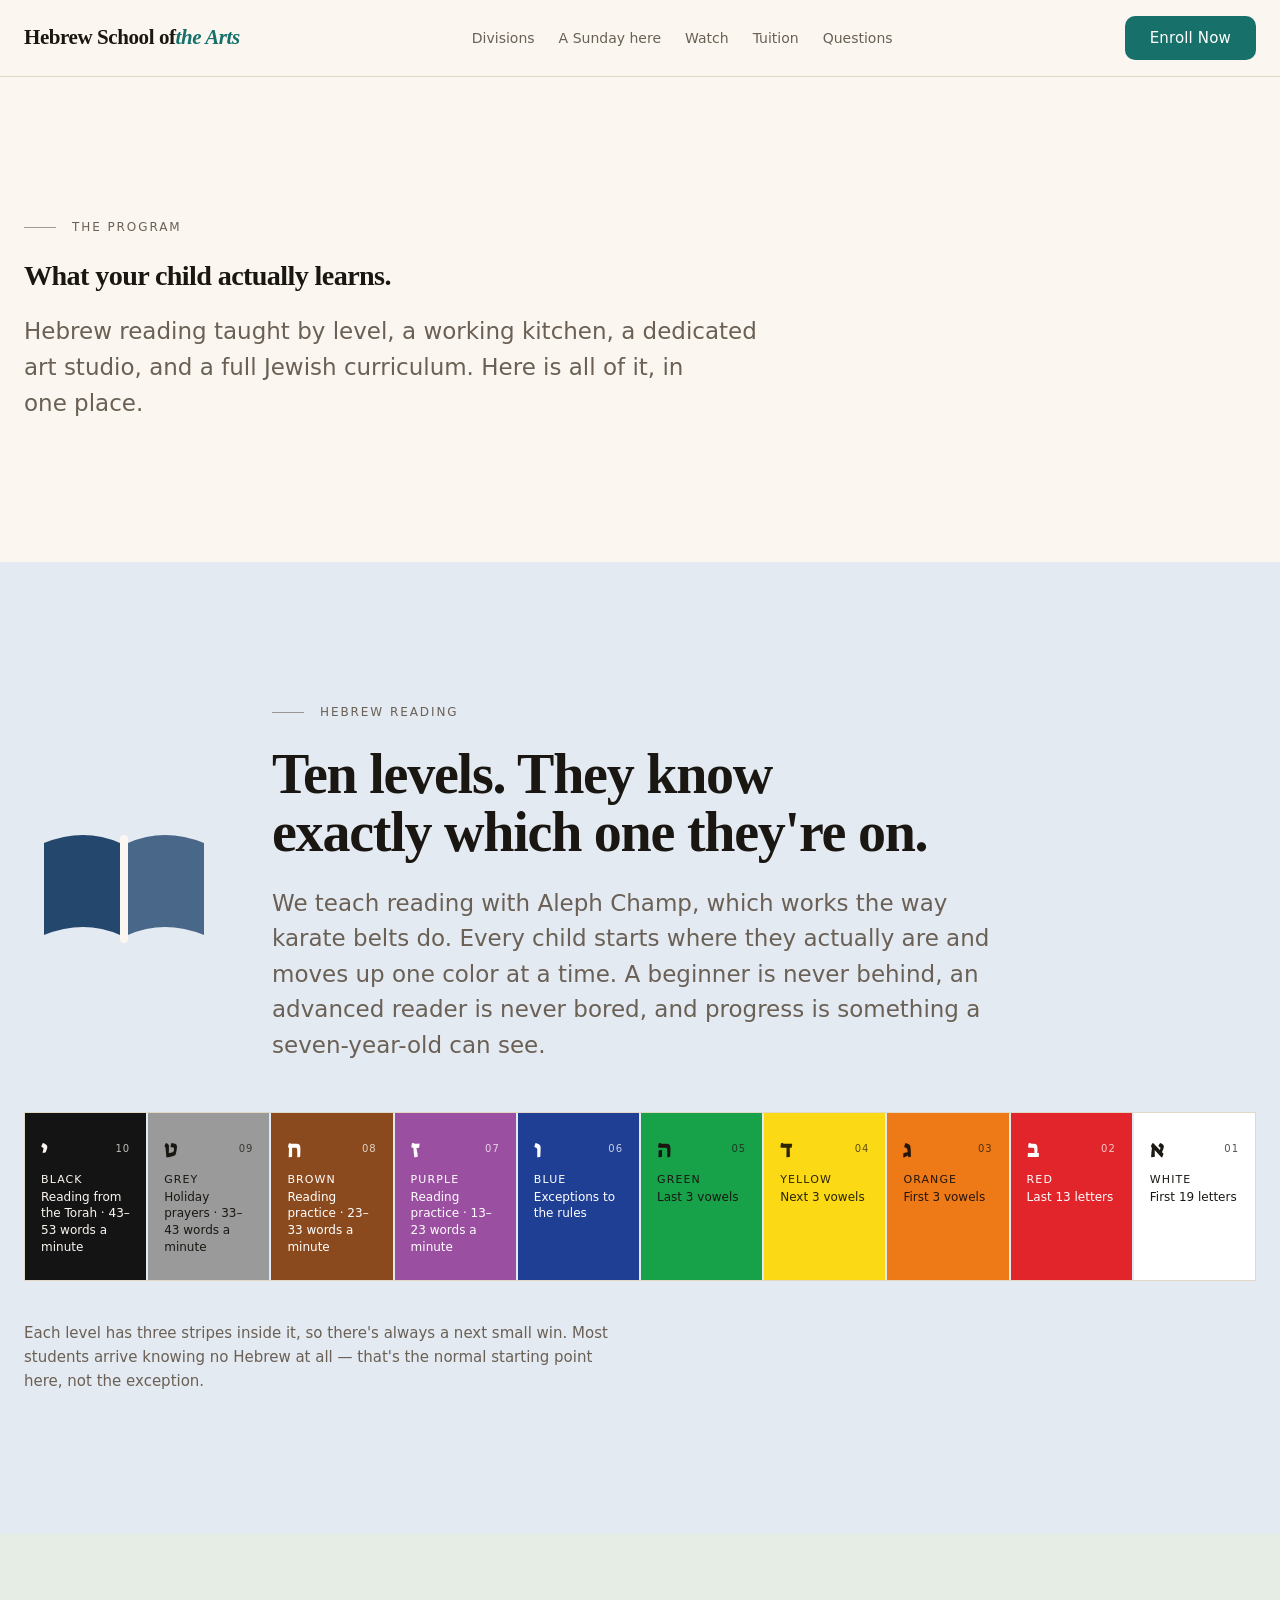
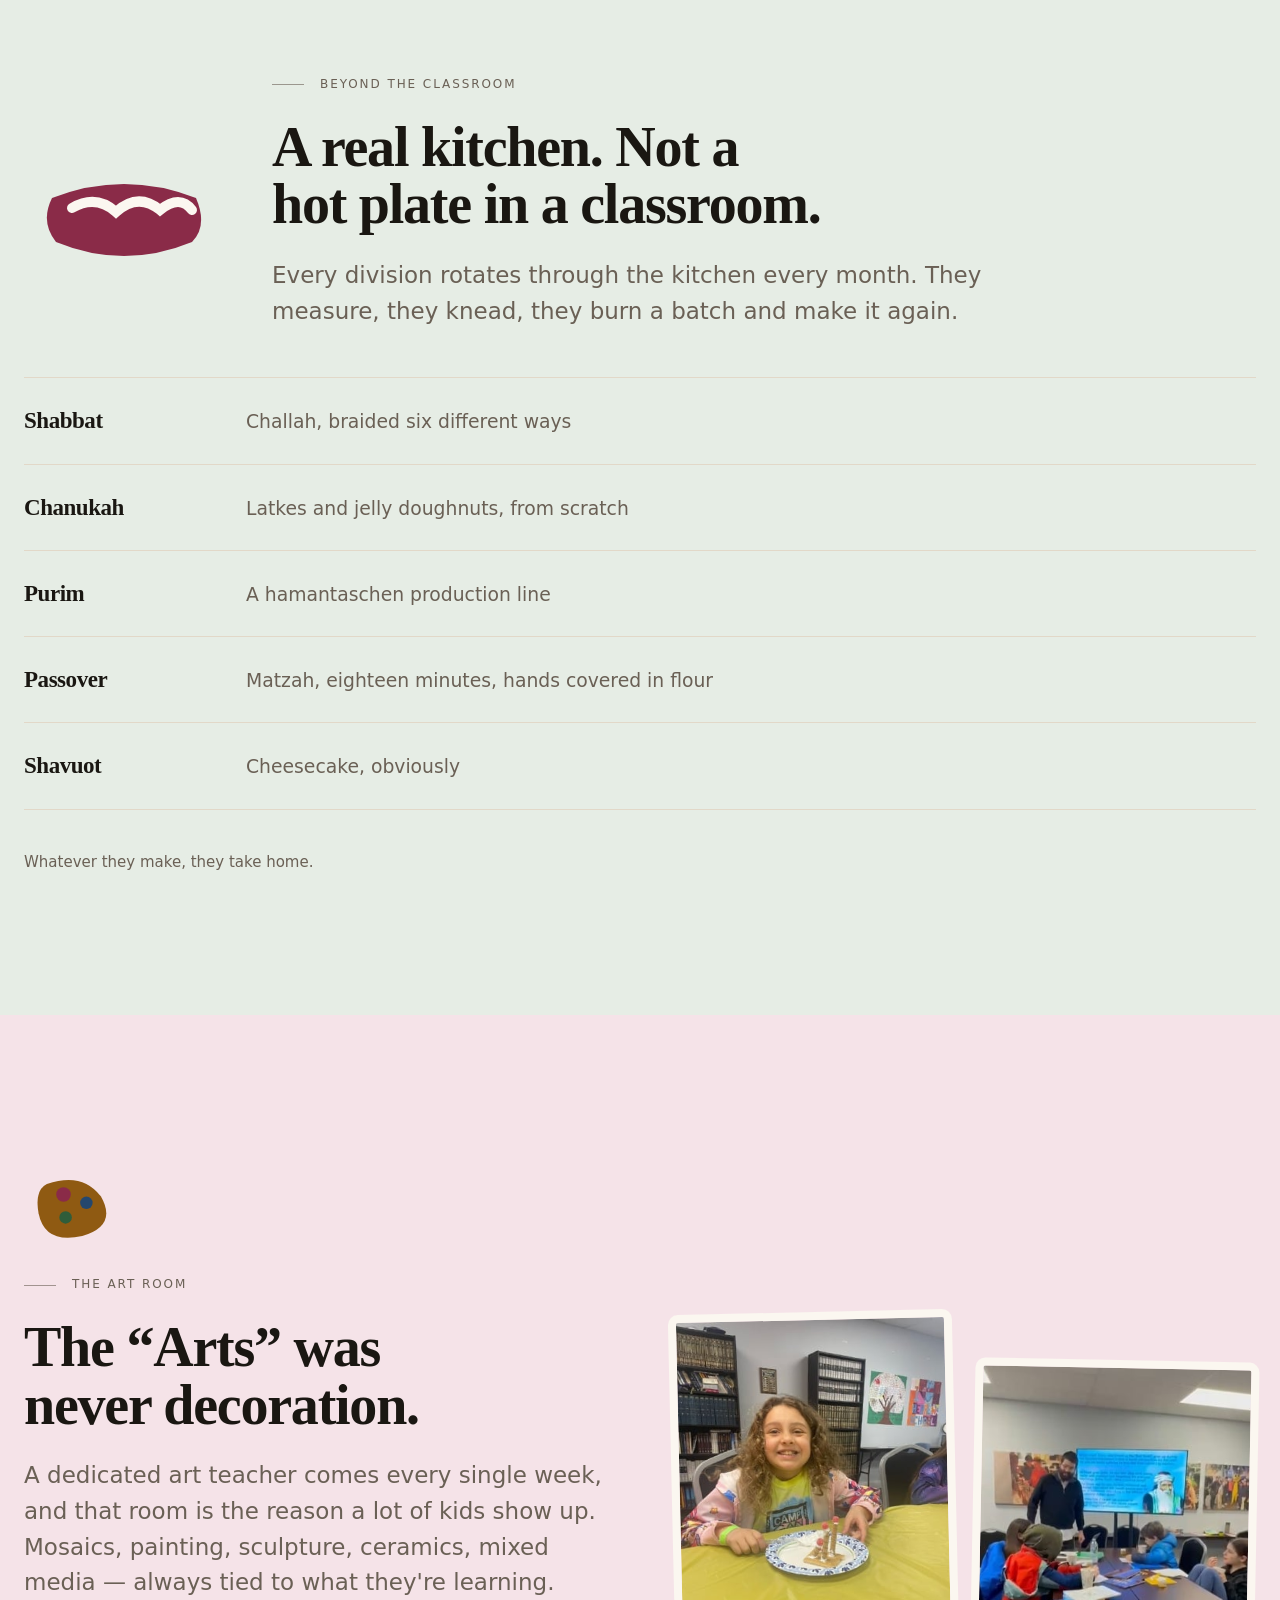
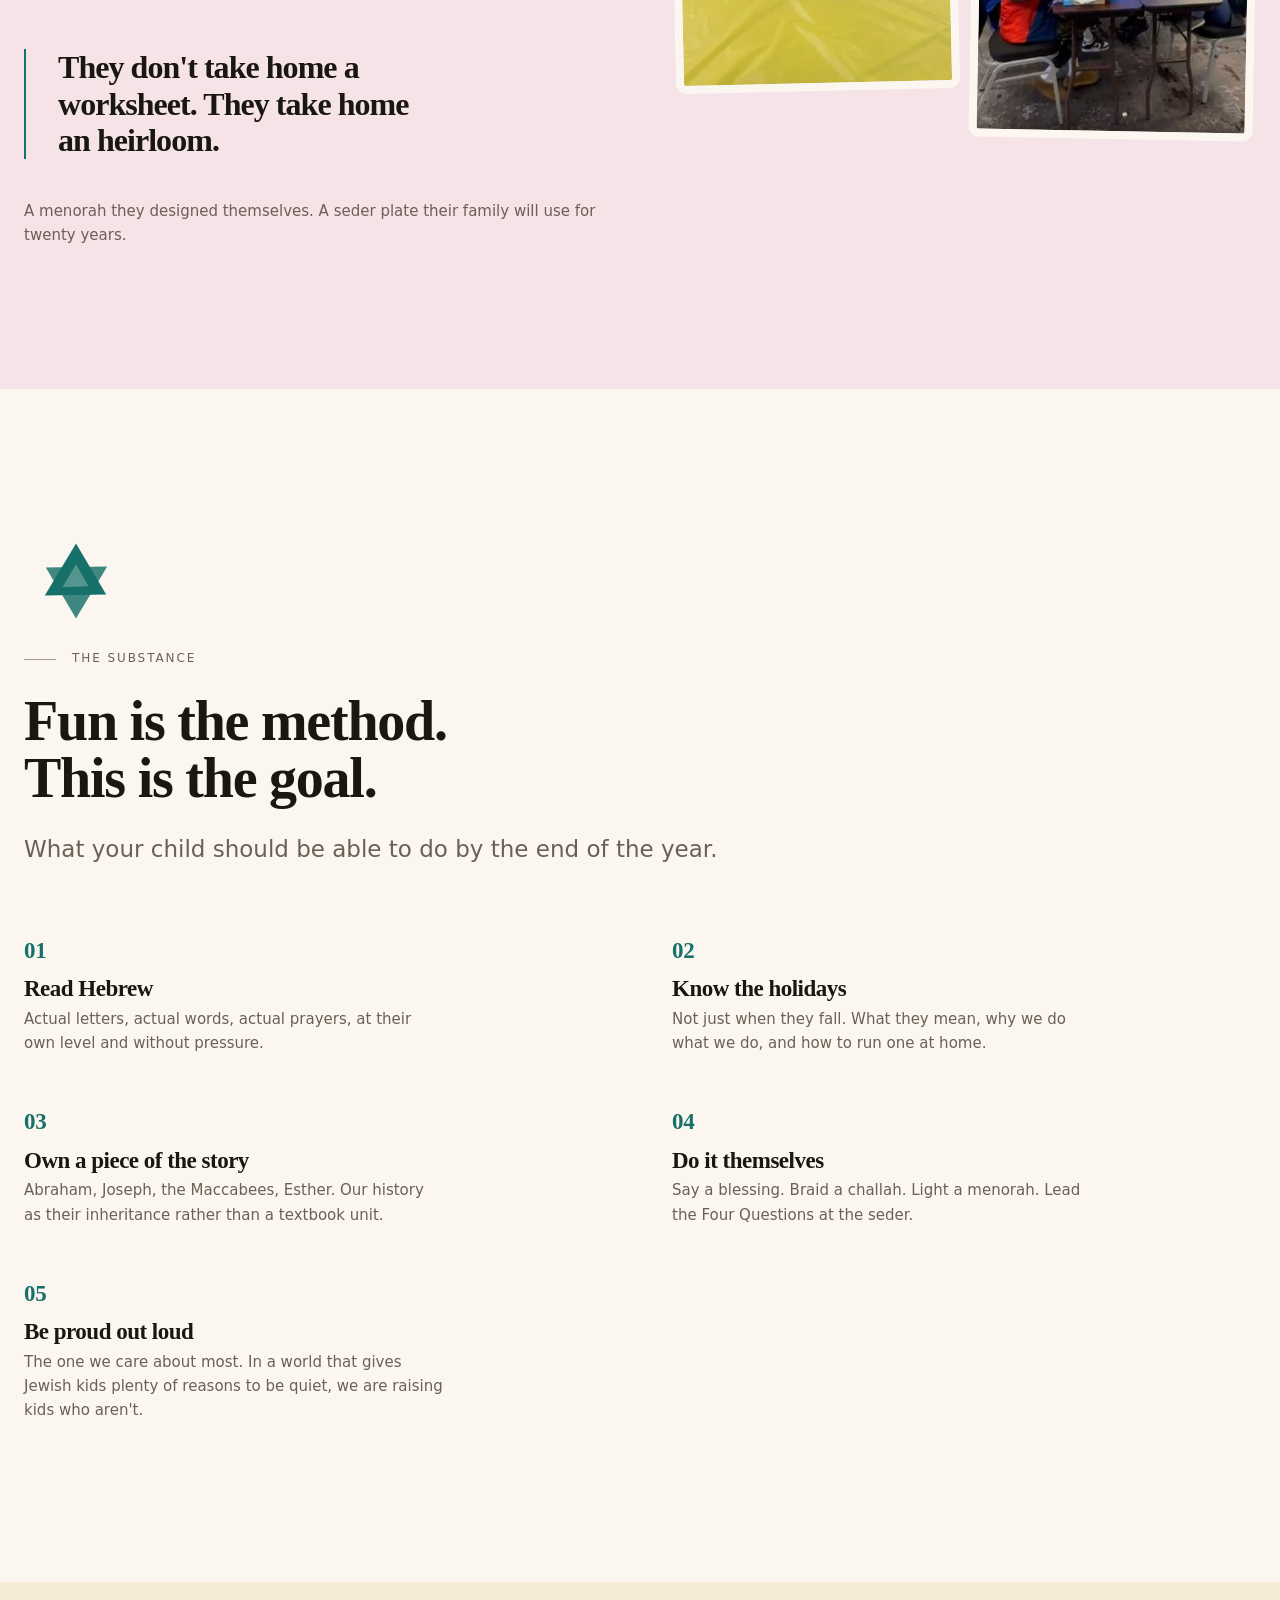
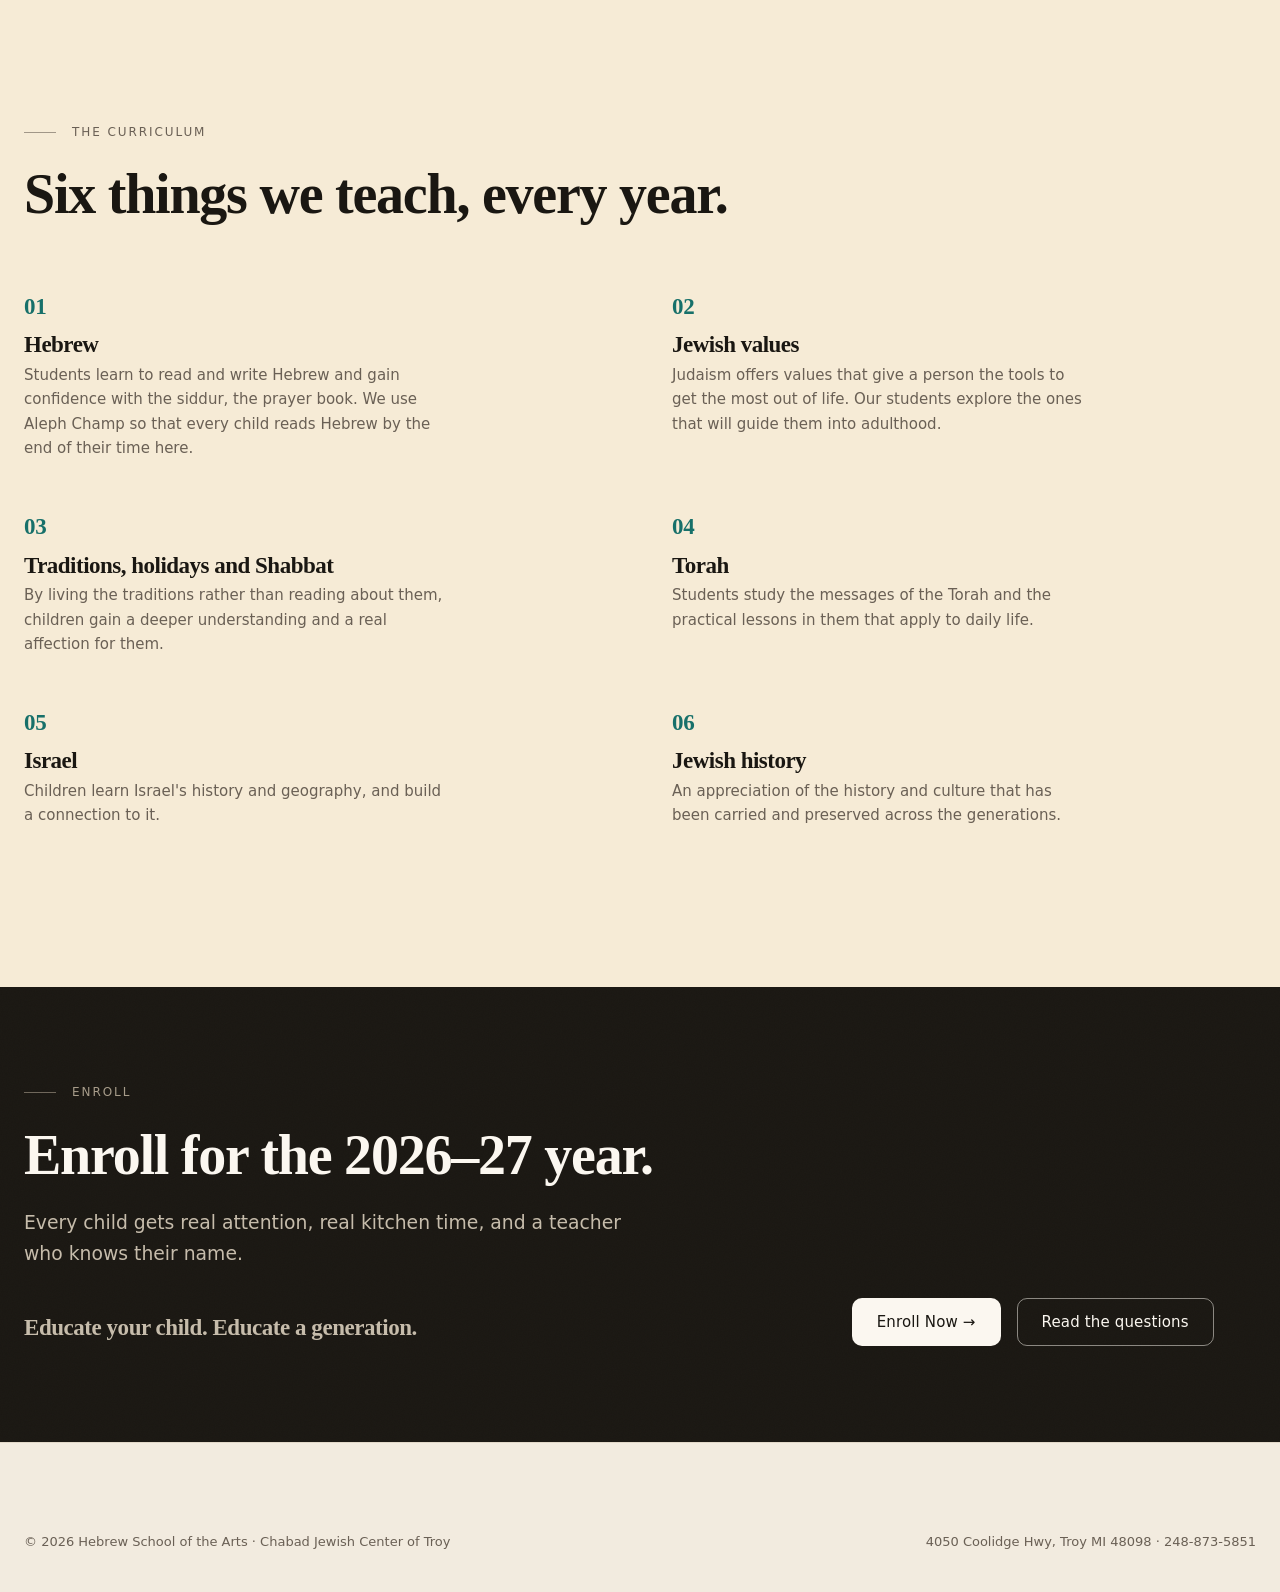
==== commit 71b849e3: "Merge the teen divisions; drop the caps and pickup claims Menachem, 2026-08-26: "9-13 are together"," ====
--- a/program.html
+++ b/program.html
@@ -323,8 +323,8 @@
     <div class="container cta-final-inner">
       <div>
         <p class="eyebrow">Enroll</p>
-        <h2>Every division caps enrollment.</h2>
-        <p>So that every child gets real attention, real kitchen time, and a teacher who knows
+        <h2>Enroll for the 2026&ndash;27 year.</h2>
+        <p>Every child gets real attention, real kitchen time, and a teacher who knows
            their name.</p>
         <p class="cta-tag">Educate your child. Educate a generation.</p>
       </div>
--- a/style.css
+++ b/style.css
@@ -792,7 +792,7 @@
    gaps or borders so it reads as a single band of color rather than a
    four-card grid, which is the tell this site is trying to avoid. */
 
-.dband { display: grid; grid-template-columns: repeat(4, 1fr); }
+.dband { display: grid; grid-template-columns: repeat(3, 1fr); }
 .dpanel {
   position: relative; display: flex; flex-direction: column; justify-content: flex-end;
   min-height: 420px; padding: var(--s-5) var(--s-3) var(--s-4);
@@ -802,7 +802,6 @@
 .dpanel--sprouts { background: var(--blk-sprouts); }
 .dpanel--roots   { background: var(--blk-roots); }
 .dpanel--crew    { background: var(--blk-crew); }
-.dpanel--club    { background: var(--blk-club); }
 
 .dpanel-n {
   font-family: var(--font-b); font-weight: 500; font-size: 0.6875rem;
@@ -823,7 +822,7 @@
 .dpanel:hover .dpanel-go { gap: 14px; }
 
 @media (max-width: 900px) {
-  .dband { grid-template-columns: repeat(2, 1fr); }
+  .dband { grid-template-columns: 1fr; }
   .dpanel { min-height: 320px; }
 }
 @media (max-width: 560px) {
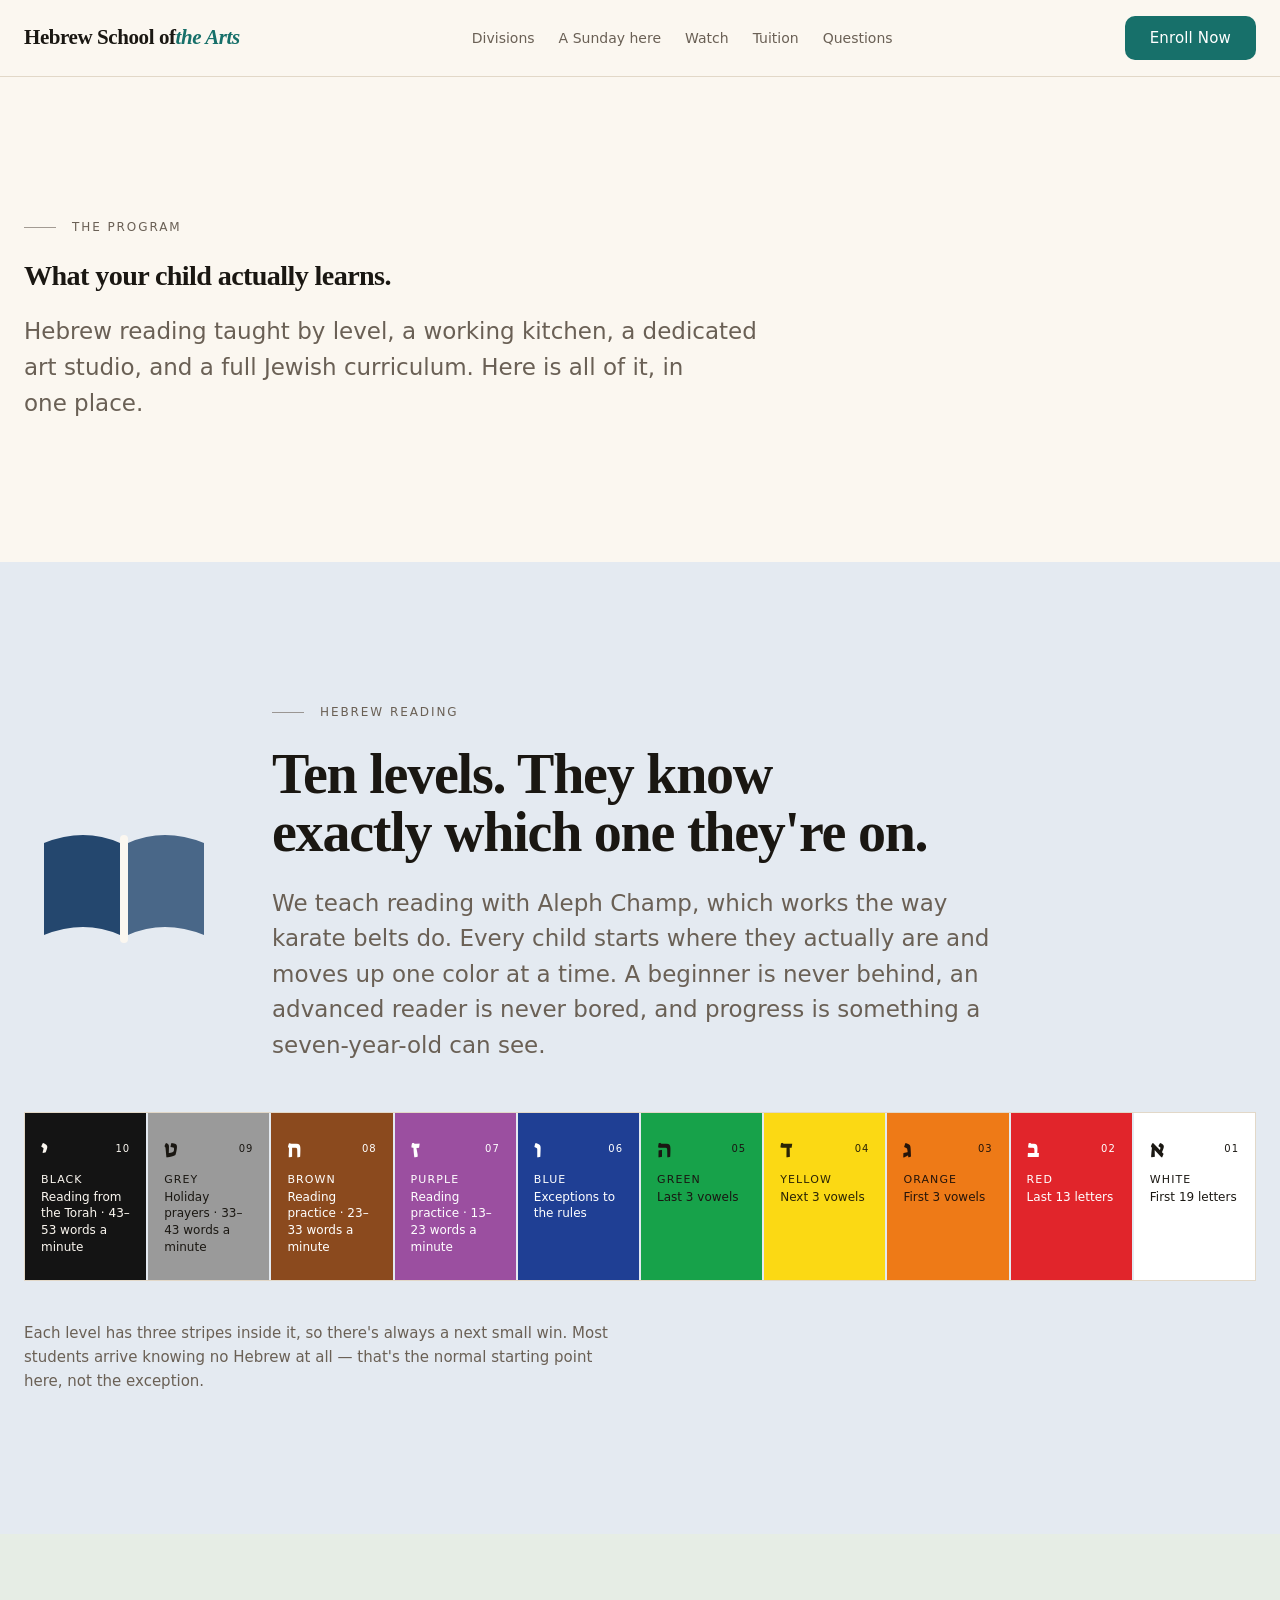
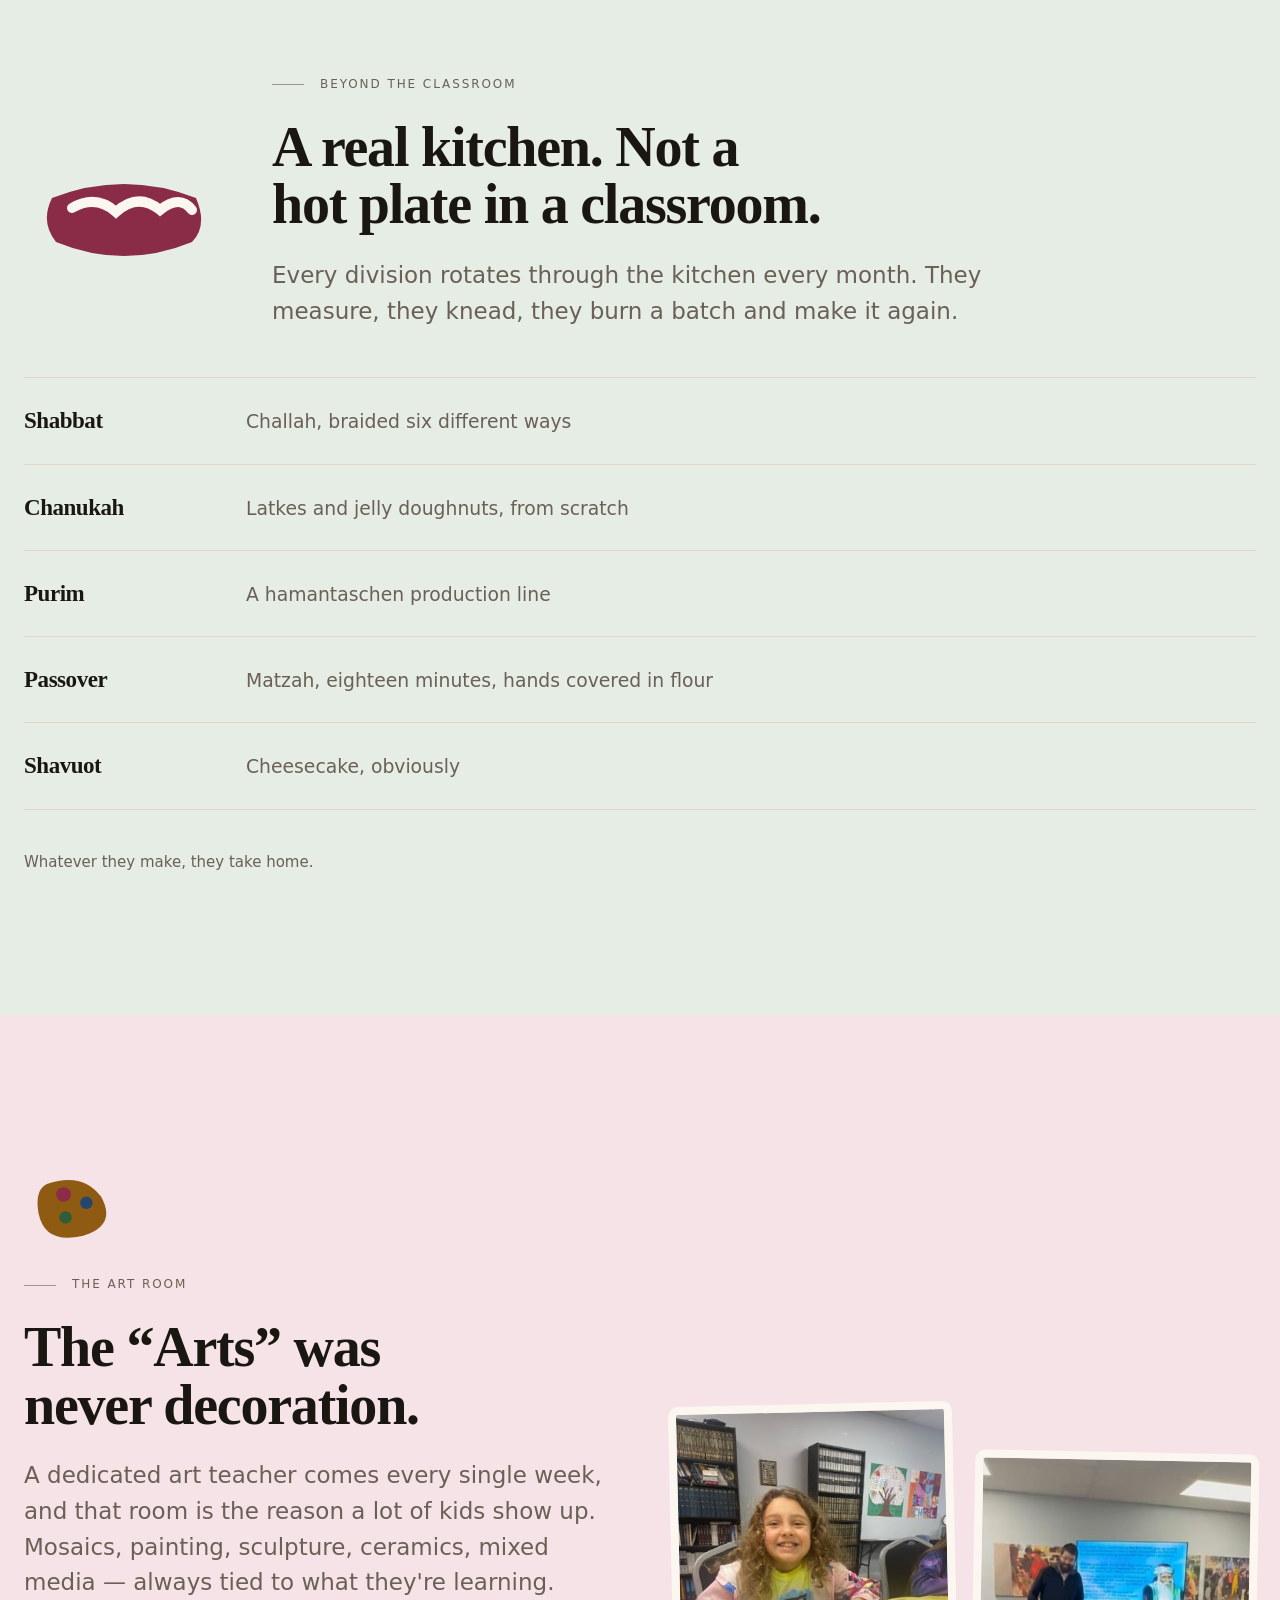
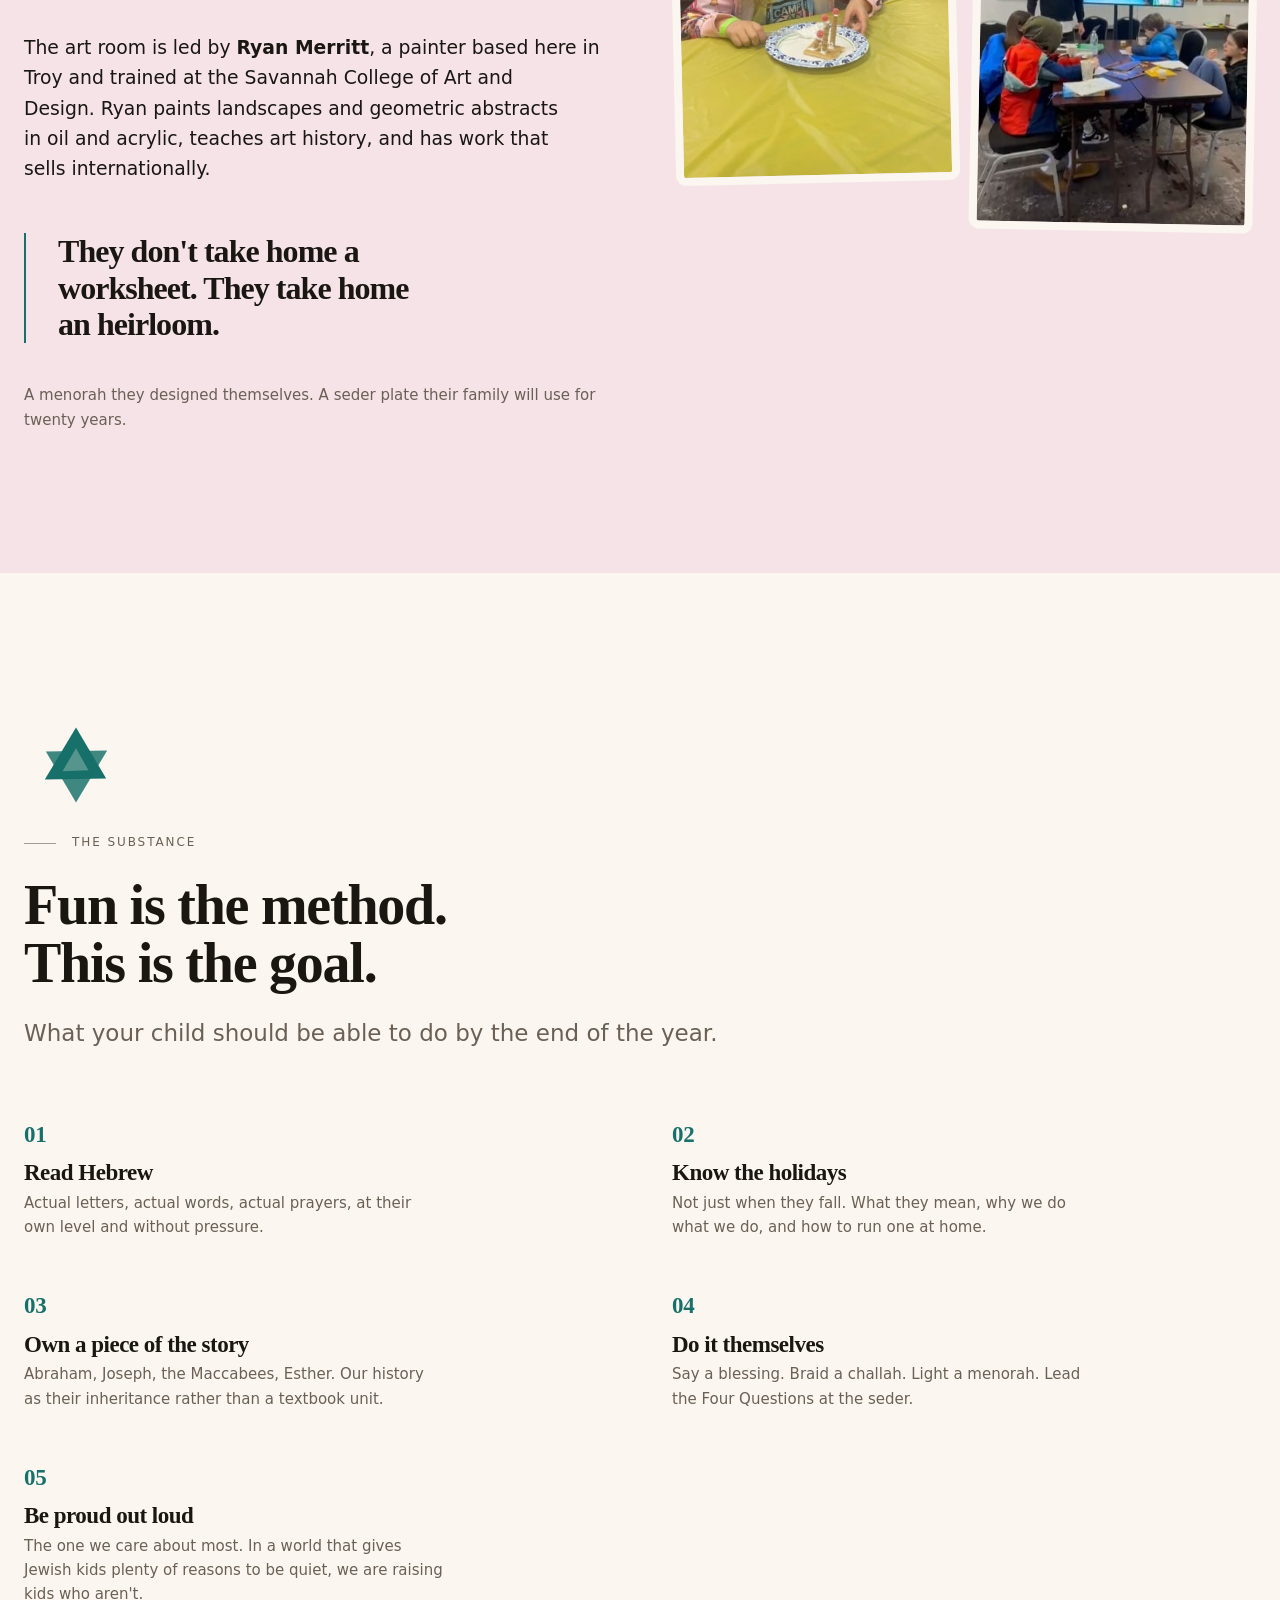
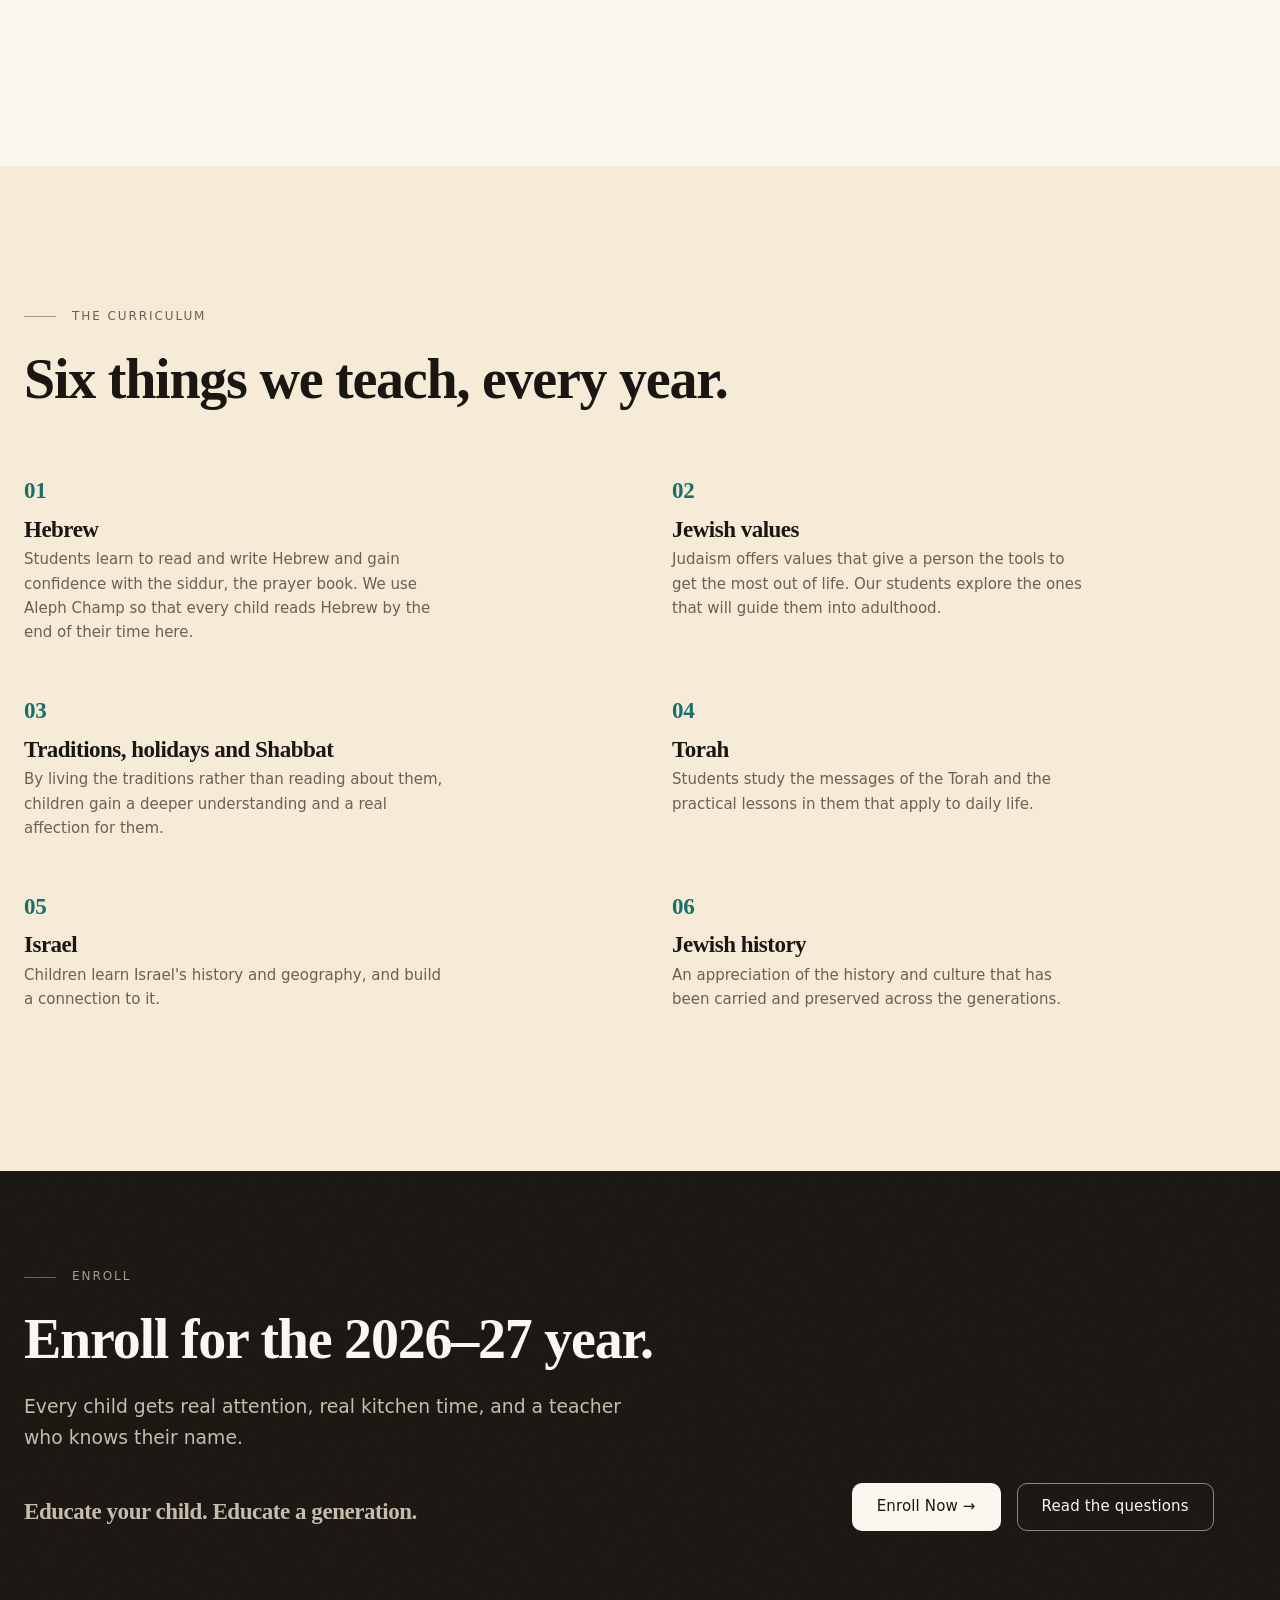
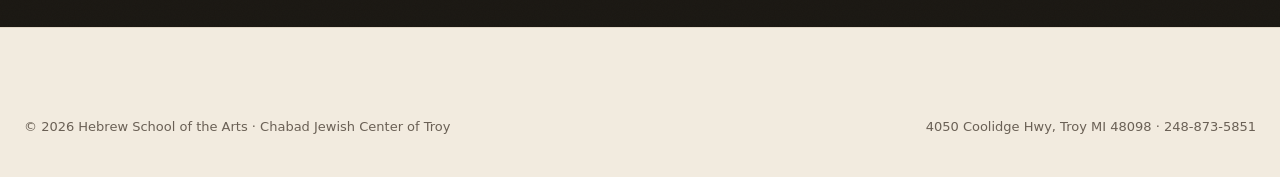
==== commit 31736e02: "Add Ryan Merritt, re-weight toward art, fix ladder contrast Ryan Merritt: identity confirmed by the " ====
--- a/program.html
+++ b/program.html
@@ -217,6 +217,11 @@
           A dedicated art teacher comes every single week, and that room is the
           reason a lot of kids show up. Mosaics, painting, sculpture, ceramics, mixed media &mdash;
           always tied to what they're learning.
+        </p>
+        <p style="margin-top:var(--s-4)">
+          The art room is led by <strong>Ryan Merritt</strong>, a painter based here in Troy and
+          trained at the Savannah College of Art and Design. Ryan paints landscapes and geometric
+          abstracts in oil and acrylic, teaches art history, and has work that sells internationally.
         </p>
         <p class="pull" style="margin-top:var(--s-6)">
           They don't take home a worksheet. They take home an heirloom.
--- a/style.css
+++ b/style.css
@@ -77,7 +77,12 @@
   /* --- Space. Every value divisible by 8. --- */
   --s-1: 8px;  --s-2: 16px; --s-3: 24px; --s-4: 32px;
   --s-5: 40px; --s-6: 48px; --s-8: 64px; --s-10: 80px; --s-12: 96px;
-  --section-pad:    clamp(4.5rem, 11vw, 9rem);
+  /* Floor was 4.5rem, so every phone sat at 72px - the same air as a laptop.
+     PostHog drops section padding from 80px to 48px at mobile; 3.5rem is that
+     move, eased slightly because our sections carry tint bands where theirs
+     run on one continuous canvas. Only bites below ~654px, where 11vw < the
+     floor, so desktop rhythm is untouched. */
+  --section-pad:    clamp(3.5rem, 11vw, 9rem);
   --section-pad-lg: clamp(6rem, 14vw, 12rem);
 
   /* --- Radius ---
@@ -352,7 +357,12 @@
 
 .nav-cta { min-height: 44px; }
 
-.nav-toggle { display: none; background: none; border: 0; cursor: pointer; padding: var(--s-1); color: var(--ink); }
+.nav-toggle {
+  display: none; background: none; border: 0; cursor: pointer; color: var(--ink);
+  /* 44px minimum touch target - it is the only nav control on a phone. */
+  min-width: 44px; min-height: 44px; padding: var(--s-1);
+  align-items: center; justify-content: center;
+}
 
 @media (max-width: 940px) {
   .nav-links { display: none; }
@@ -740,7 +750,12 @@
 .rung-he { font-size: 1.5rem; line-height: 1; }
 .rung-n {
   font-family: var(--font-b); font-weight: 500; font-size: 0.625rem;
-  letter-spacing: 0.1em; opacity: 0.75;
+  letter-spacing: 0.1em;
+  /* No opacity here. At 0.75 this failed contrast on five of the ten rungs
+     (3.14:1 on level 02) - the same trap as .d-ages, which the premium pass
+     already caught. The Aleph Champ colours are program data and cannot be
+     altered, so the text has to carry the ratio. It is already de-emphasised
+     by size against .rung-name; it does not need the alpha too. */
 }
 .rung-name {
   font-family: var(--font-b); font-weight: 500; font-size: 0.6875rem;
@@ -999,7 +1014,10 @@
   display: flex; flex-wrap: wrap; gap: var(--s-2) var(--s-3); justify-content: space-between;
   font-size: 0.8125rem; color: var(--ink-2);
 }
-@media (max-width: 780px) { .footer-top { grid-template-columns: 1fr; gap: var(--s-5); } }
+/* 4 -> 2 -> 1 rather than 4 -> 1: dropping straight to a single column made a
+   very tall stack on tablets. */
+@media (max-width: 780px) { .footer-top { grid-template-columns: 1fr 1fr; gap: var(--s-5); } }
+@media (max-width: 520px) { .footer-top { grid-template-columns: 1fr; } }
 
 /* ---------- Scroll reveal ----------
    Opacity and transform only.
@@ -1101,12 +1119,32 @@
   font-size: 0.6875rem; font-weight: 500; letter-spacing: 0.1em;
   text-transform: uppercase; color: var(--ink-2);
 }
-@media (max-width: 760px) { .stat-row { grid-template-columns: repeat(2, 1fr); } }
+@media (max-width: 760px) {
+  .stat-row { grid-template-columns: repeat(2, 1fr); }
+  /* These carry real information on a phone - the hours and the age range -
+     not decoration. 11px with 0.1em tracking is a label size, not a reading
+     size, so ease both back at the width where the row goes 2-up. */
+  .stat span { font-size: 0.75rem; letter-spacing: 0.06em; }
+}
 
 @media (max-width: 940px) {
   .hero { padding-inline: clamp(1.25rem, 5vw, 2rem); }
+  /* Below 940px .hero-right takes order: -1, so this panel is spent before the
+     reader reaches the headline. At 42vh it ran to ~354px on a 390x844 phone
+     and pushed Enroll Now past the fold. Fixed heights, not vh: the panel is
+     decoration above the copy, so it should cost a predictable amount rather
+     than scale with the screen. The real hero photo fills it the same way via
+     object-fit: cover. */
   .hero-right {
     border-radius: var(--r-lg);
-    min-height: clamp(300px, 42vh, 420px);
+    /* The base rule sets align-self: stretch. Left alone, the grid row keeps
+       its content-derived height and stretches the panel straight back, so the
+       height below does nothing. Both declarations are needed. */
+    align-self: start;
+    min-height: 0;
+    height: 260px;
   }
 }
+@media (max-width: 560px) {
+  .hero-right { height: 200px; }
+}
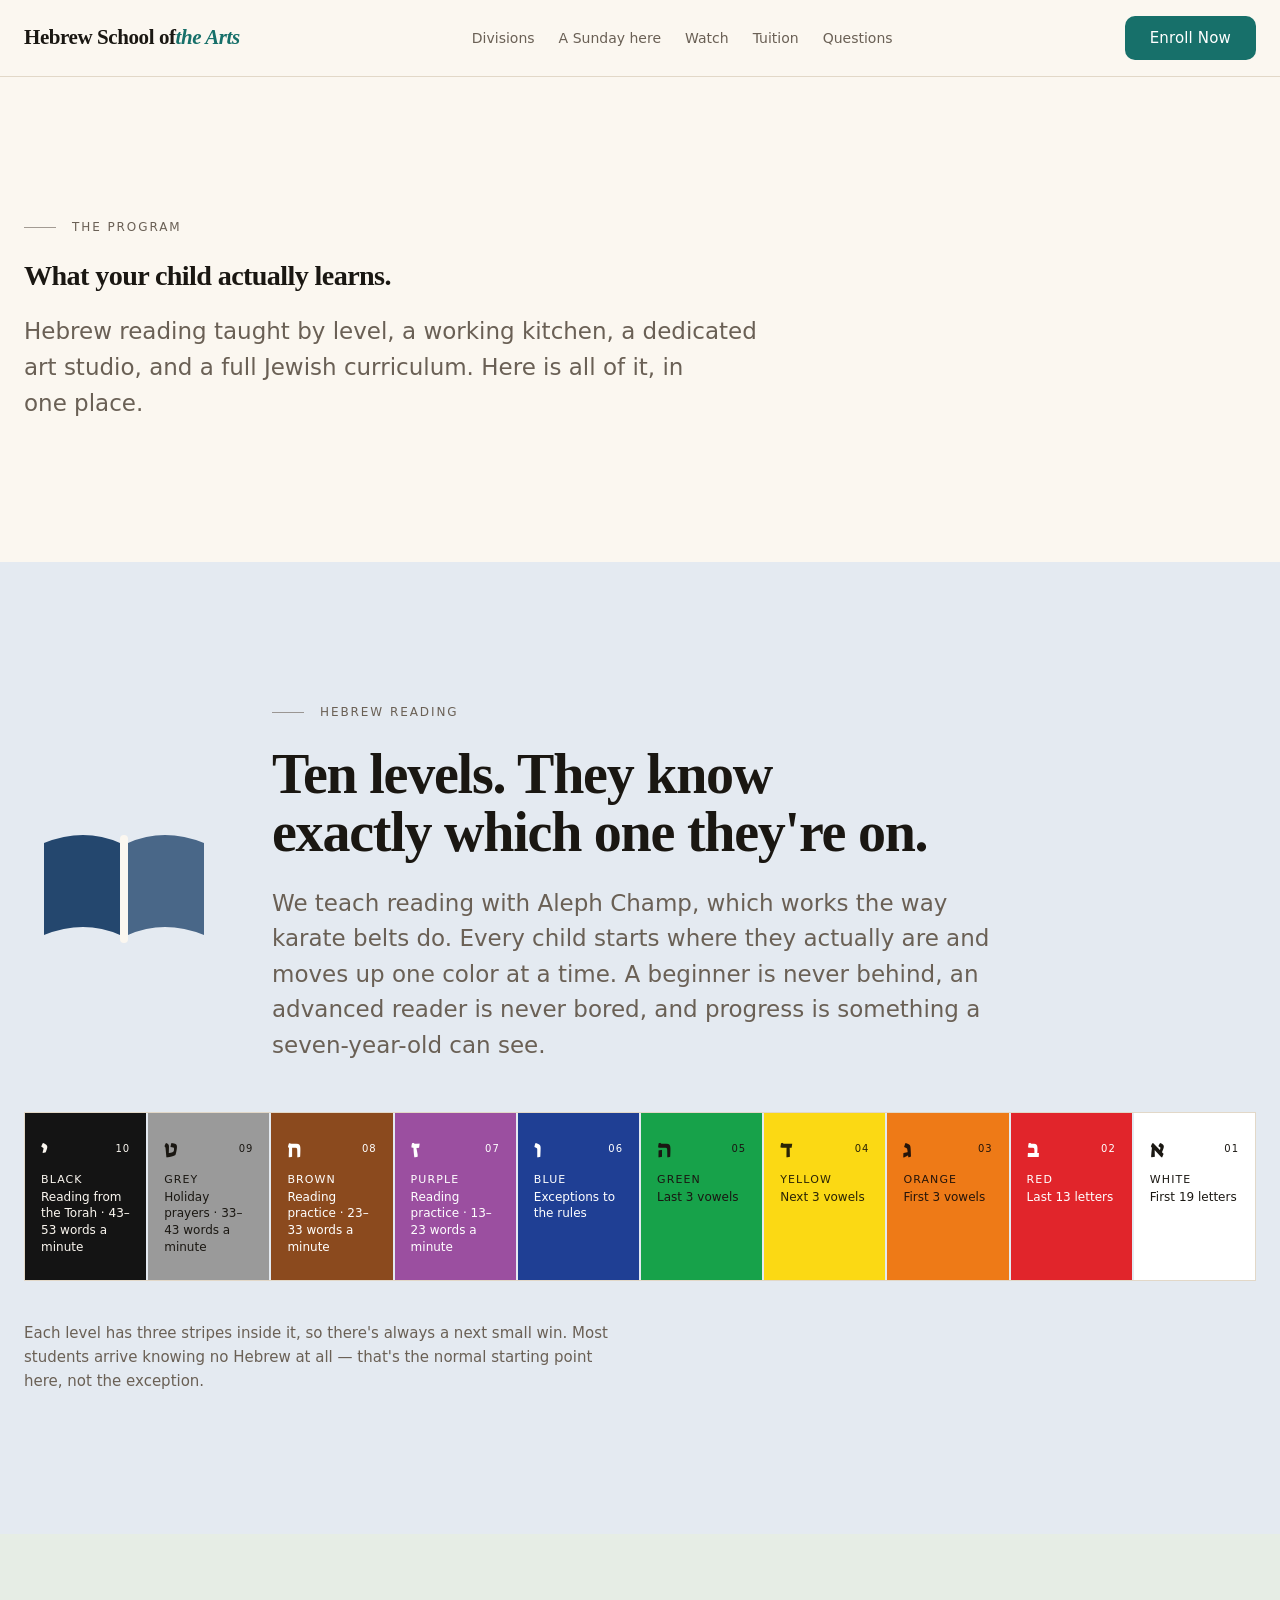
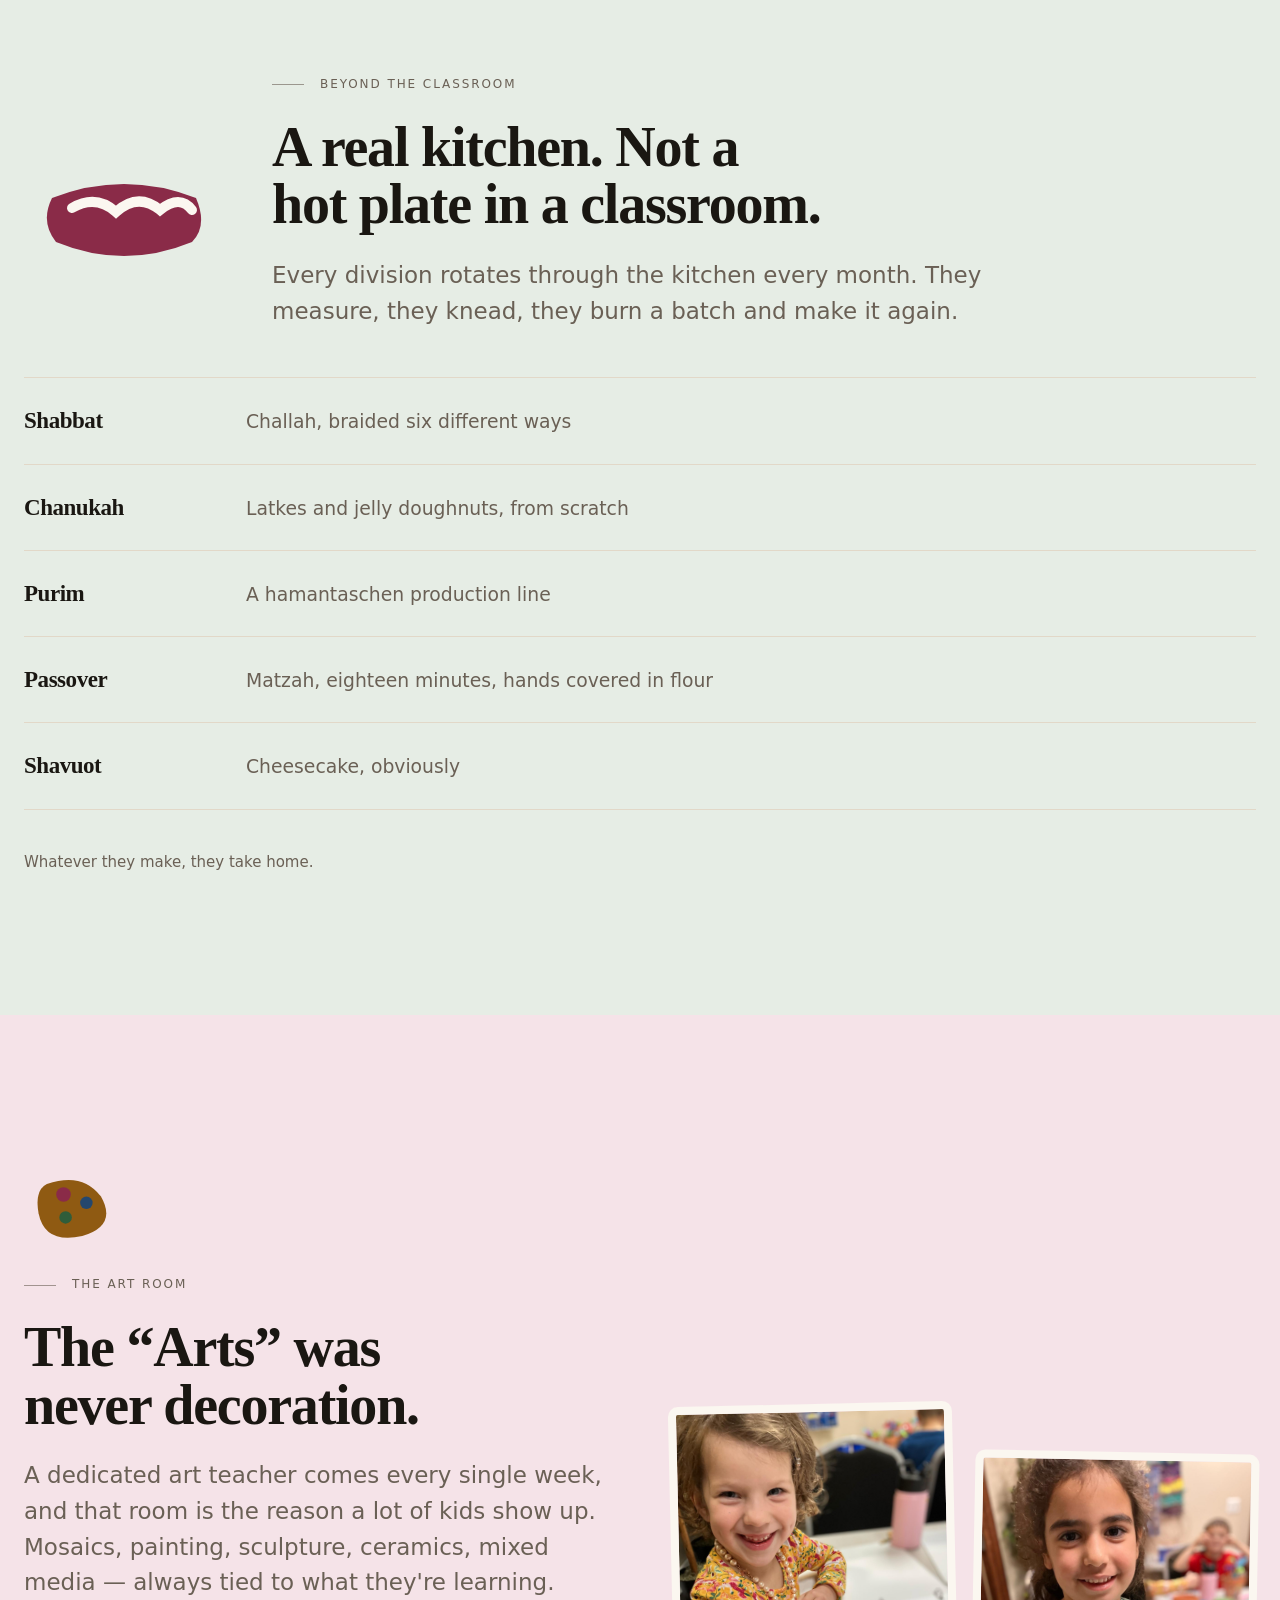
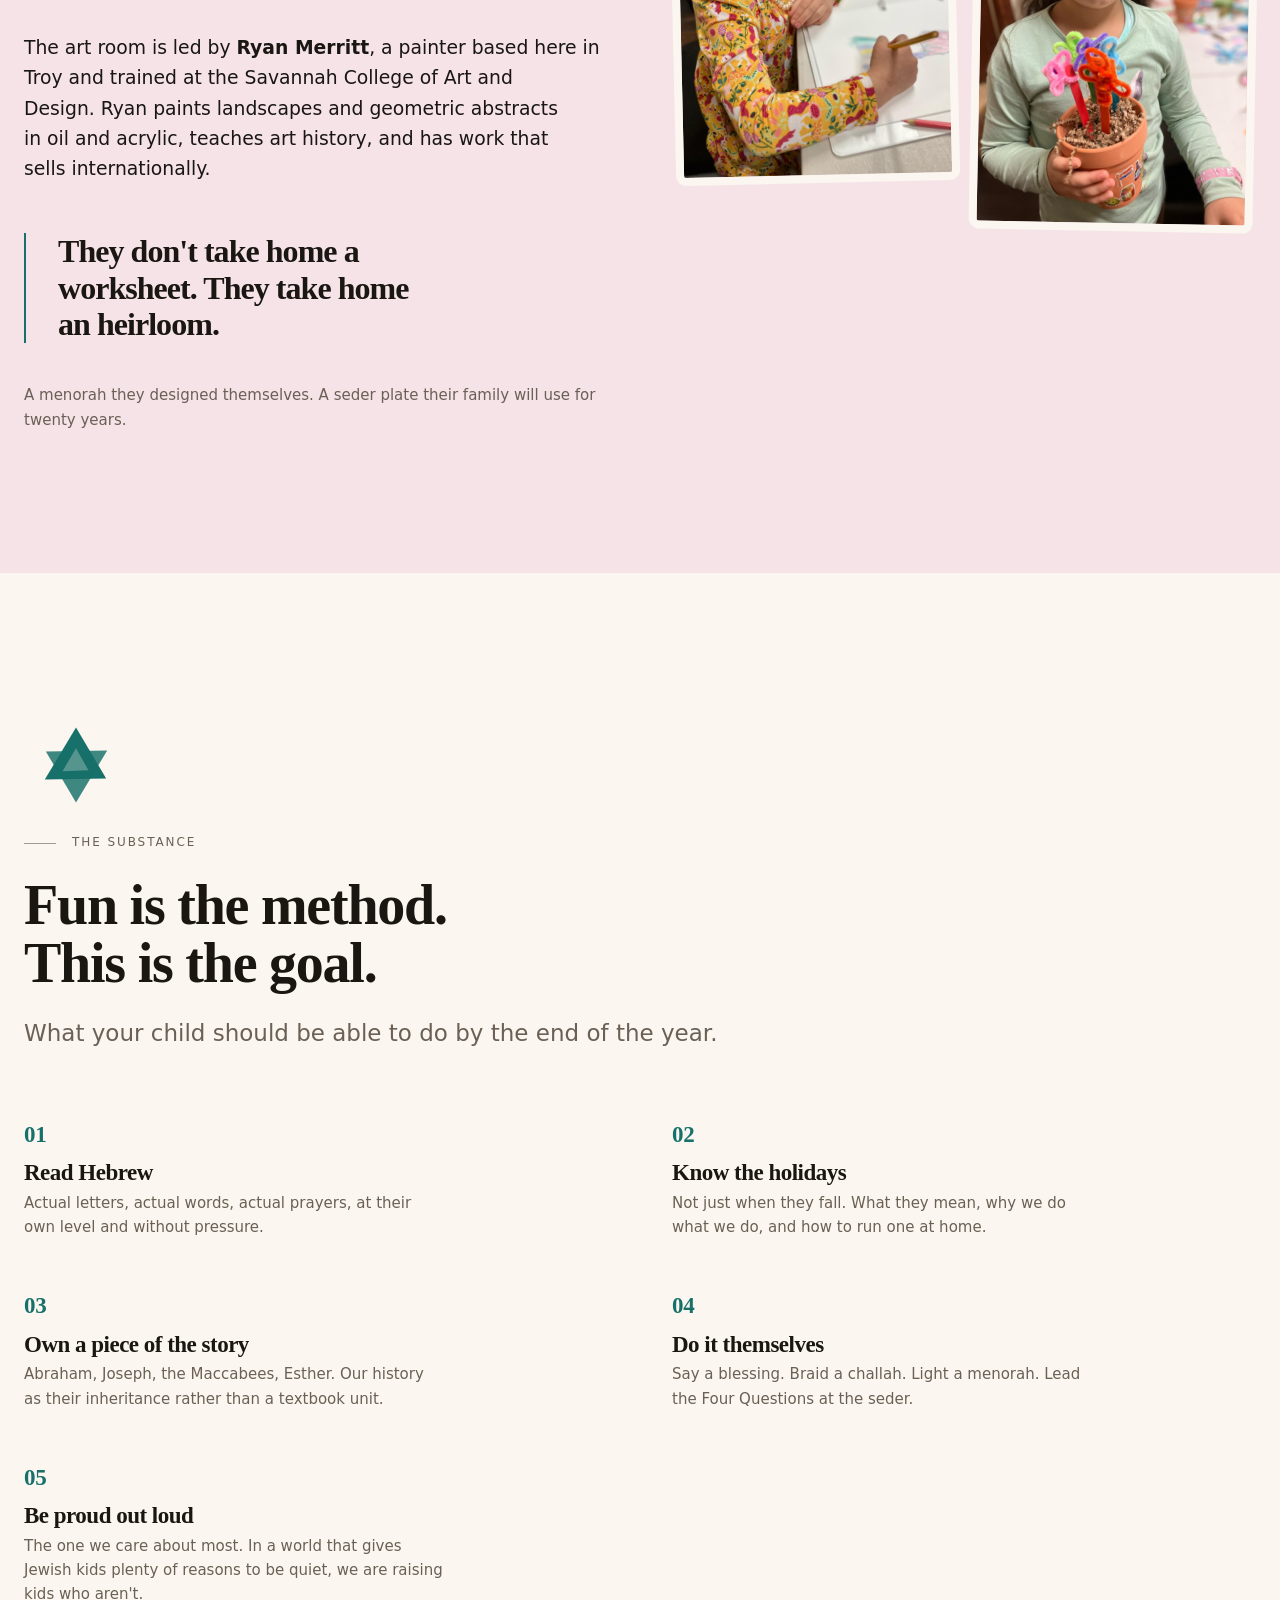
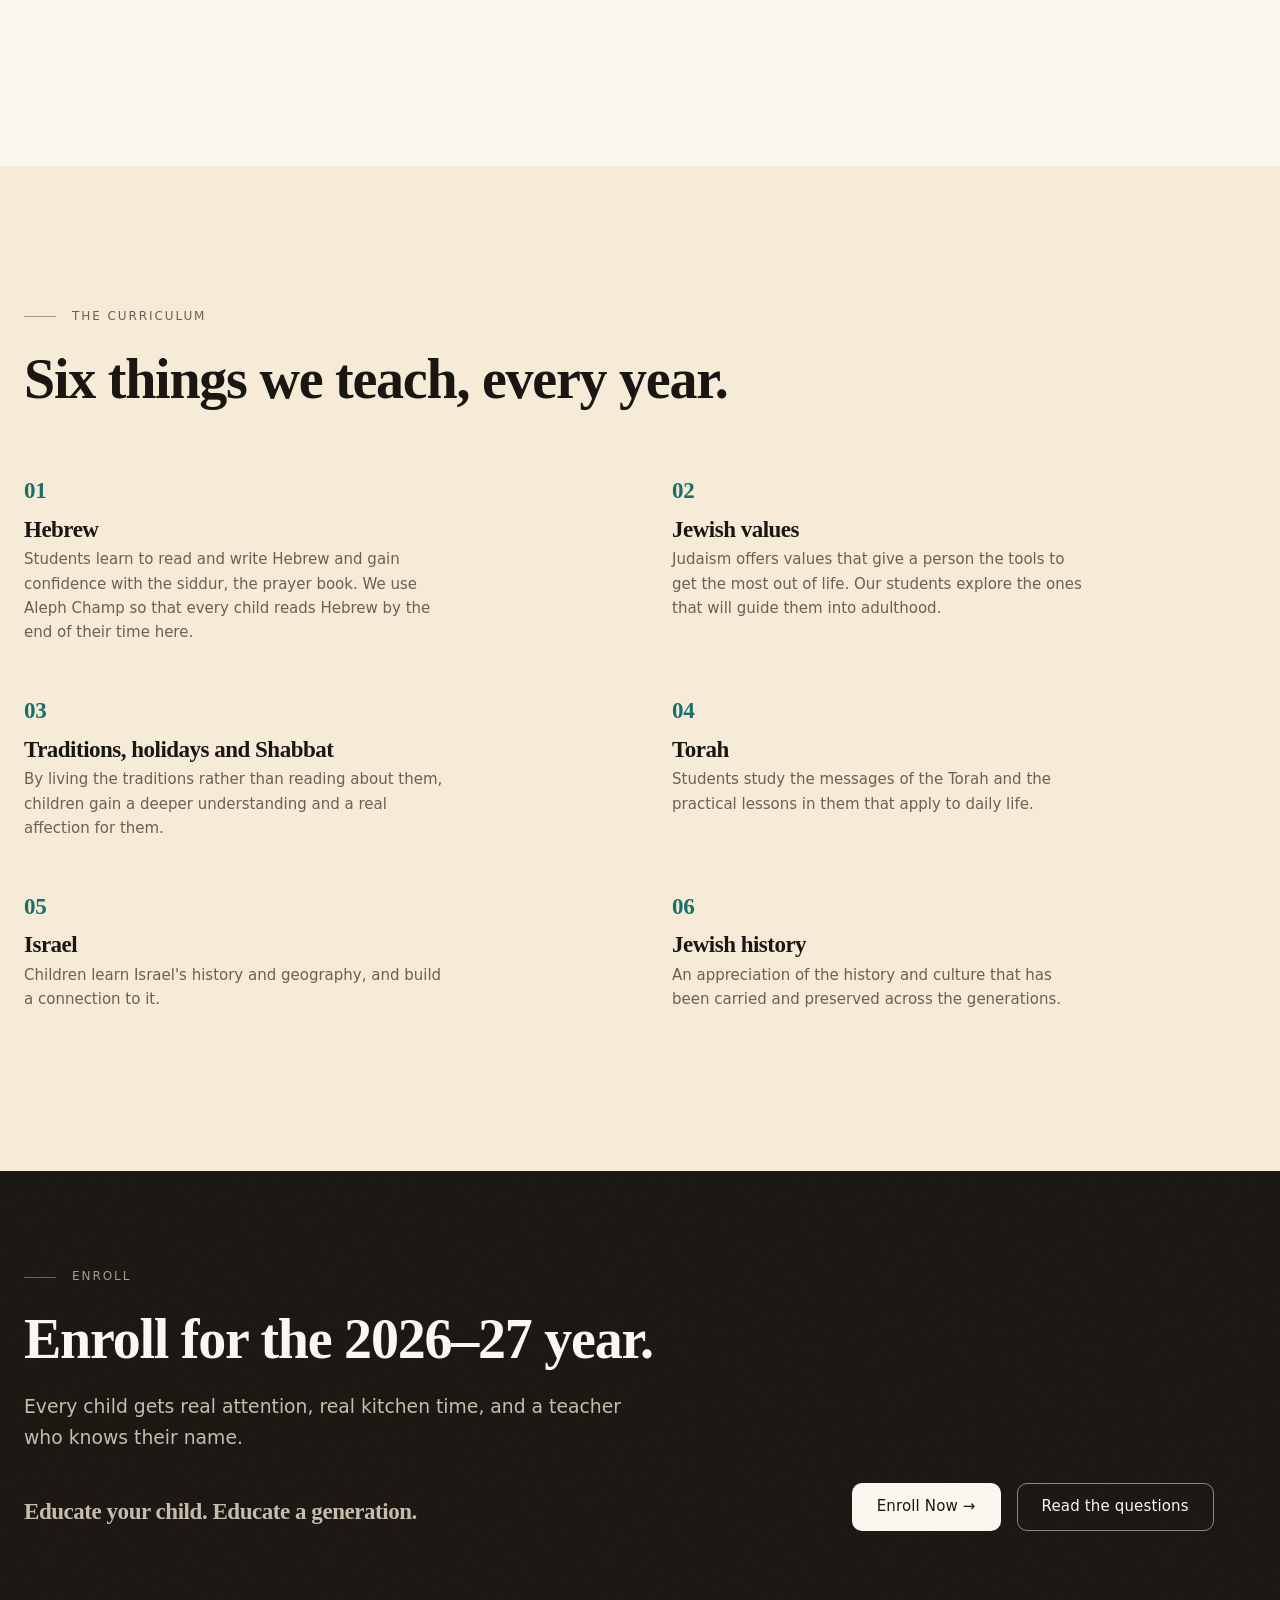
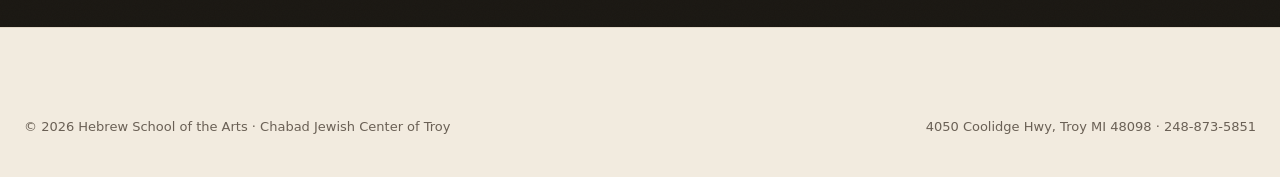
==== commit 160094f3: "Retire the archive photos; rework the hero after client feedback Photos. All four of the client's ow" ====
--- a/program.html
+++ b/program.html
@@ -8,12 +8,17 @@
   <meta name="description" content="What children learn at Hebrew School of the Arts in Troy, MI: Hebrew reading through Aleph Champ, a real kitchen, a dedicated art studio, and a full Jewish curriculum. Sundays, ages 4-13." />
   <meta name="robots" content="index, follow, max-image-preview:large" />
   <meta name="theme-color" content="#17706A" />
-  <link rel="canonical" href="https://hebrewschool.jewishtroy.com/program.html" />
+  <link rel="canonical" href="https://shliachflow.github.io/hebrew-school-of-the-arts/program.html" />
 
   <meta property="og:type" content="website" />
   <meta property="og:title" content="The Program &mdash; Hebrew School of the Arts" />
   <meta property="og:description" content="Hebrew reading through Aleph Champ, a real kitchen, a real art studio, and a full Jewish curriculum. Sundays in Troy." />
-  <meta property="og:url" content="https://hebrewschool.jewishtroy.com/program.html" />
+  <meta property="og:image" content="https://shliachflow.github.io/hebrew-school-of-the-arts/uploads/og-image.jpg" />
+  <meta property="og:image:width" content="1200" />
+  <meta property="og:image:height" content="630" />
+  <meta name="twitter:card" content="summary_large_image" />
+  <meta name="twitter:image" content="https://shliachflow.github.io/hebrew-school-of-the-arts/uploads/og-image.jpg" />
+  <meta property="og:url" content="https://shliachflow.github.io/hebrew-school-of-the-arts/program.html" />
 
   <link rel="preconnect" href="https://api.fontshare.com" crossorigin />
   <link rel="preconnect" href="https://fonts.googleapis.com" />
@@ -231,10 +236,10 @@
         </p>
       </div>
       <div class="duo-pair reveal">
-        <img src="uploads/photos/classroom-project.jpg" width="350" height="467" loading="lazy" decoding="async"
-             alt="A student working carefully with their hands at the table." />
-        <img src="uploads/photos/class-in-session.jpg" width="350" height="467" loading="lazy" decoding="async"
-             alt="Students gathered around a project table." />
+        <img src="uploads/photos/session-drawing.jpg" width="1200" height="1600" loading="lazy" decoding="async"
+             alt="A child drawing at a table with coloured pencils." />
+        <img src="uploads/photos/session-flowerpot.jpg" width="1200" height="1600" loading="lazy" decoding="async"
+             alt="A child holding up a decorated flower pot made in the studio." />
       </div>
     </div>
   </section>
--- a/style.css
+++ b/style.css
@@ -1091,6 +1091,28 @@
 .hero-fallback {
   width: 100%; height: 100%; object-fit: cover; display: block;
   border: 0; border-radius: 0; rotate: none;
+  /* aspect-ratio: auto is REQUIRED here, not tidiness. The earlier
+     .hero-action-img rule (the framed, tilted treatment) sets aspect-ratio
+     4/5, and an aspect-ratio silently beats height: 100% - the image rendered
+     438px tall inside a 200px panel and overflowed it. This is the same trap
+     the digest records in mirror image: there, width/height attributes
+     cancelled an aspect-ratio; here, an aspect-ratio cancels a height. */
+  aspect-ratio: auto;
+  /* Keep the child and the tray in frame. Dead-centre cropping pushes the
+     head out of the top on the short mobile panel. */
+  object-position: center 28%;
+}
+
+/* The panel is display:grid with place-items:center, so its child is never
+   stretched and a percentage height does not resolve - the image took its
+   intrinsic 250px inside a 200px panel. Pinning to the panel box is
+   deterministic and does not care how the panel lays its children out.
+   .hero-right is position:relative, so inset:0 is exactly the panel. */
+.hero-action-img {
+  position: absolute;
+  inset: 0;
+  width: 100%;
+  height: 100%;
 }
 .hero-fallback { padding: clamp(1rem, 3vw, 2.5rem); }
 
